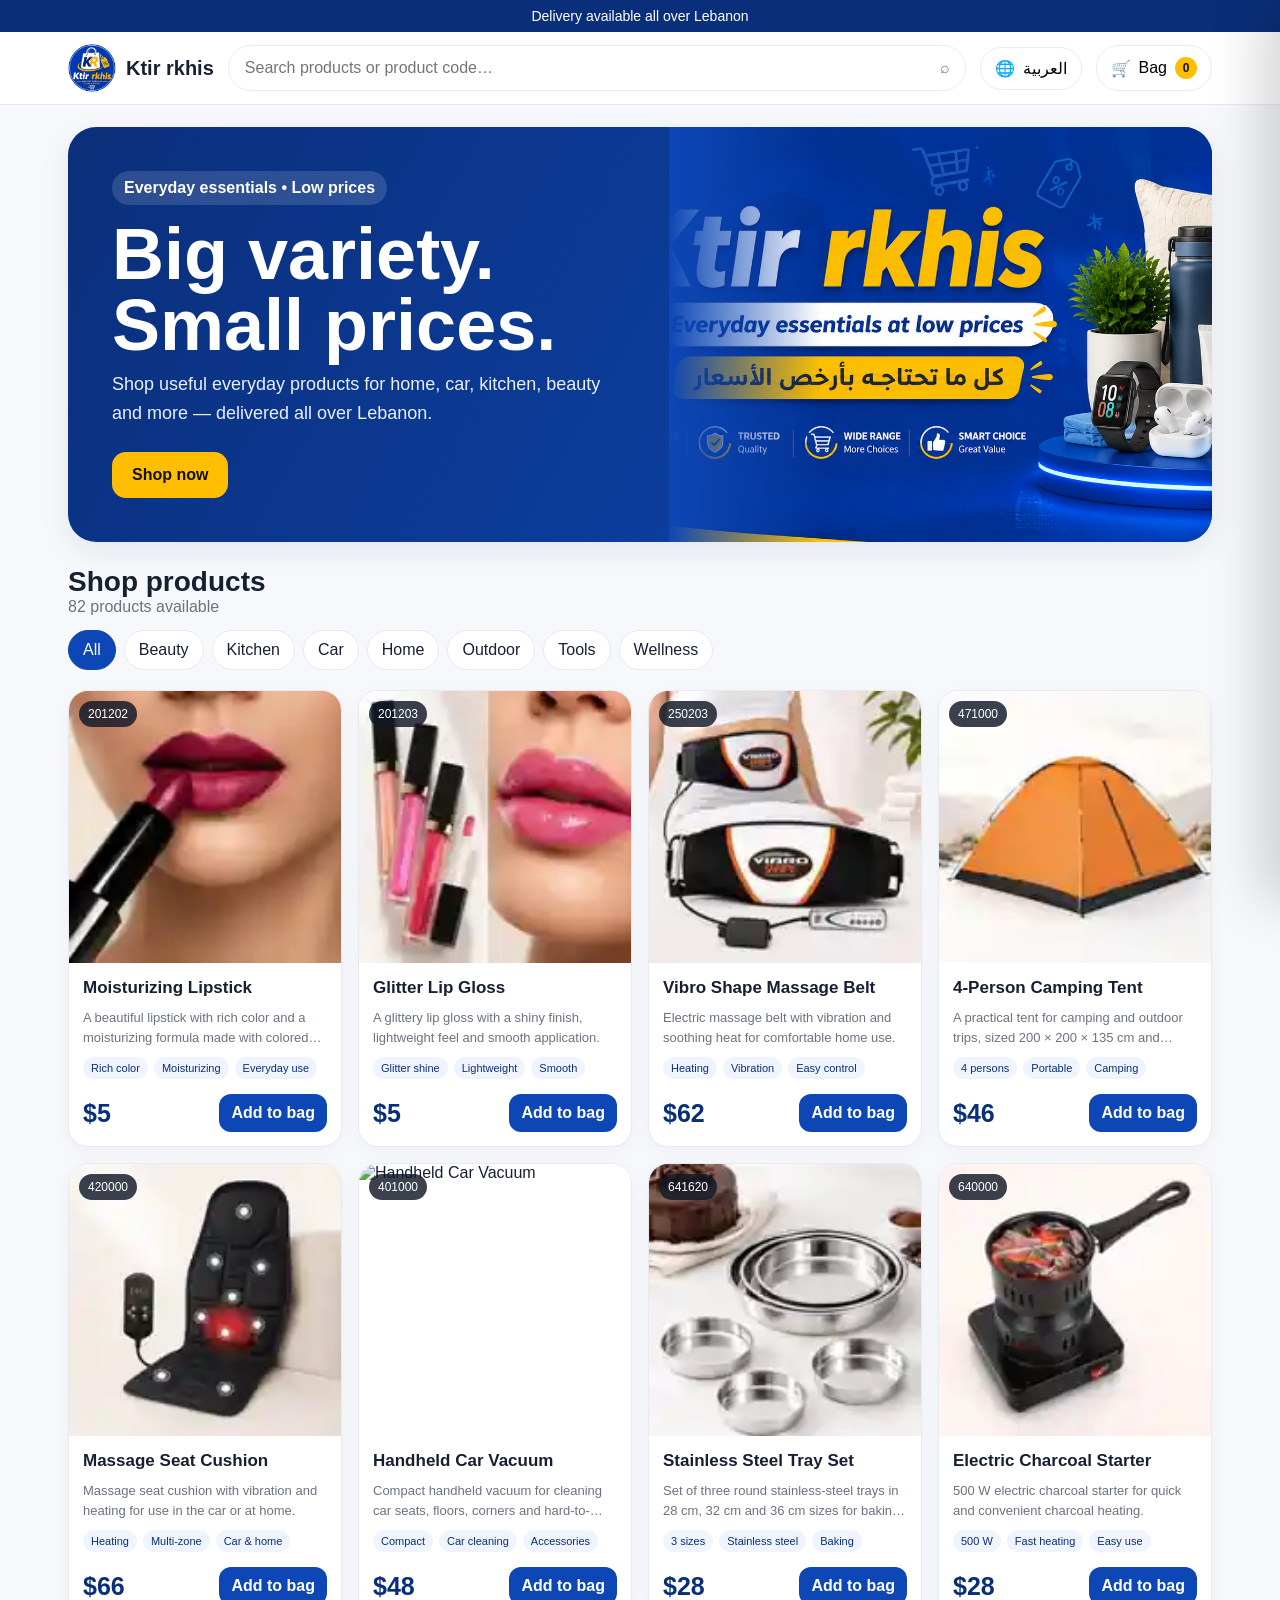
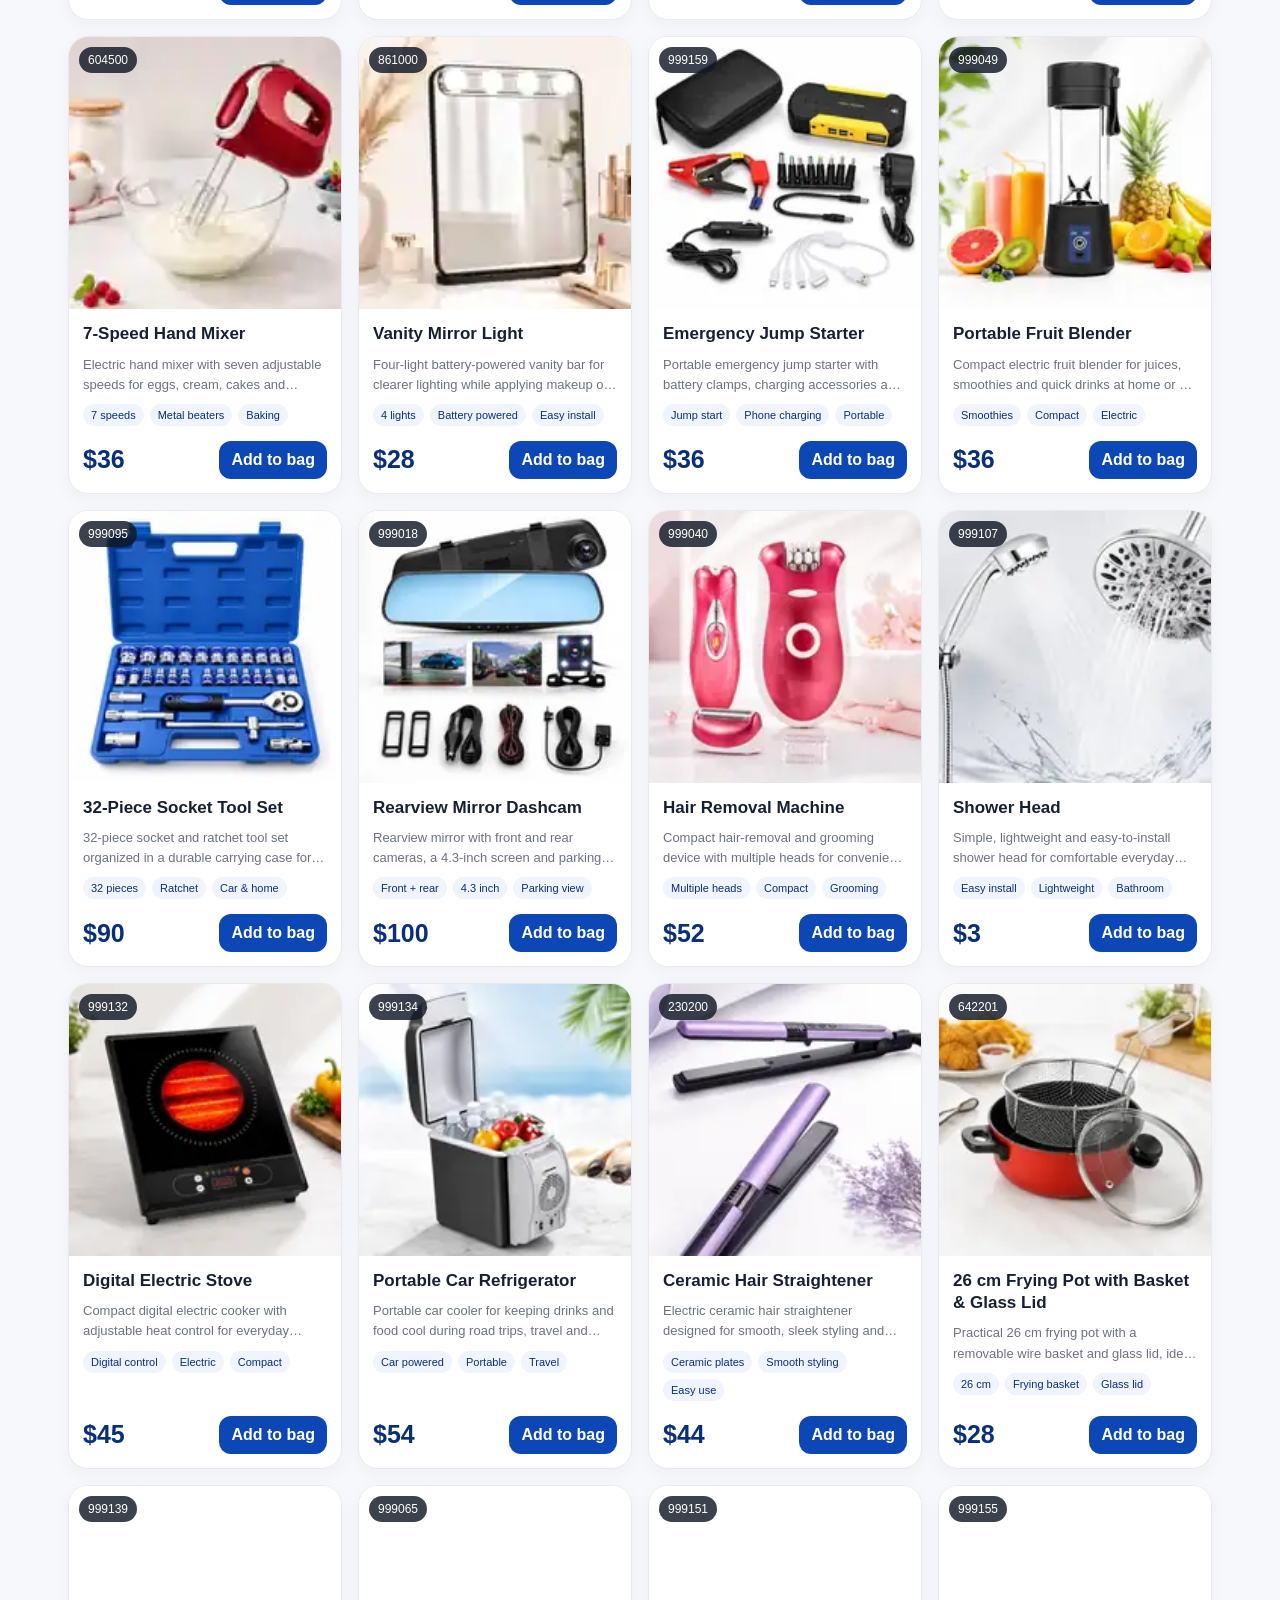
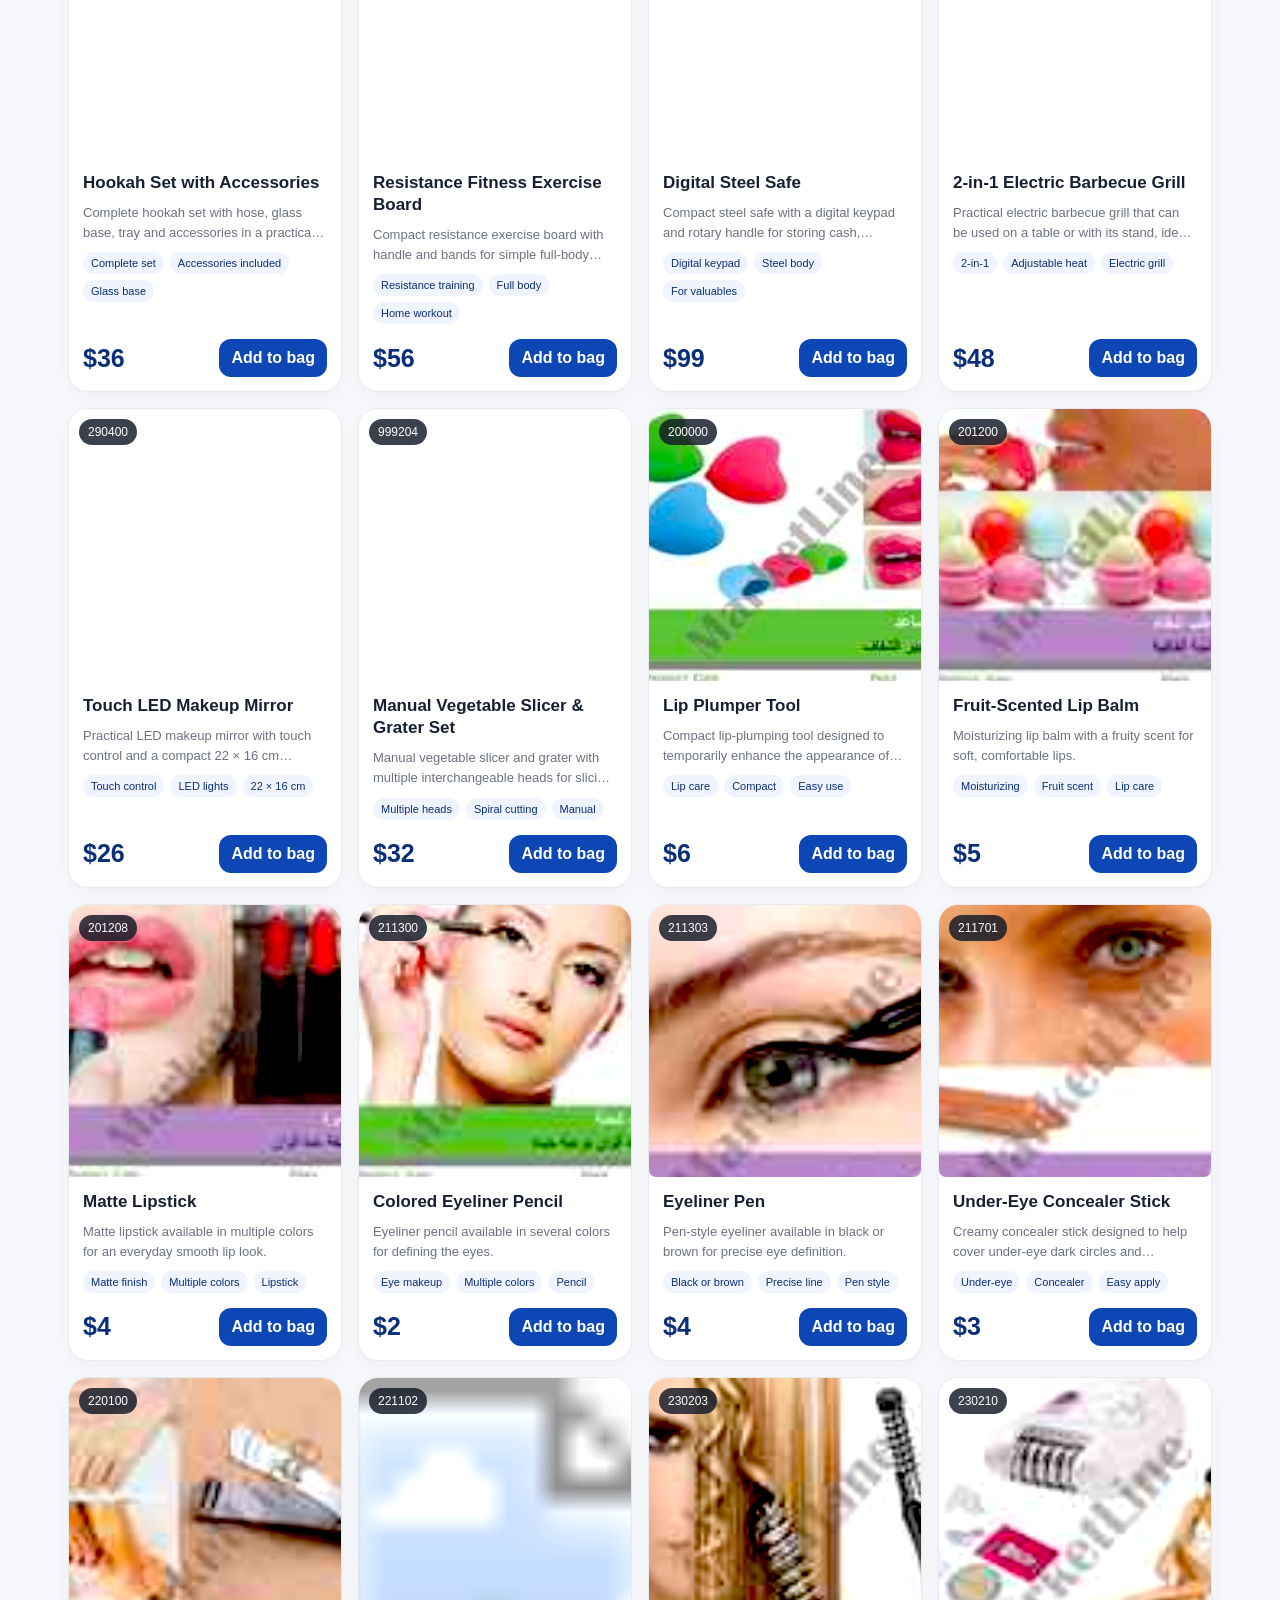
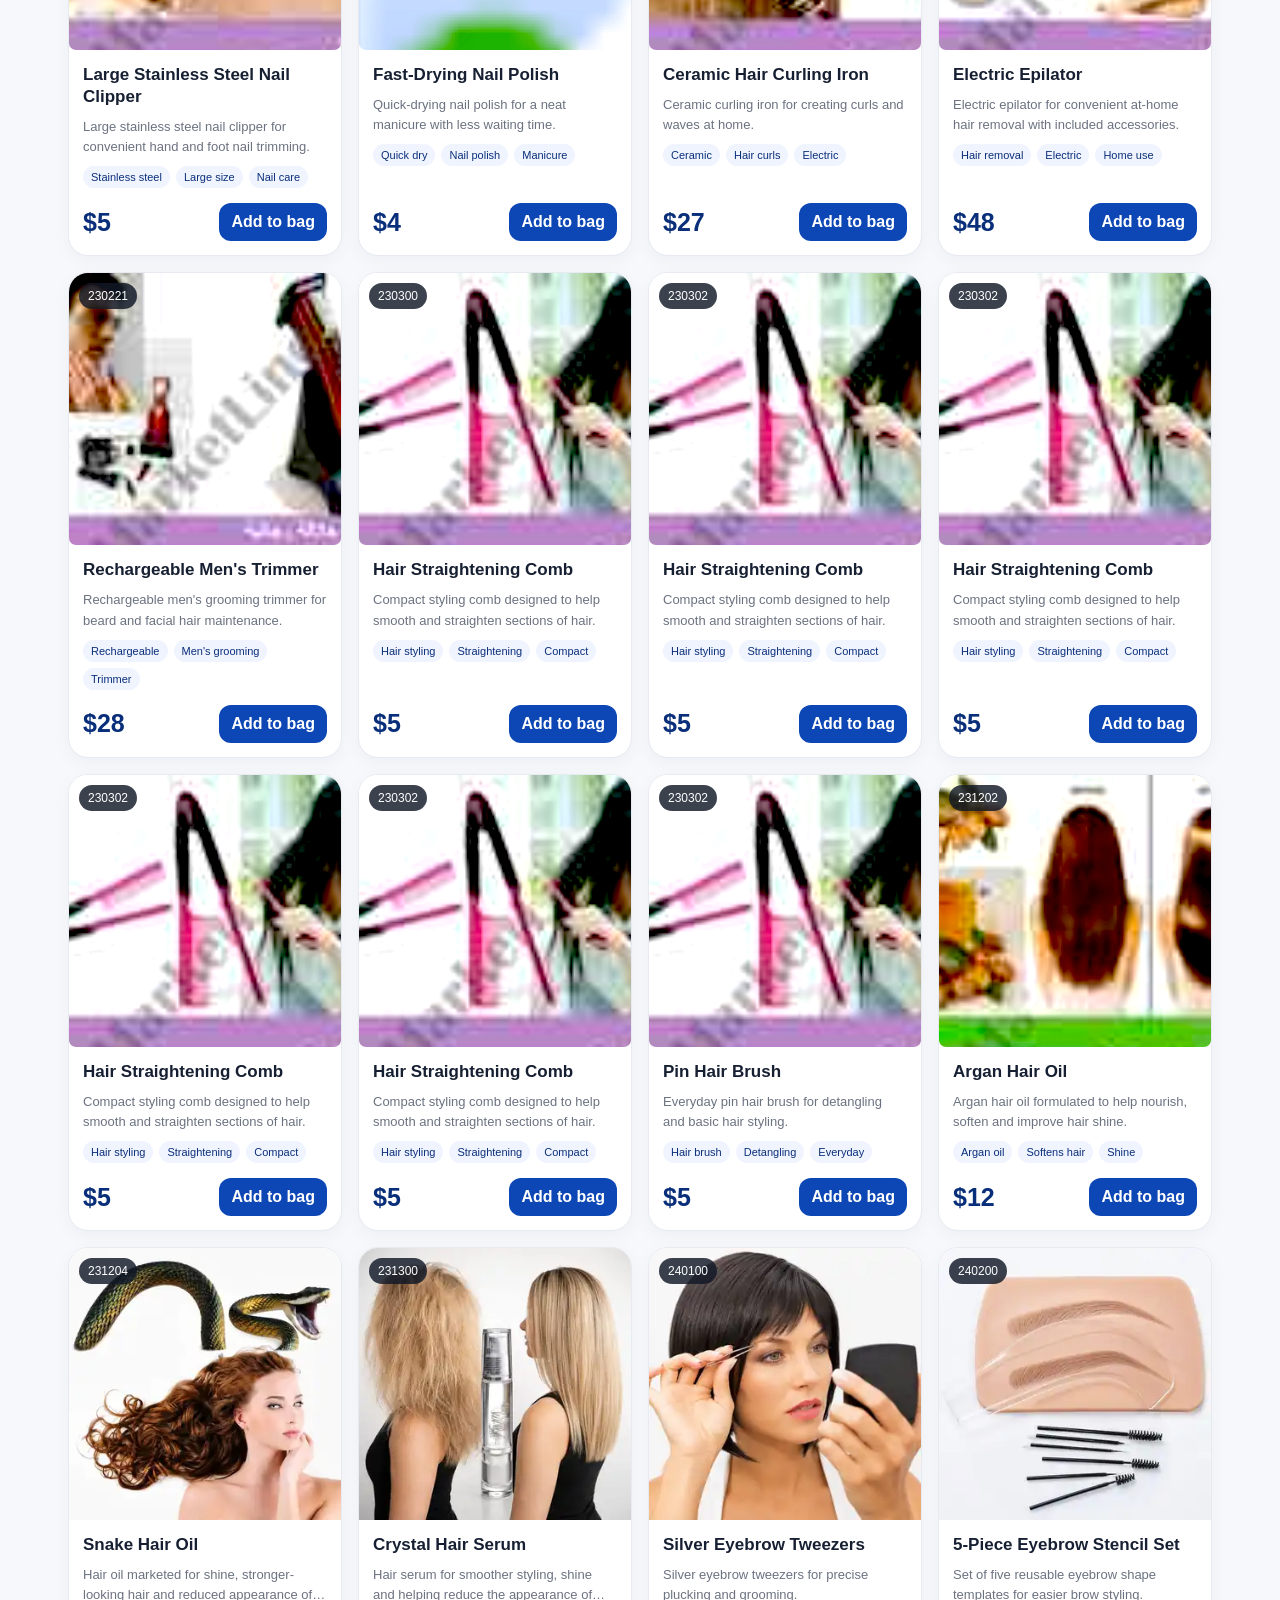
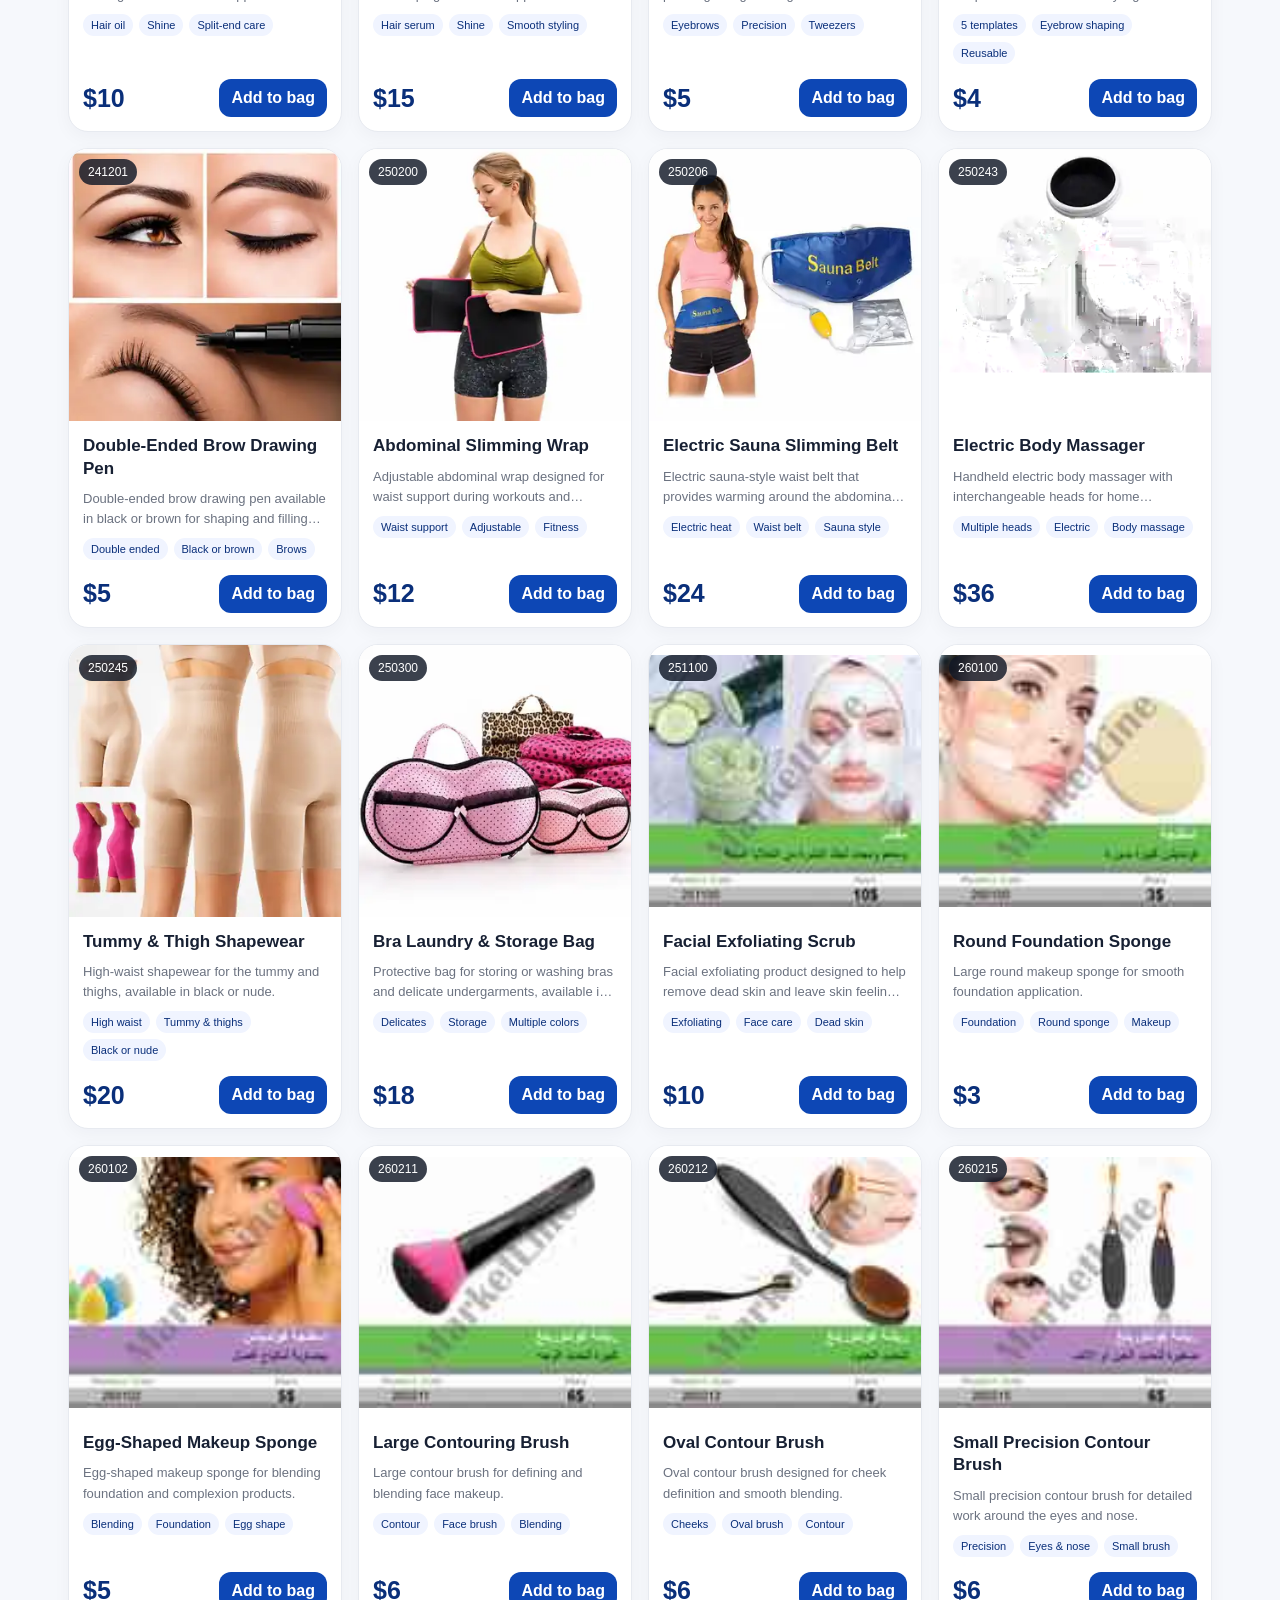
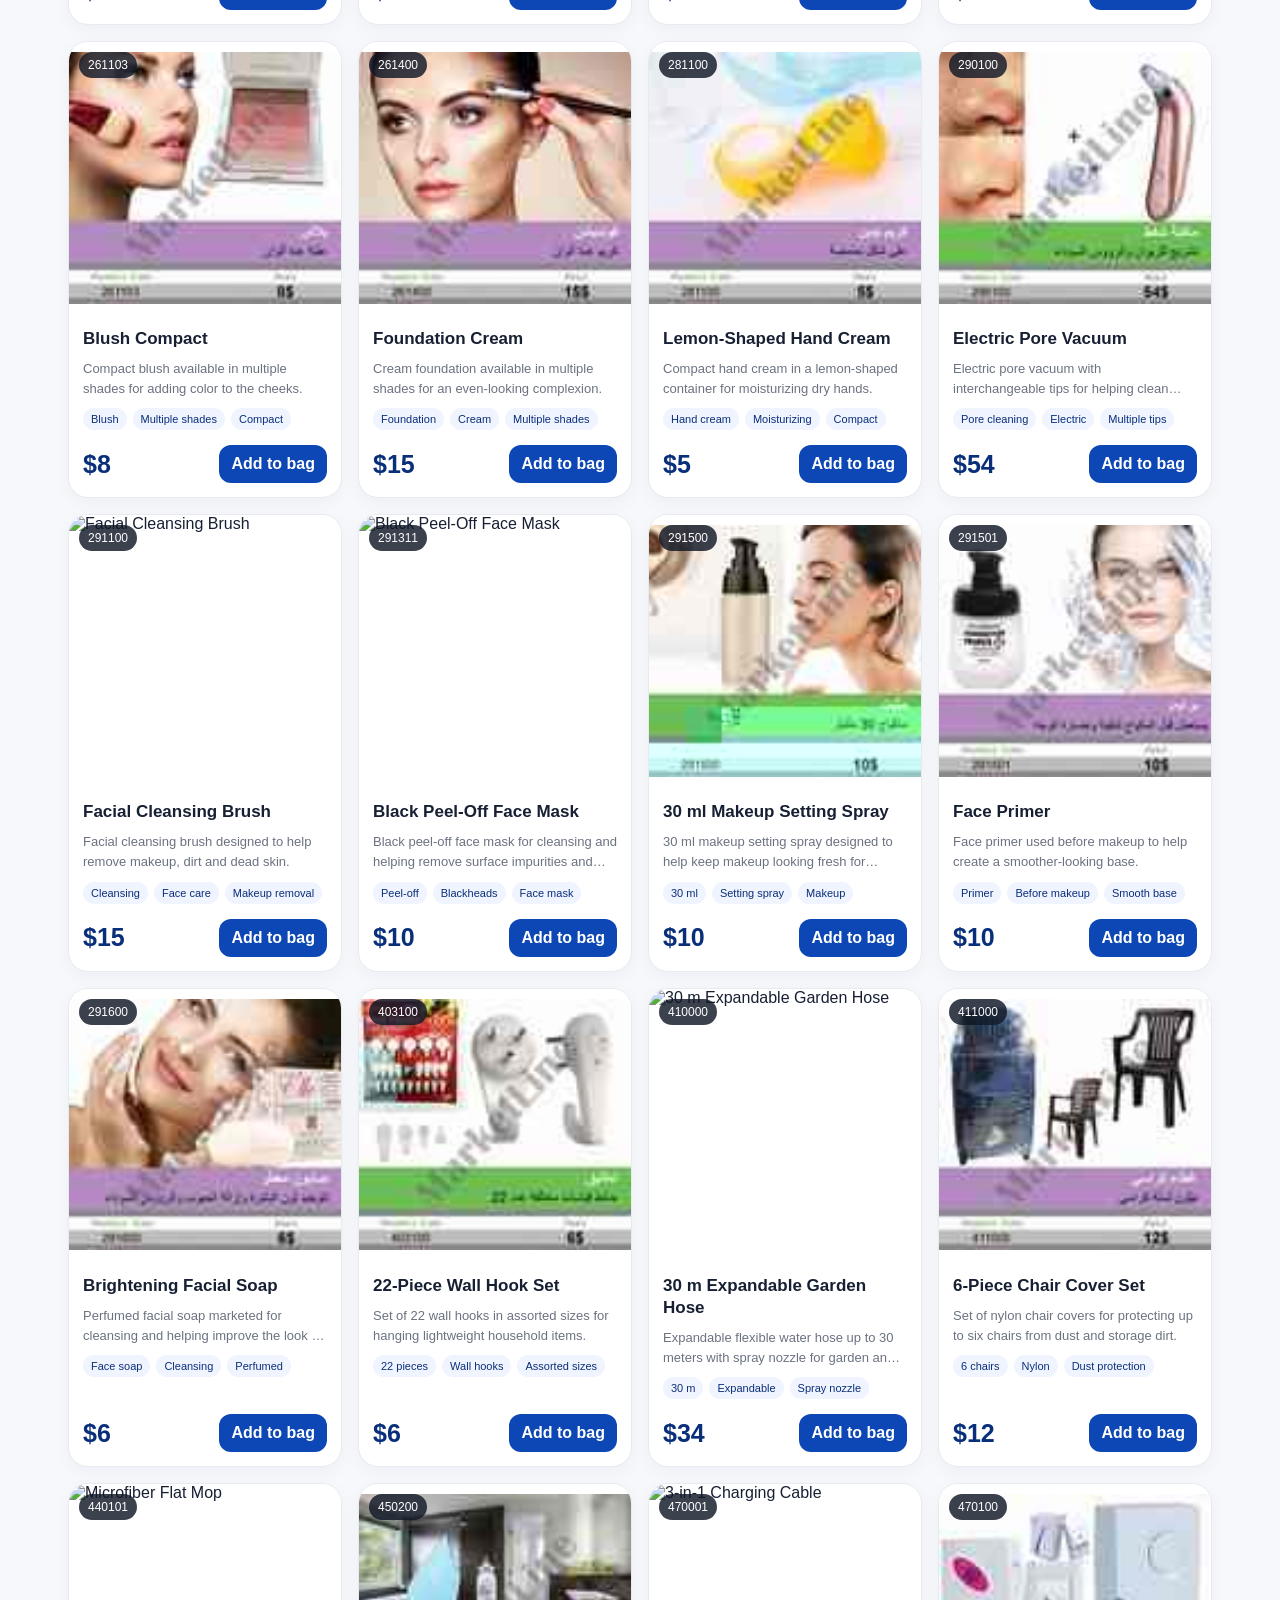
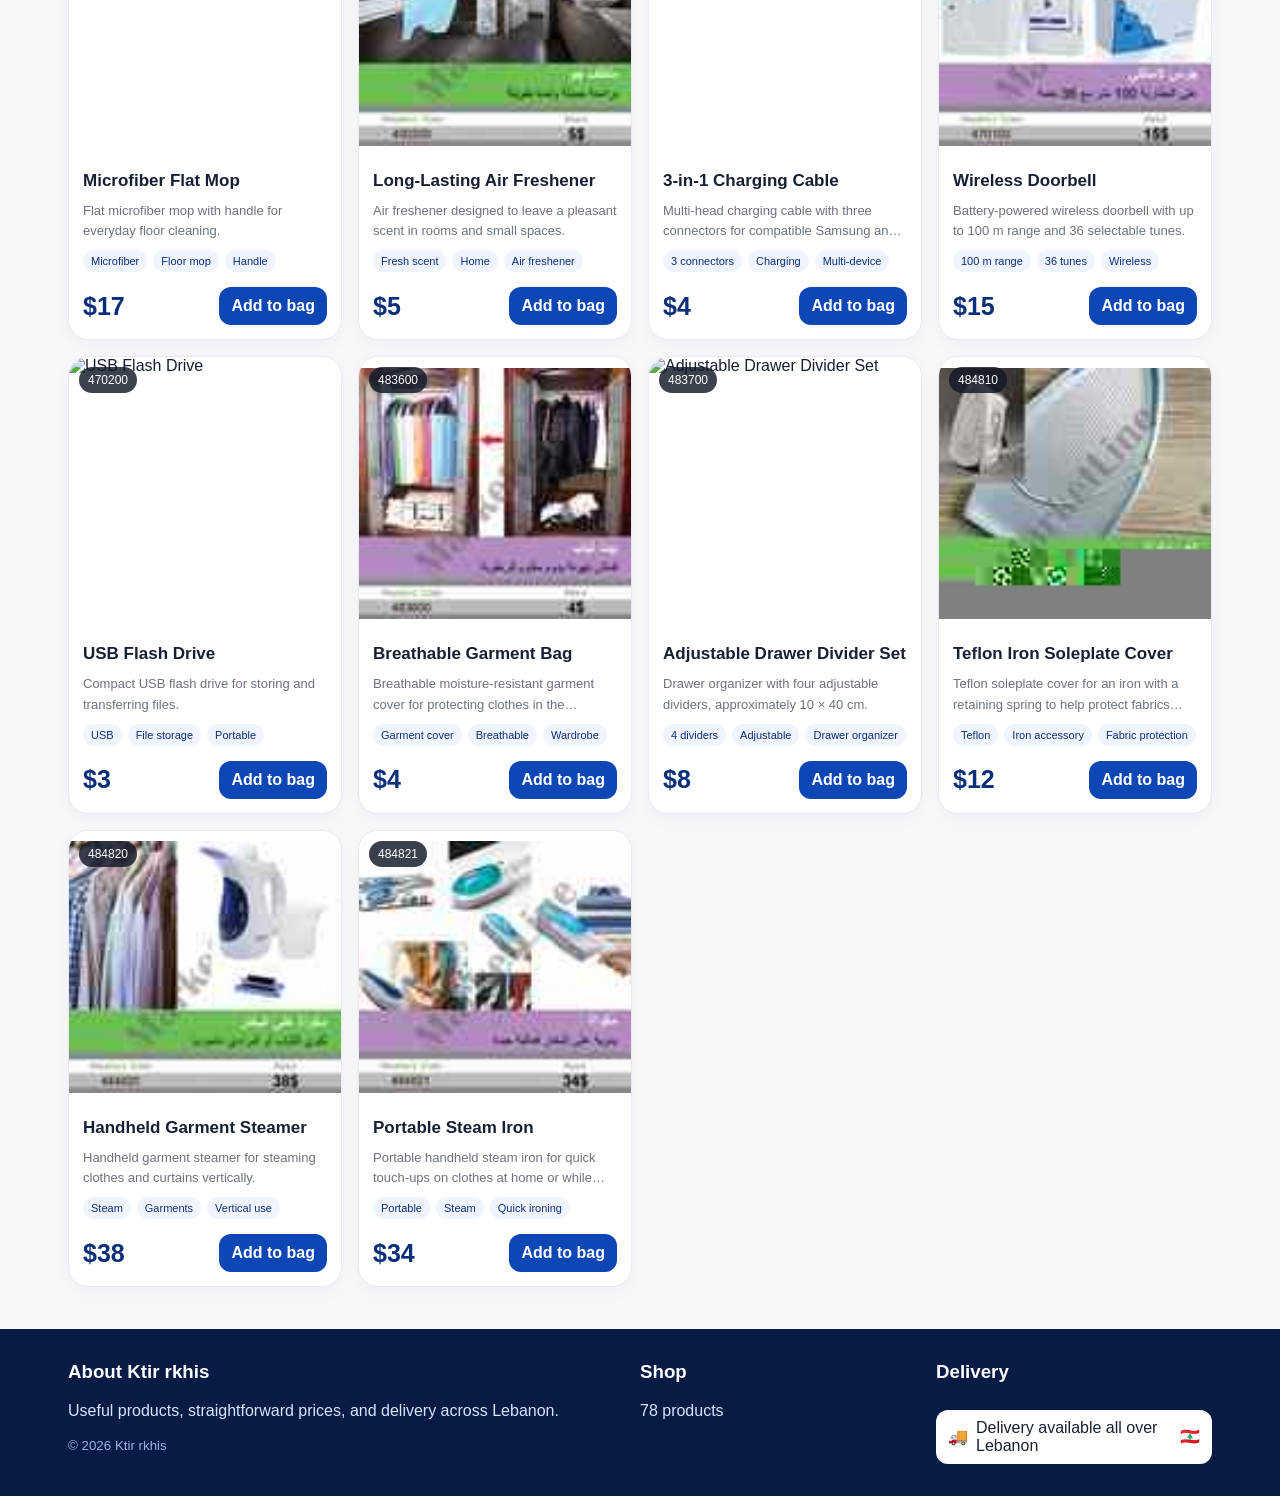
==== ktir-rkhis-store/index.html @ 2651cdf5 "Restore all enhanced product image packs" ====
<!doctype html>
<html lang="en" dir="ltr">
<head>
  <meta charset="utf-8">
  <meta name="viewport" content="width=device-width,initial-scale=1">
  <meta name="theme-color" content="#0d47b5">
  <meta name="description" content="Ktir rkhis — everyday essentials at low prices, delivered across Lebanon.">
  <meta property="og:title" content="Ktir rkhis">
  <meta property="og:description" content="Everyday essentials at low prices — delivery all over Lebanon.">
  <meta property="og:image" content="assets/cover.png">
  <title>Ktir rkhis | Online Store</title>
  <link rel="icon" href="assets/logo.png">
  <link rel="stylesheet" href="styles.css">
</head>
<body>
  <div class="topbar" id="deliveryTop">Delivery available all over Lebanon</div>
  <header class="header">
    <nav class="nav">
      <a class="brand" href="#"><img src="assets/logo.png" alt="Ktir rkhis logo"><strong>Ktir rkhis</strong></a>
      <div class="search-wrap"><input id="searchInput" type="search" placeholder="Search products or product code…"><span class="search-icon">⌕</span></div>
      <button class="lang-btn" id="langBtn"><span>🌐</span><span id="langBtnText">العربية</span></button>
      <button class="icon-btn" id="cartBtn"><span>🛒</span><span id="cartLabel">Bag</span><span class="cart-count" id="cartCount">0</span></button>
    </nav>
  </header>
  <main>
    <section class="hero"><div class="hero-card"><div class="hero-copy"><span class="pill" id="heroEyebrow">Everyday essentials • Low prices</span><h1 id="heroTitle">Big variety. Small prices.</h1><p id="heroText">Shop useful everyday products for home, car, kitchen, beauty and more — delivered all over Lebanon.</p><button class="cta" id="shopBtn">Shop now</button></div><div class="hero-art"><img src="assets/cover.png" alt="Ktir rkhis store banner"></div></div></section>
    <section class="section" id="shop"><div class="section-title"><div><h2 id="productsTitle">Shop products</h2><p id="productsSub"></p></div></div><div class="categories" id="categories"></div><div class="grid" id="productsGrid"></div></section>
  </main>
  <footer class="footer"><div class="footer-inner"><div><h3 id="footerAboutTitle">About Ktir rkhis</h3><p id="footerAbout">Useful products, straightforward prices, and delivery across Lebanon.</p><small>© <span id="year"></span> Ktir rkhis</small></div><div><h3 id="footerShopTitle">Shop</h3><p>78 products</p></div><div><h3 id="footerDeliveryTitle">Delivery</h3><div class="delivery-badge">🚚 <span id="footerDelivery">Delivery available all over Lebanon</span> 🇱🇧</div></div></div></footer>
  <div class="overlay" id="overlay"></div>
  <aside class="cart-drawer" id="cartDrawer"><div class="cart-head"><h2 id="cartTitle">Your bag</h2><button class="close-btn" id="closeCart">✕</button></div><div class="cart-items" id="cartItems"></div><div class="cart-foot"><div class="total-row"><span id="totalLabel">Total</span><span id="cartTotal">$0</span></div><button class="checkout-btn" id="checkoutBtn">Checkout</button></div></aside>
  <section class="modal" id="checkoutModal"><div class="modal-head"><h2 id="checkoutTitle">Checkout</h2><button class="close-btn" id="closeCheckout">✕</button></div><div class="modal-body"><div class="form-grid"><div class="field"><label id="nameLabel" for="name">Name</label><input id="name" autocomplete="name"></div><div class="field"><label id="phoneLabel" for="phone">Phone number</label><input id="phone" inputmode="tel" autocomplete="tel"></div></div><div class="field"><label id="areaLabel" for="area">Area / City</label><input id="area"></div><div class="field"><label id="addressLabel" for="address">Address / Delivery details</label><input id="address"></div><div class="field"><label id="notesLabel" for="notes">Notes (optional)</label><textarea id="notes"></textarea></div><div class="order-preview" id="orderPreview"></div><p class="notice warn" id="waWarning">Store WhatsApp number is not configured yet. The site will copy the order instead until the owner number is added in config.js.</p><div class="modal-actions"><button class="secondary" id="copyOrderBtn">Copy order</button><button class="primary" id="sendOrderBtn">Send order on WhatsApp</button></div></div></section>
  <div class="toast" id="toast"></div>
  <script src="config.js"></script>
  <script src="products.js"></script>
  <script src="new-products.js?v=20260819-1059"></script>
  <script src="catalog-batch1/200000.js"></script>
  <script src="catalog-batch1/201200-211303.js"></script>
  <script src="catalog-batch1/211701-230203.js"></script>
  <script src="catalog-batch1/230210-230302.js"></script>
  <script src="catalog-batch1/231202-240100.js"></script>
  <script src="catalog-batch1/240200-250206.js"></script>
  <script src="catalog-batch1/250243-251100.js"></script>
  <script src="catalog-batch1/260100-260212.js"></script>
  <script src="catalog-batch1/260215-281100.js"></script>
  <script src="catalog-batch1/290100-291500.js"></script>
  <script src="catalog-batch1/291501-410000.js"></script>
  <script src="catalog-batch1/411000-470001.js"></script>
  <script src="catalog-batch1/470100-483700.js"></script>
  <script src="catalog-batch1/484810-484821.js"></script>
  <script src="enhanced-images-1.js?v=20260824-restore"></script>
  <script src="enhanced-images-2.js?v=20260824-restore"></script>
  <script src="enhanced-images-3.js?v=20260824-restore"></script>
  <script src="enhanced-images-4.js?v=20260824-restore"></script>
  <script src="enhanced-images-5.js?v=20260824-restore"></script>
  <script src="enhanced-images-6.js?v=20260824-restore"></script>
  <script src="enhanced-images-7.js?v=20260824-restore"></script>
  <script src="enhanced-images-8.js?v=20260824-restore"></script>
  <script src="enhanced-images-9.js?v=20260824-restore"></script>
  <script src="apply-enhanced.js?v=20260824-restore"></script>
  <script src="exact-enhanced-3.js?v=20260824-restore"></script>
  <script src="fix-images-batch4.js?v=20260824-restore"></script>
  <script src="generated-images-batch5.js?v=20260824-restore"></script>
  <script src="app.js?v=20260824-restore"></script>
  <script src="force-images-batch5.js?v=20260824-restore"></script>
</body>
</html>
---- ktir-rkhis-store/styles.css ----
:root{
  --blue:#0d47b5;
  --blue-2:#0a2f7a;
  --yellow:#ffbf00;
  --ink:#172033;
  --muted:#6b7280;
  --bg:#f6f8fc;
  --card:#ffffff;
  --line:#e7eaf0;
  --danger:#b42318;
  --success:#0f7a49;
  --shadow:0 10px 30px rgba(15, 23, 42, .08);
}
*{box-sizing:border-box}
html{scroll-behavior:smooth}
body{
  margin:0;background:var(--bg);color:var(--ink);
  font-family:Inter,Arial,"Noto Sans Arabic","Segoe UI",sans-serif;
}
body.rtl{direction:rtl}
button,input,textarea{font:inherit}
button{cursor:pointer}
a{text-decoration:none;color:inherit}
.topbar{
  background:var(--blue-2);color:#fff;padding:8px 20px;text-align:center;font-size:14px
}
.header{
  position:sticky;top:0;z-index:20;background:rgba(255,255,255,.95);
  backdrop-filter:blur(14px);border-bottom:1px solid var(--line)
}
.nav{
  max-width:1180px;margin:auto;padding:12px 18px;display:flex;align-items:center;gap:14px
}
.brand{display:flex;align-items:center;gap:10px;min-width:max-content}
.brand img{width:48px;height:48px;object-fit:cover;border-radius:50%}
.brand strong{font-size:20px}
.search-wrap{flex:1;position:relative}
.search-wrap input{
  width:100%;border:1px solid var(--line);border-radius:999px;padding:13px 45px 13px 16px;background:#fff;outline:none
}
.rtl .search-wrap input{padding:13px 16px 13px 45px}
.search-icon{position:absolute;right:16px;top:50%;transform:translateY(-50%);color:var(--muted)}
.rtl .search-icon{right:auto;left:16px}
.icon-btn,.lang-btn{
  border:1px solid var(--line);background:#fff;border-radius:999px;padding:11px 14px;display:flex;align-items:center;gap:8px
}
.cart-count{
  background:var(--yellow);color:#111;border-radius:999px;min-width:22px;height:22px;padding:0 6px;display:inline-flex;align-items:center;justify-content:center;font-weight:800;font-size:12px
}
.hero{
  max-width:1180px;margin:22px auto 10px;padding:0 18px
}
.hero-card{
  min-height:330px;border-radius:28px;overflow:hidden;position:relative;box-shadow:var(--shadow);
  background:linear-gradient(120deg,var(--blue-2),var(--blue));
  display:grid;grid-template-columns:1.05fr .95fr
}
.hero-copy{padding:44px;color:white;display:flex;flex-direction:column;justify-content:center}
.hero-copy .pill{width:max-content;background:rgba(255,255,255,.14);padding:8px 12px;border-radius:999px;font-weight:700}
.hero-copy h1{font-size:clamp(36px,6vw,72px);line-height:.98;margin:14px 0 10px}
.hero-copy p{font-size:18px;line-height:1.6;max-width:560px;color:#e8efff;margin:0}
.hero-copy .cta{
  margin-top:24px;width:max-content;border:0;background:var(--yellow);color:#111;padding:14px 20px;border-radius:14px;font-weight:900
}
.hero-art{position:relative;min-height:300px}
.hero-art img{width:100%;height:100%;object-fit:cover;display:block}
.hero-art:after{content:"";position:absolute;inset:0;background:linear-gradient(90deg,var(--blue) 0%,transparent 28%)}
.rtl .hero-art:after{background:linear-gradient(-90deg,var(--blue) 0%,transparent 28%)}
.section{
  max-width:1180px;margin:24px auto;padding:0 18px
}
.section-title{display:flex;align-items:end;justify-content:space-between;gap:16px;margin-bottom:14px}
.section-title h2{margin:0;font-size:28px}
.section-title p{margin:0;color:var(--muted)}
.categories{display:flex;gap:8px;flex-wrap:wrap;margin:14px 0 20px}
.chip{
  border:1px solid var(--line);background:#fff;padding:10px 14px;border-radius:999px;color:var(--ink)
}
.chip.active{background:var(--blue);border-color:var(--blue);color:white}
.grid{
  display:grid;grid-template-columns:repeat(4,1fr);gap:16px
}
.product-card{
  background:var(--card);border:1px solid var(--line);border-radius:20px;overflow:hidden;box-shadow:0 5px 18px rgba(15,23,42,.04);
  display:flex;flex-direction:column;transition:.2s transform,.2s box-shadow
}
.product-card:hover{transform:translateY(-3px);box-shadow:var(--shadow)}
.image-wrap{aspect-ratio:1/1;background:#fff;overflow:hidden;position:relative}
.image-wrap img{width:100%;height:100%;object-fit:contain;display:block}
.code-badge{
  position:absolute;left:10px;top:10px;background:rgba(17,24,39,.82);color:#fff;border-radius:999px;padding:6px 9px;font-size:12px
}
.rtl .code-badge{left:auto;right:10px}
.product-body{padding:14px;display:flex;flex-direction:column;gap:9px;flex:1}
.product-body h3{margin:0;font-size:17px;line-height:1.3}
.product-body p{margin:0;color:var(--muted);font-size:13px;line-height:1.55;display:-webkit-box;-webkit-line-clamp:2;-webkit-box-orient:vertical;overflow:hidden}
.tags{display:flex;gap:6px;flex-wrap:wrap}
.tag{background:#f0f4ff;color:var(--blue-2);padding:5px 8px;border-radius:999px;font-size:11px}
.price-row{margin-top:auto;display:flex;align-items:center;justify-content:space-between;gap:10px;padding-top:6px}
.price{font-size:25px;font-weight:900;color:var(--blue-2)}
.add-btn{border:0;background:var(--blue);color:#fff;border-radius:12px;padding:10px 12px;font-weight:800}
.empty{grid-column:1/-1;text-align:center;padding:50px 20px;color:var(--muted)}
.footer{margin-top:42px;background:#071b45;color:#d9e4ff}
.footer-inner{max-width:1180px;margin:auto;padding:32px 18px;display:grid;grid-template-columns:2fr 1fr 1fr;gap:20px}
.footer h3{color:#fff;margin-top:0}
.footer small{color:#9fb2df}
.delivery-badge{display:inline-flex;align-items:center;gap:8px;background:#fff;color:var(--ink);padding:9px 12px;border-radius:12px;margin-top:8px}
.overlay{position:fixed;inset:0;background:rgba(15,23,42,.44);z-index:49;opacity:0;pointer-events:none;transition:.2s}
.overlay.show{opacity:1;pointer-events:auto}
.cart-drawer{
  position:fixed;right:0;top:0;height:100%;width:min(430px,94vw);background:#fff;z-index:50;transform:translateX(100%);transition:.25s;display:flex;flex-direction:column;box-shadow:-20px 0 50px rgba(0,0,0,.16)
}
.rtl .cart-drawer{right:auto;left:0;transform:translateX(-100%);box-shadow:20px 0 50px rgba(0,0,0,.16)}
.cart-drawer.show{transform:translateX(0)}
.cart-head{padding:18px;border-bottom:1px solid var(--line);display:flex;justify-content:space-between;align-items:center}
.cart-head h2{margin:0}
.close-btn{border:0;background:#eef1f6;border-radius:10px;width:38px;height:38px}
.cart-items{padding:14px;overflow:auto;flex:1}
.cart-item{display:grid;grid-template-columns:72px 1fr auto;gap:10px;padding:10px 0;border-bottom:1px solid var(--line)}
.cart-item img{width:72px;height:72px;border-radius:12px;object-fit:contain;background:#fff;border:1px solid var(--line)}
.cart-item h4{margin:0 0 5px;font-size:14px}
.cart-item small{color:var(--muted)}
.qty{display:flex;align-items:center;gap:8px;margin-top:9px}
.qty button{border:1px solid var(--line);background:#fff;width:29px;height:29px;border-radius:9px}
.remove{border:0;background:transparent;color:var(--danger);font-size:12px;padding:0}
.cart-foot{border-top:1px solid var(--line);padding:16px;background:#fff}
.total-row{display:flex;justify-content:space-between;font-size:20px;font-weight:900;margin-bottom:12px}
.checkout-btn{width:100%;border:0;background:#19a959;color:#fff;border-radius:14px;padding:14px;font-weight:900;font-size:16px}
.cart-empty{text-align:center;padding:50px 20px;color:var(--muted)}
.modal{
  position:fixed;left:50%;top:50%;transform:translate(-50%,-48%) scale(.98);z-index:60;width:min(560px,94vw);
  background:#fff;border-radius:22px;box-shadow:0 30px 80px rgba(0,0,0,.28);opacity:0;pointer-events:none;transition:.2s
}
.modal.show{opacity:1;pointer-events:auto;transform:translate(-50%,-50%) scale(1)}
.modal-head{padding:18px 20px;border-bottom:1px solid var(--line);display:flex;justify-content:space-between;align-items:center}
.modal-head h2{margin:0}
.modal-body{padding:20px}
.field{margin-bottom:13px}
.field label{display:block;font-size:13px;font-weight:800;margin-bottom:6px}
.field input,.field textarea{
  width:100%;border:1px solid var(--line);border-radius:12px;padding:12px;outline:none;background:#fff
}
.field textarea{resize:vertical;min-height:85px}
.form-grid{display:grid;grid-template-columns:1fr 1fr;gap:12px}
.order-preview{background:#f8fafc;border:1px solid var(--line);border-radius:14px;padding:12px;max-height:160px;overflow:auto;font-size:13px;white-space:pre-wrap}
.notice{font-size:12px;color:var(--muted);margin:10px 0}
.warn{background:#fff4e5;color:#8a4b00;border:1px solid #ffd99b;padding:10px;border-radius:10px}
.modal-actions{display:flex;gap:9px;margin-top:14px}
.primary{flex:1;border:0;background:#19a959;color:#fff;border-radius:12px;padding:13px;font-weight:900}
.secondary{border:1px solid var(--line);background:#fff;border-radius:12px;padding:13px;font-weight:800}
.toast{
  position:fixed;bottom:24px;left:50%;transform:translate(-50%,30px);background:#111827;color:#fff;padding:11px 16px;border-radius:999px;z-index:80;opacity:0;pointer-events:none;transition:.2s
}
.toast.show{opacity:1;transform:translate(-50%,0)}
@media(max-width:980px){
  .grid{grid-template-columns:repeat(3,1fr)}
  .hero-card{grid-template-columns:1fr}
  .hero-art{min-height:220px}
  .hero-art:after{background:linear-gradient(180deg,var(--blue) 0%,transparent 30%)}
  .rtl .hero-art:after{background:linear-gradient(180deg,var(--blue) 0%,transparent 30%)}
}
@media(max-width:720px){
  .nav{flex-wrap:wrap}
  .brand{flex:1}
  .search-wrap{order:3;flex-basis:100%}
  .grid{grid-template-columns:repeat(2,1fr);gap:11px}
  .hero-copy{padding:30px 24px}
  .hero-card{border-radius:20px}
  .section-title{align-items:flex-start;flex-direction:column}
  .footer-inner{grid-template-columns:1fr}
  .form-grid{grid-template-columns:1fr}
}
@media(max-width:430px){
  .grid{grid-template-columns:1fr 1fr}
  .product-body{padding:11px}
  .product-body h3{font-size:15px}
  .product-body p{display:none}
  .tags{display:none}
  .price{font-size:21px}
  .add-btn{padding:9px 10px;font-size:12px}
  .hero-copy h1{font-size:42px}
}
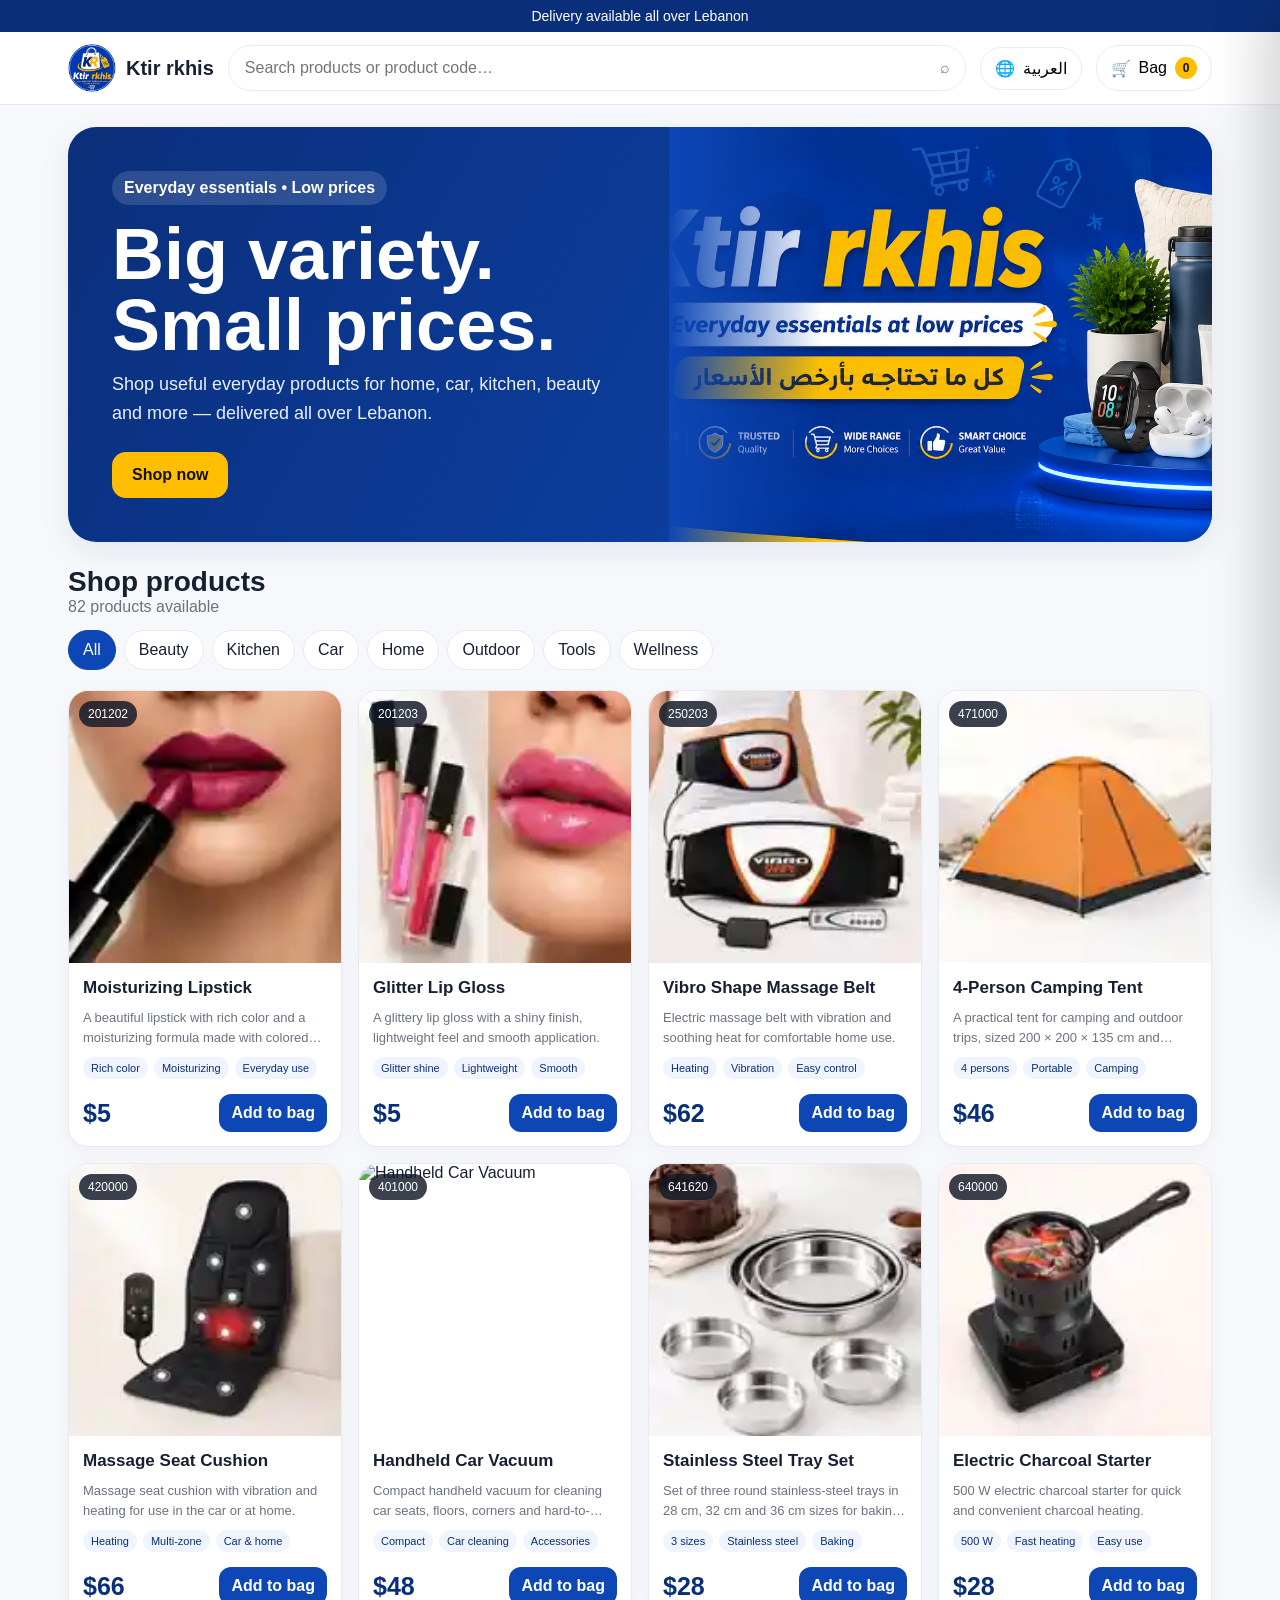
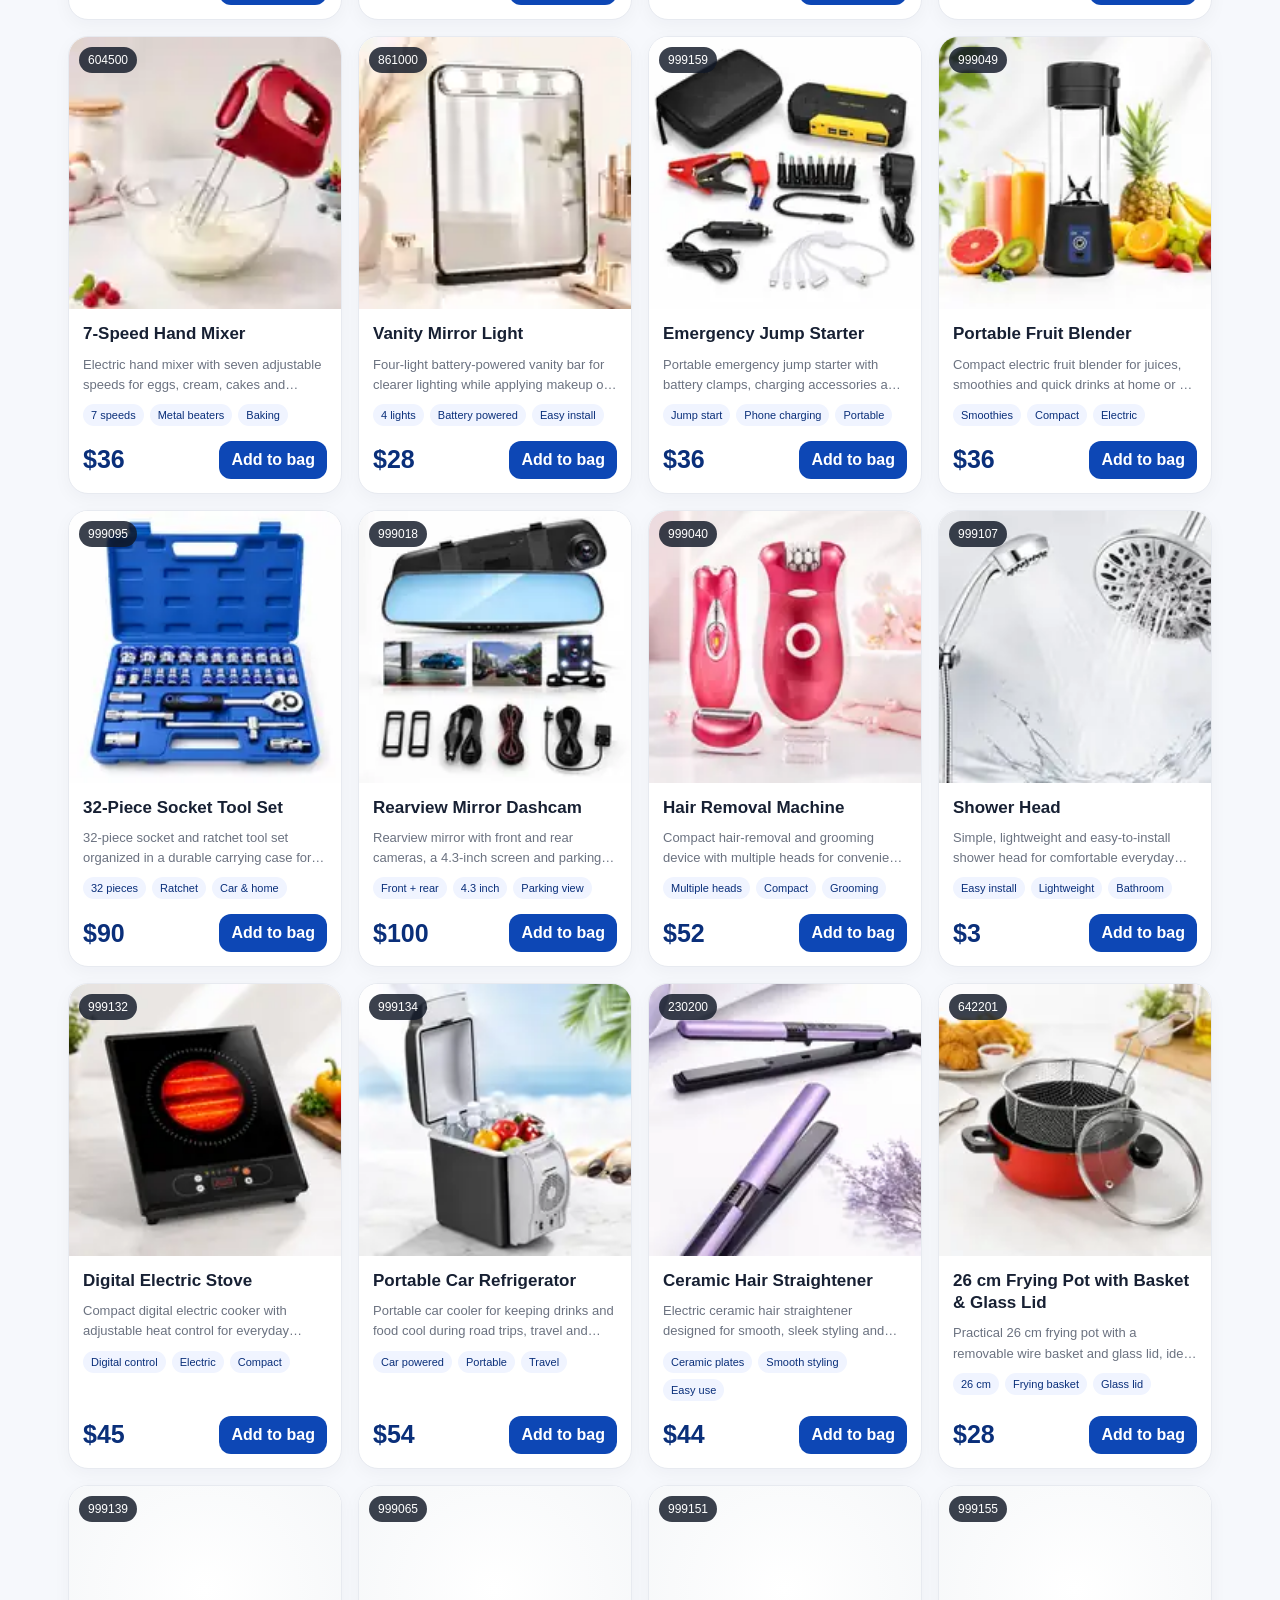
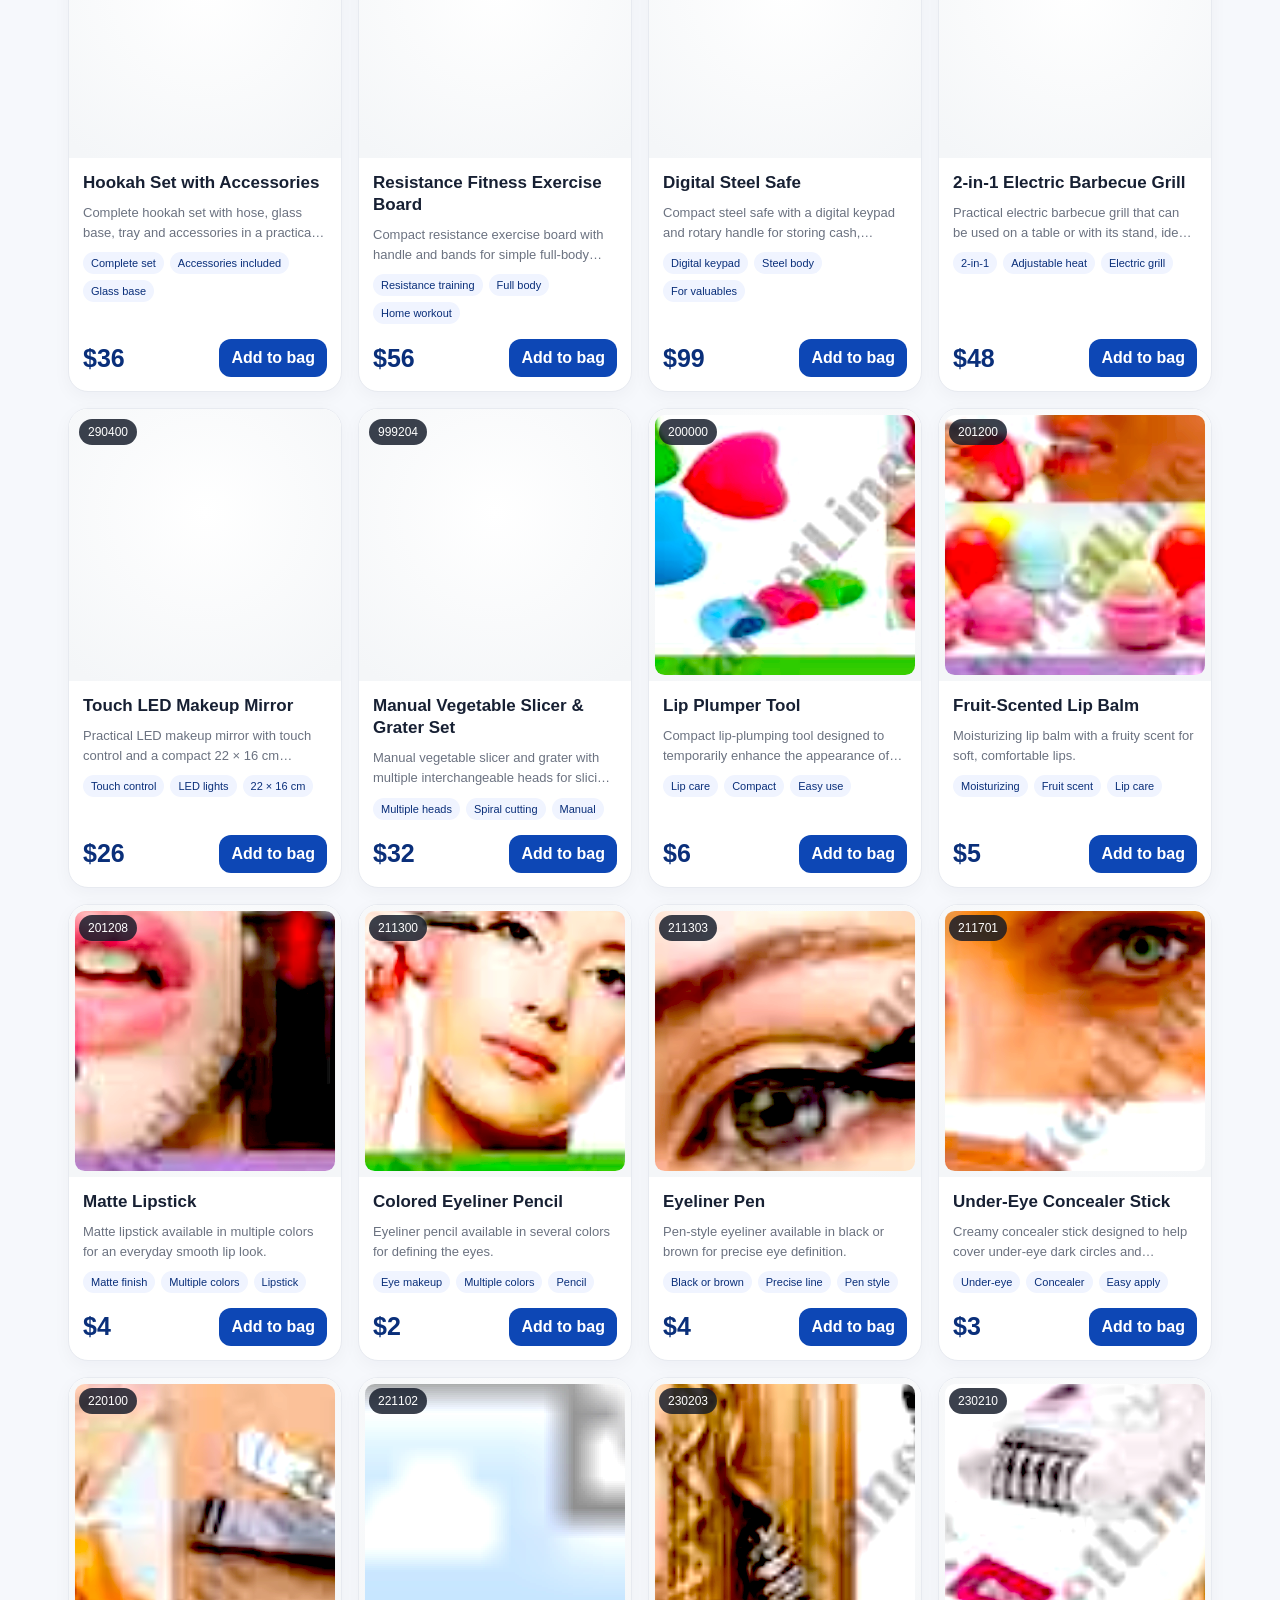
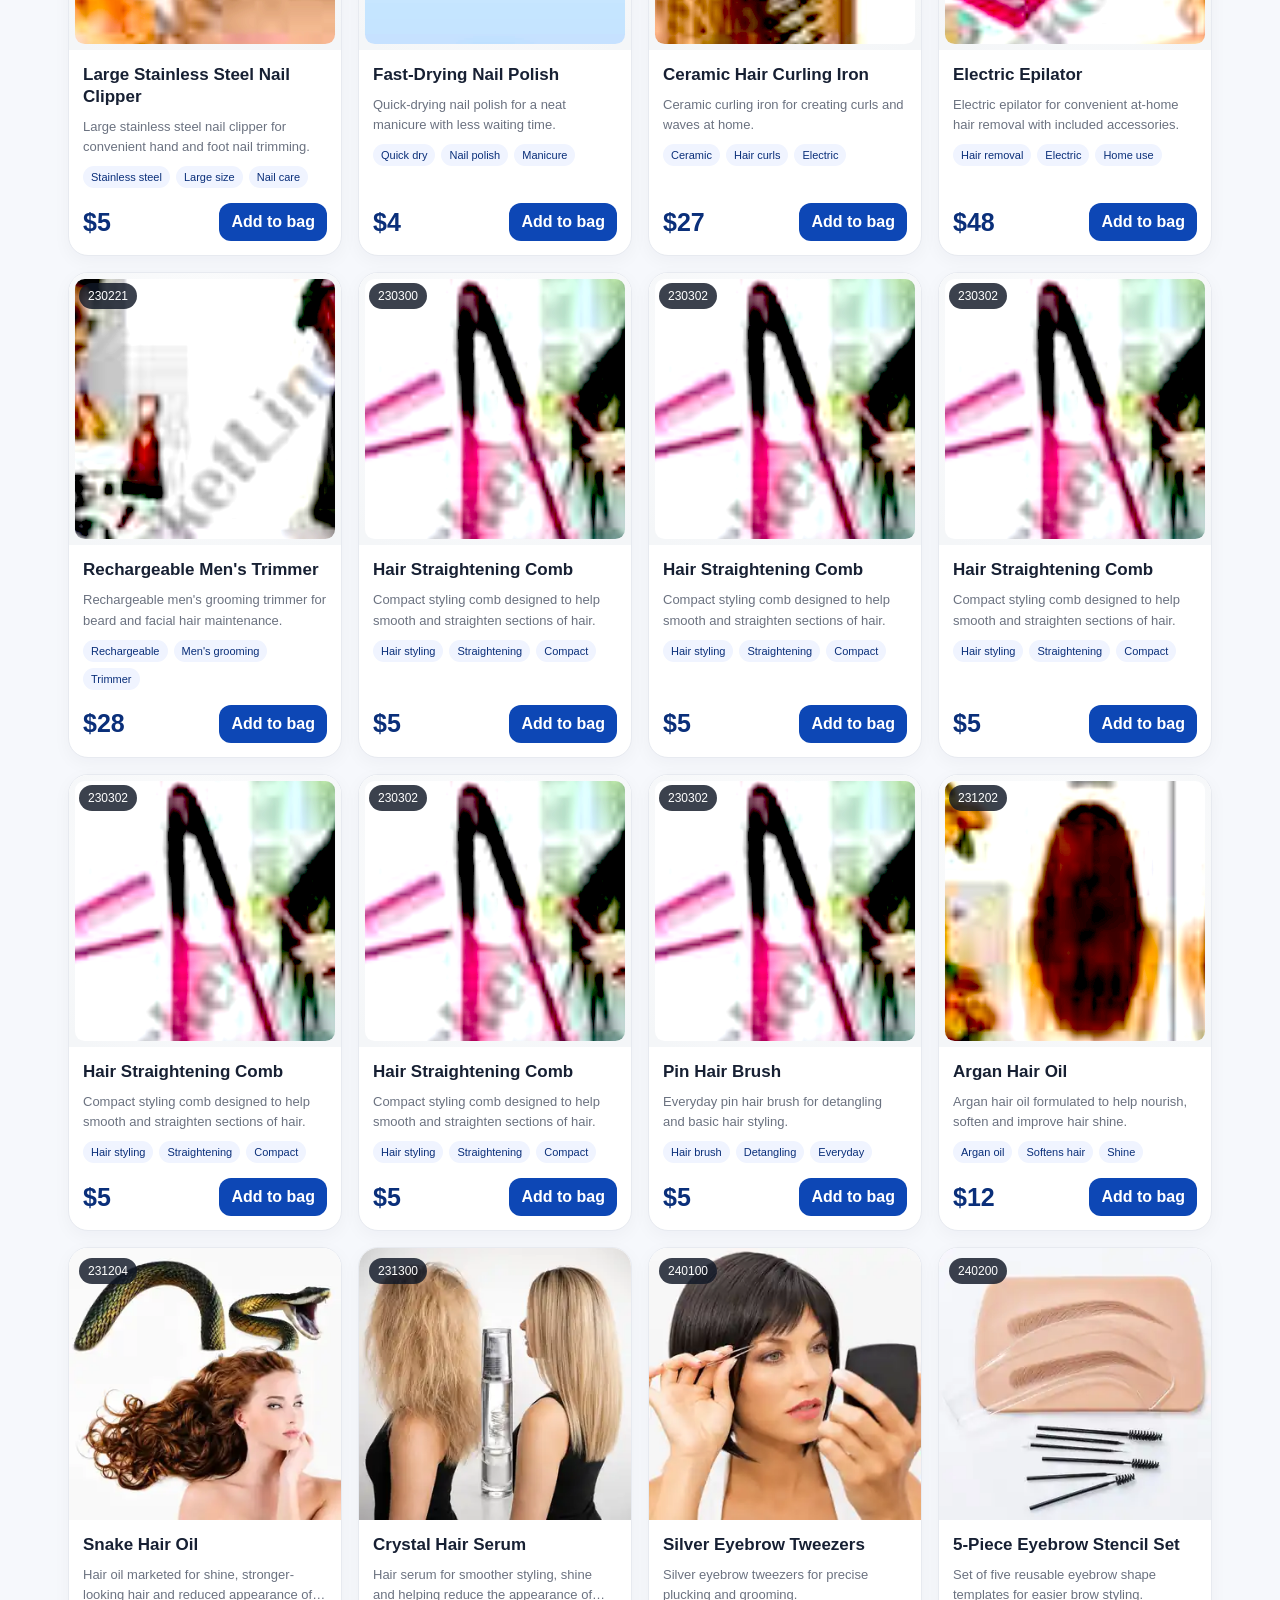
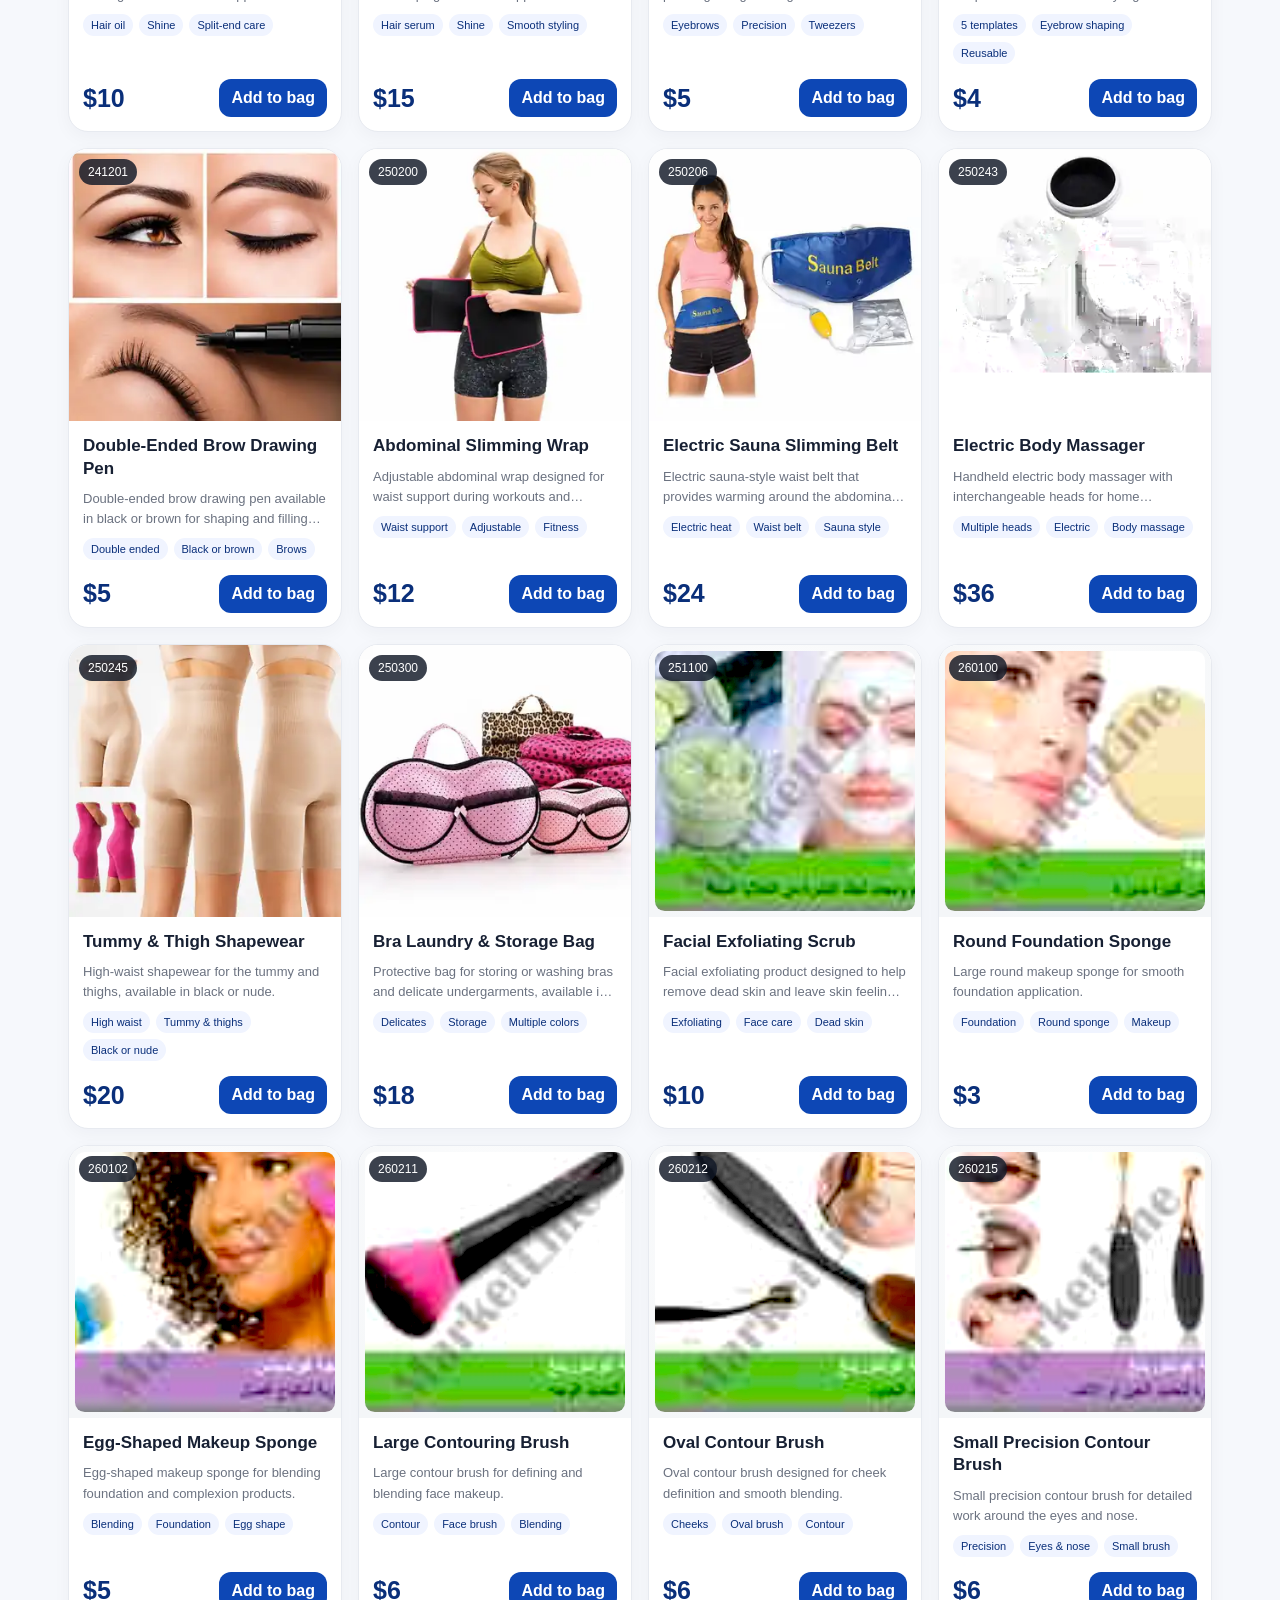
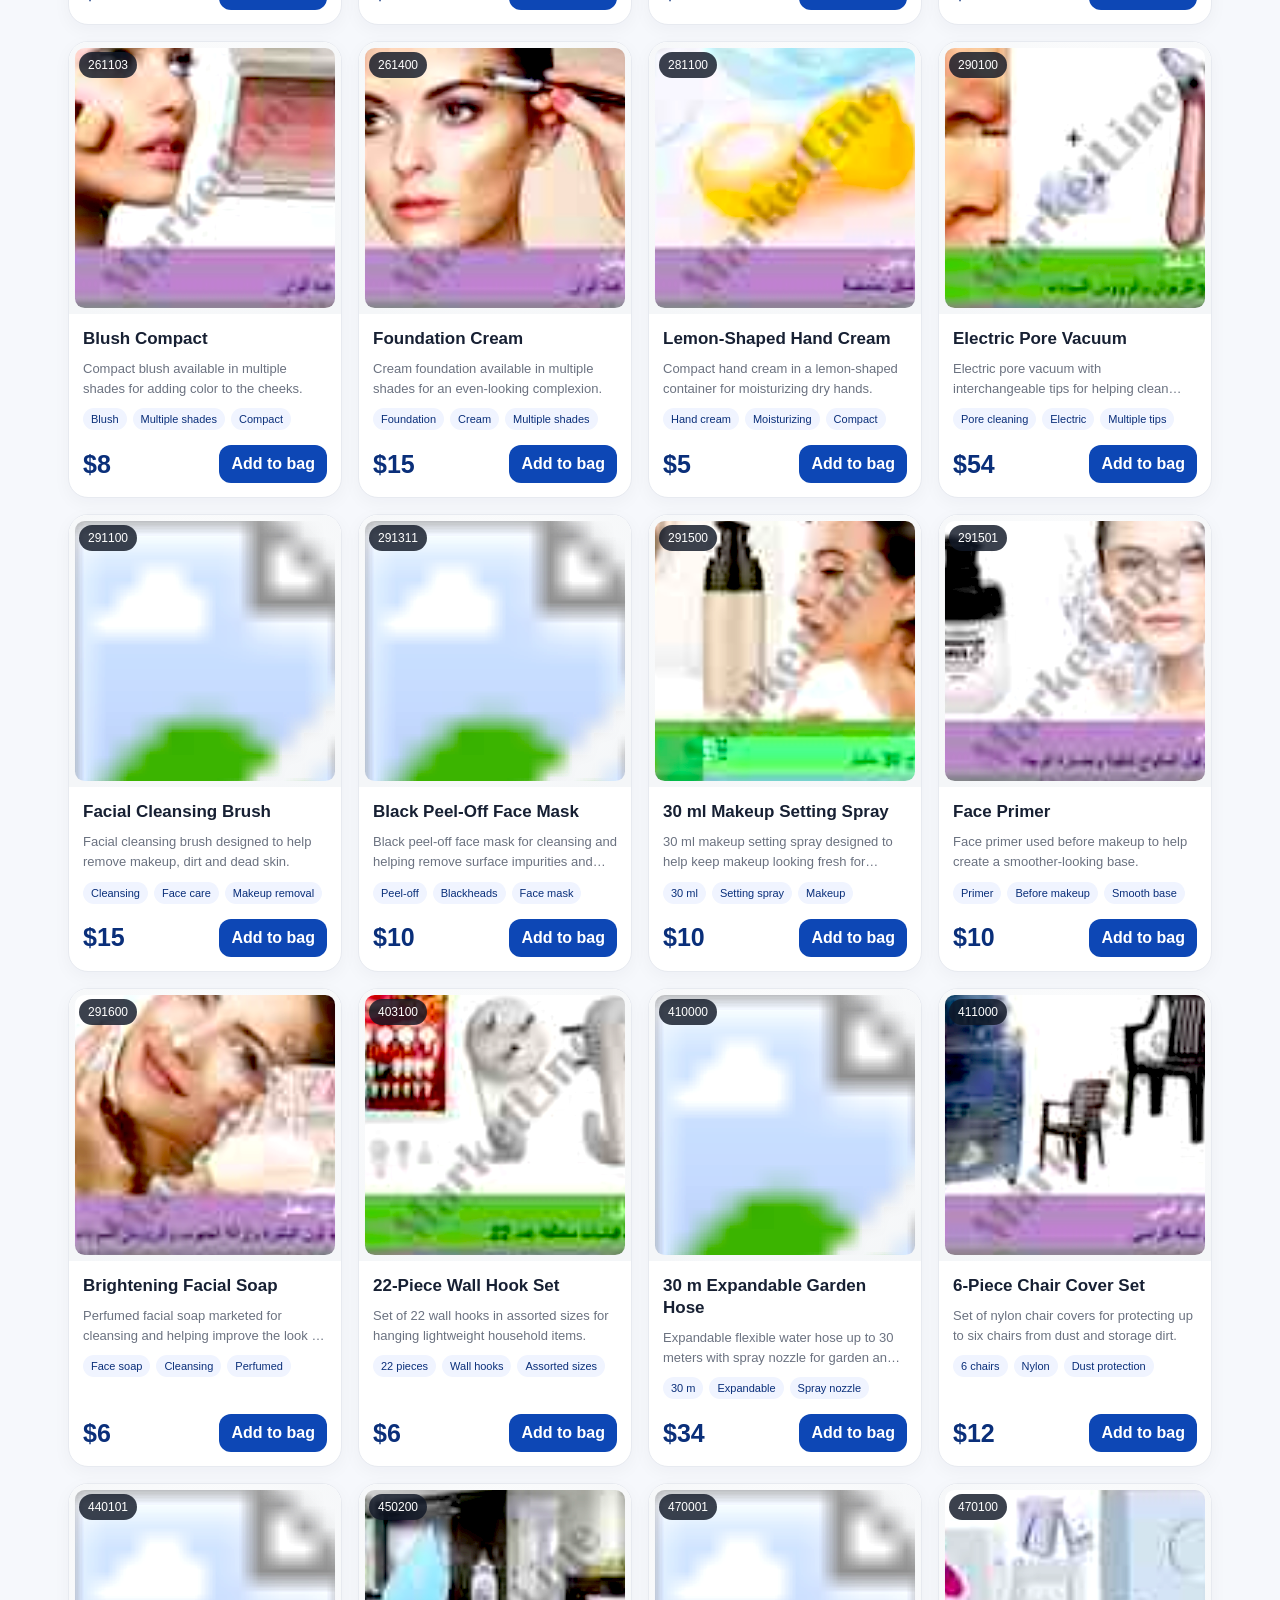
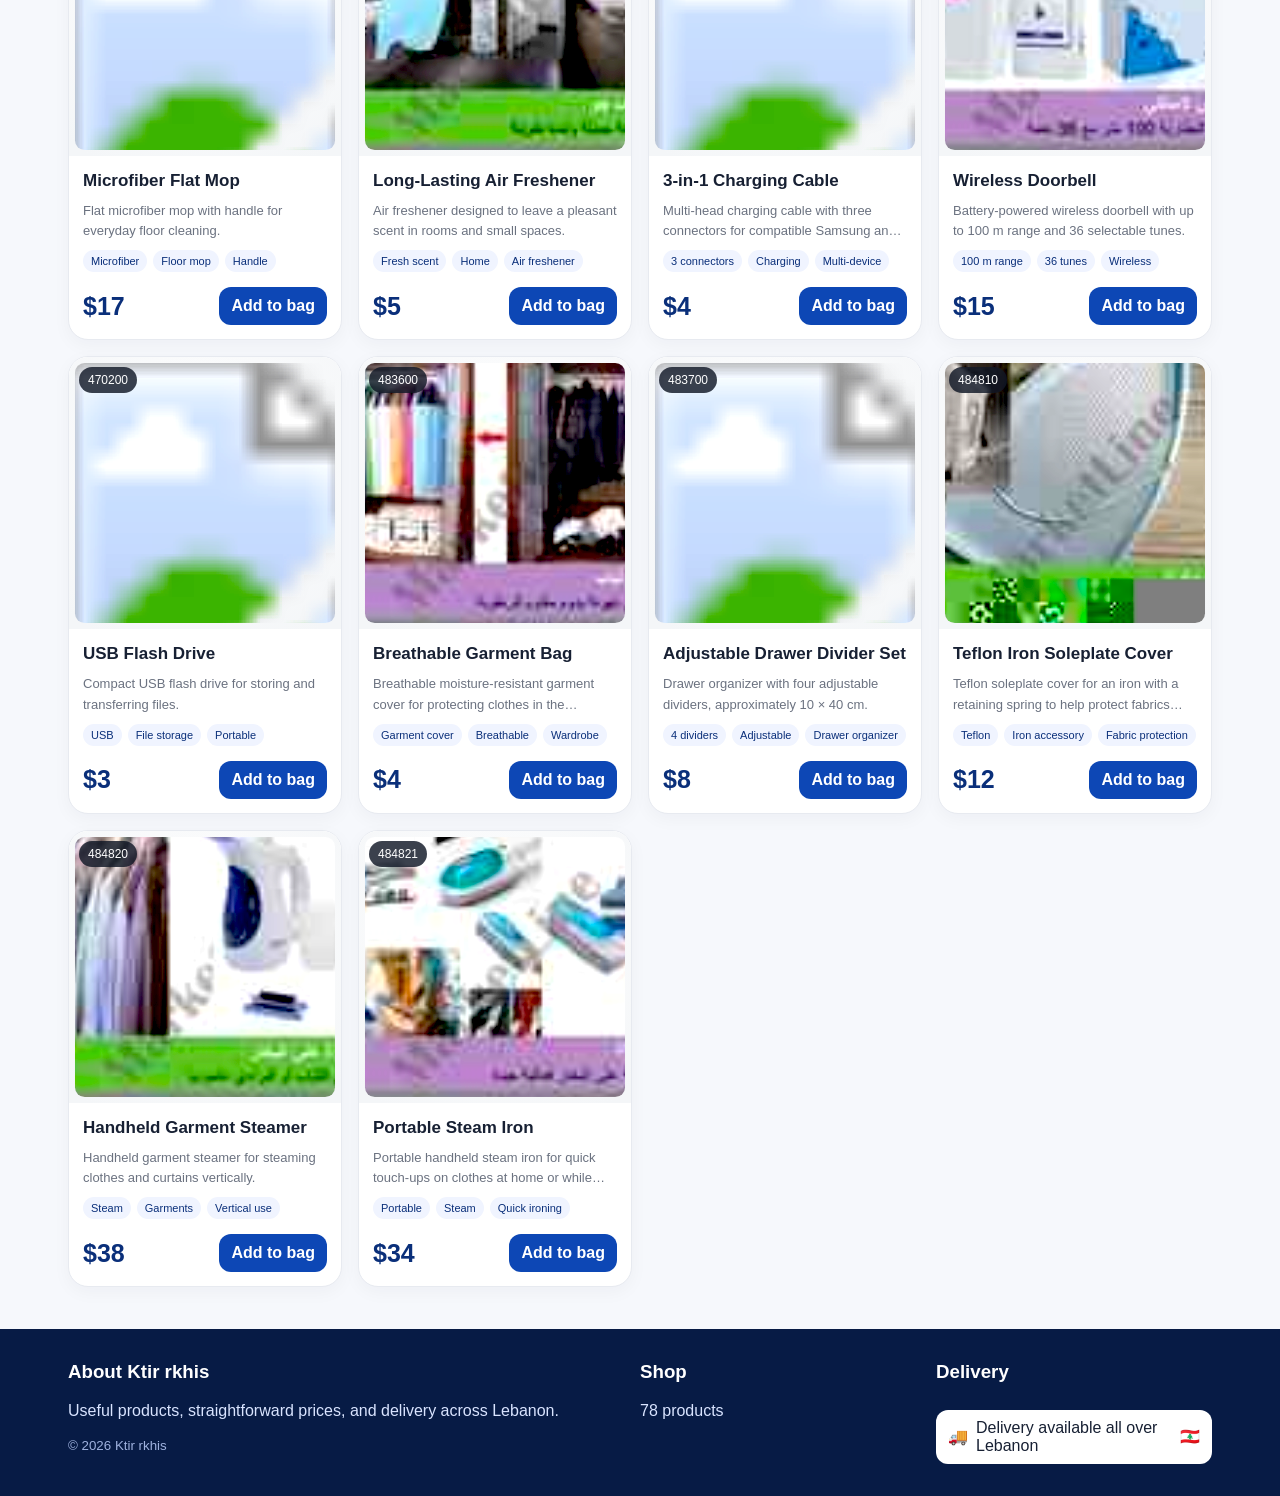
==== commit 9519c17a: "Load enhanced images for every remaining product" ====
--- a/ktir-rkhis-store/index.html
+++ b/ktir-rkhis-store/index.html
@@ -60,8 +60,9 @@
   <script src="apply-enhanced.js?v=20260824-restore"></script>
   <script src="exact-enhanced-3.js?v=20260824-restore"></script>
   <script src="fix-images-batch4.js?v=20260824-restore"></script>
+  <script src="enhanced-remaining-runtime.js?v=20260824-all"></script>
   <script src="generated-images-batch5.js?v=20260824-restore"></script>
-  <script src="app.js?v=20260824-restore"></script>
+  <script src="app.js?v=20260824-all"></script>
   <script src="force-images-batch5.js?v=20260824-restore"></script>
 </body>
 </html>
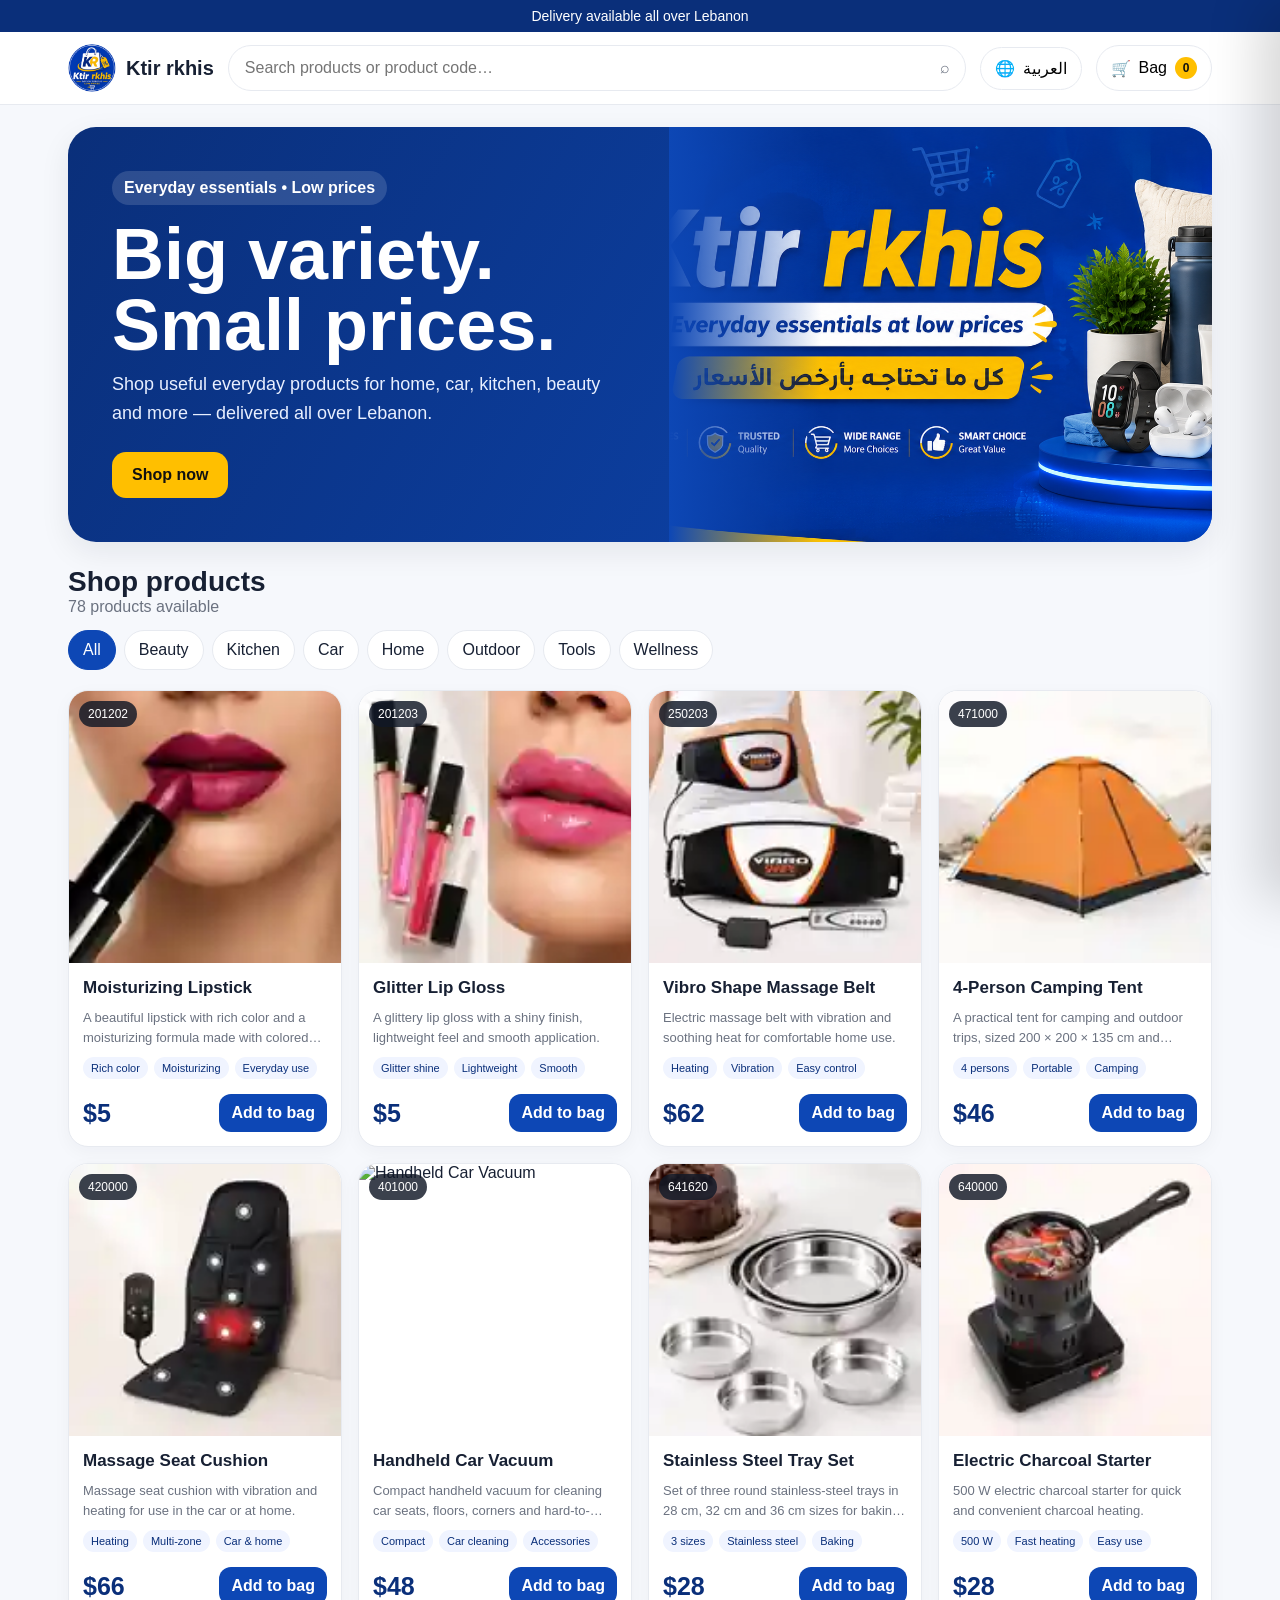
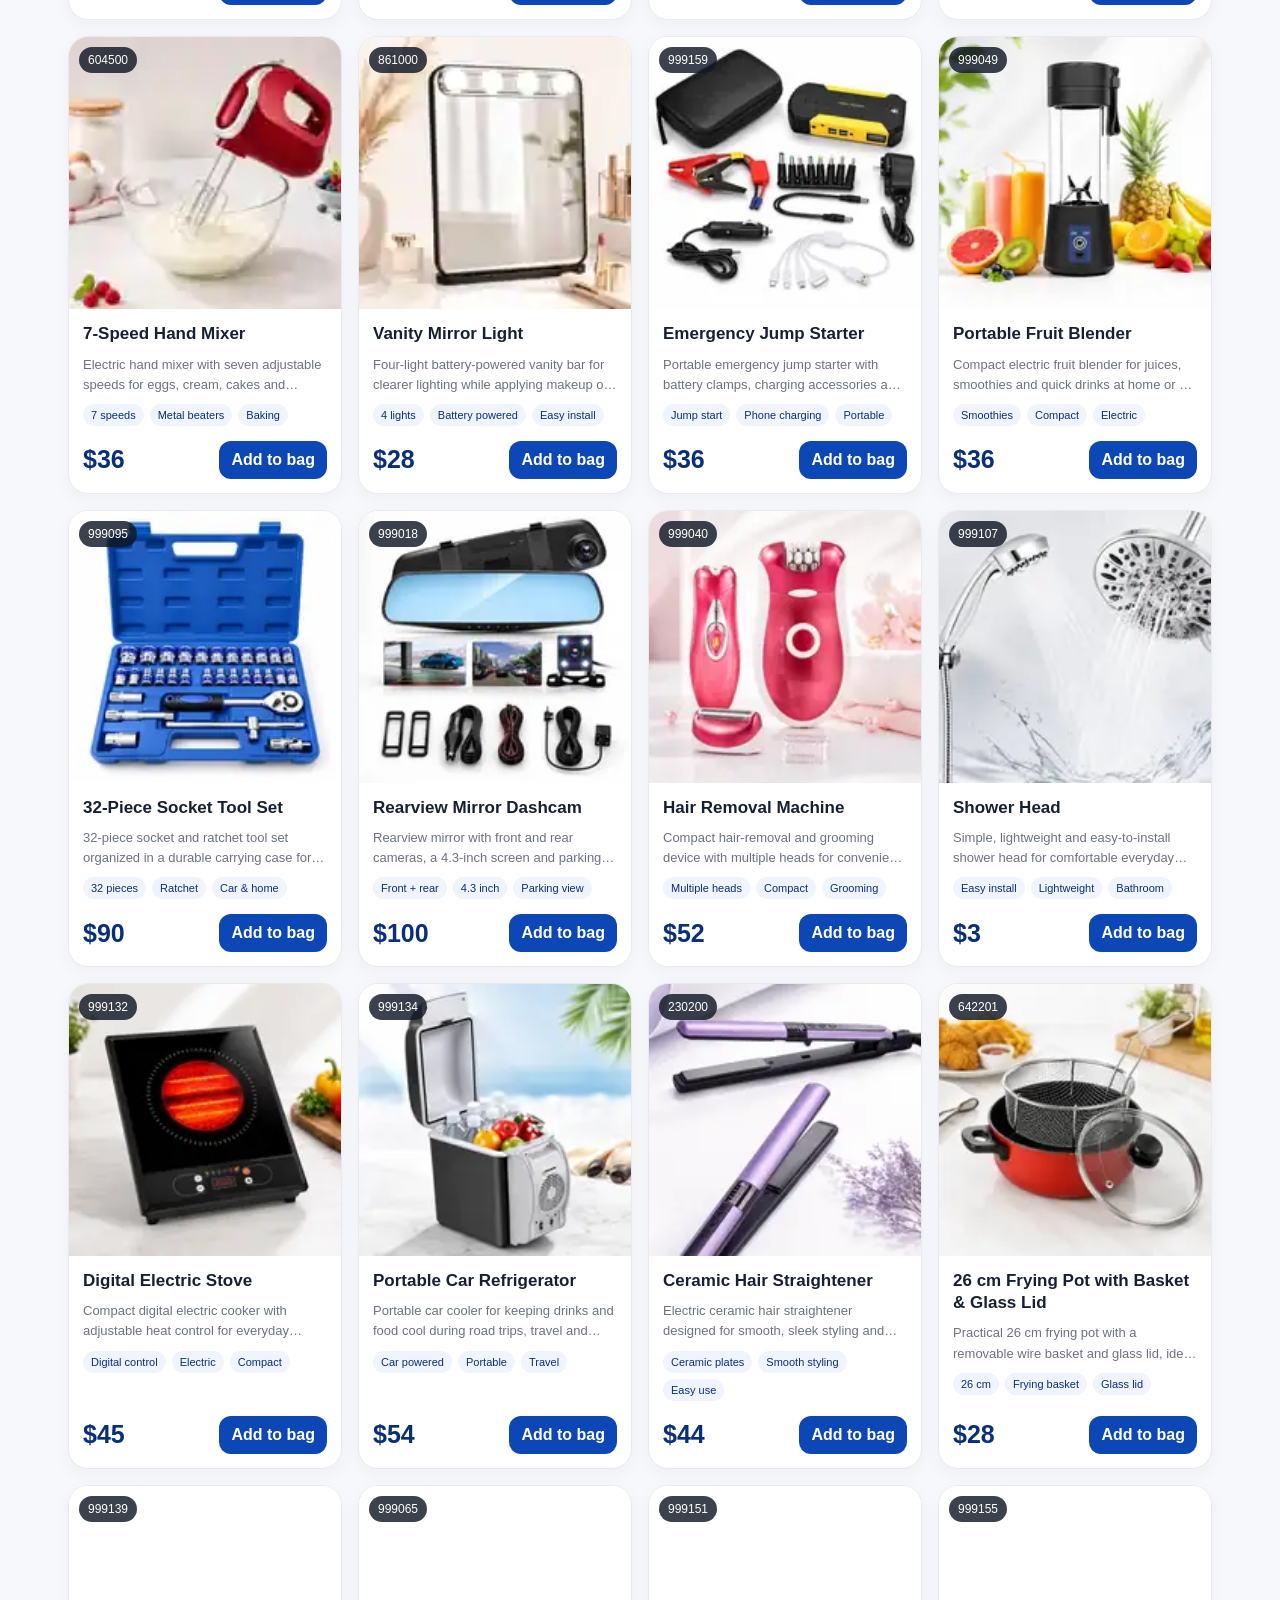
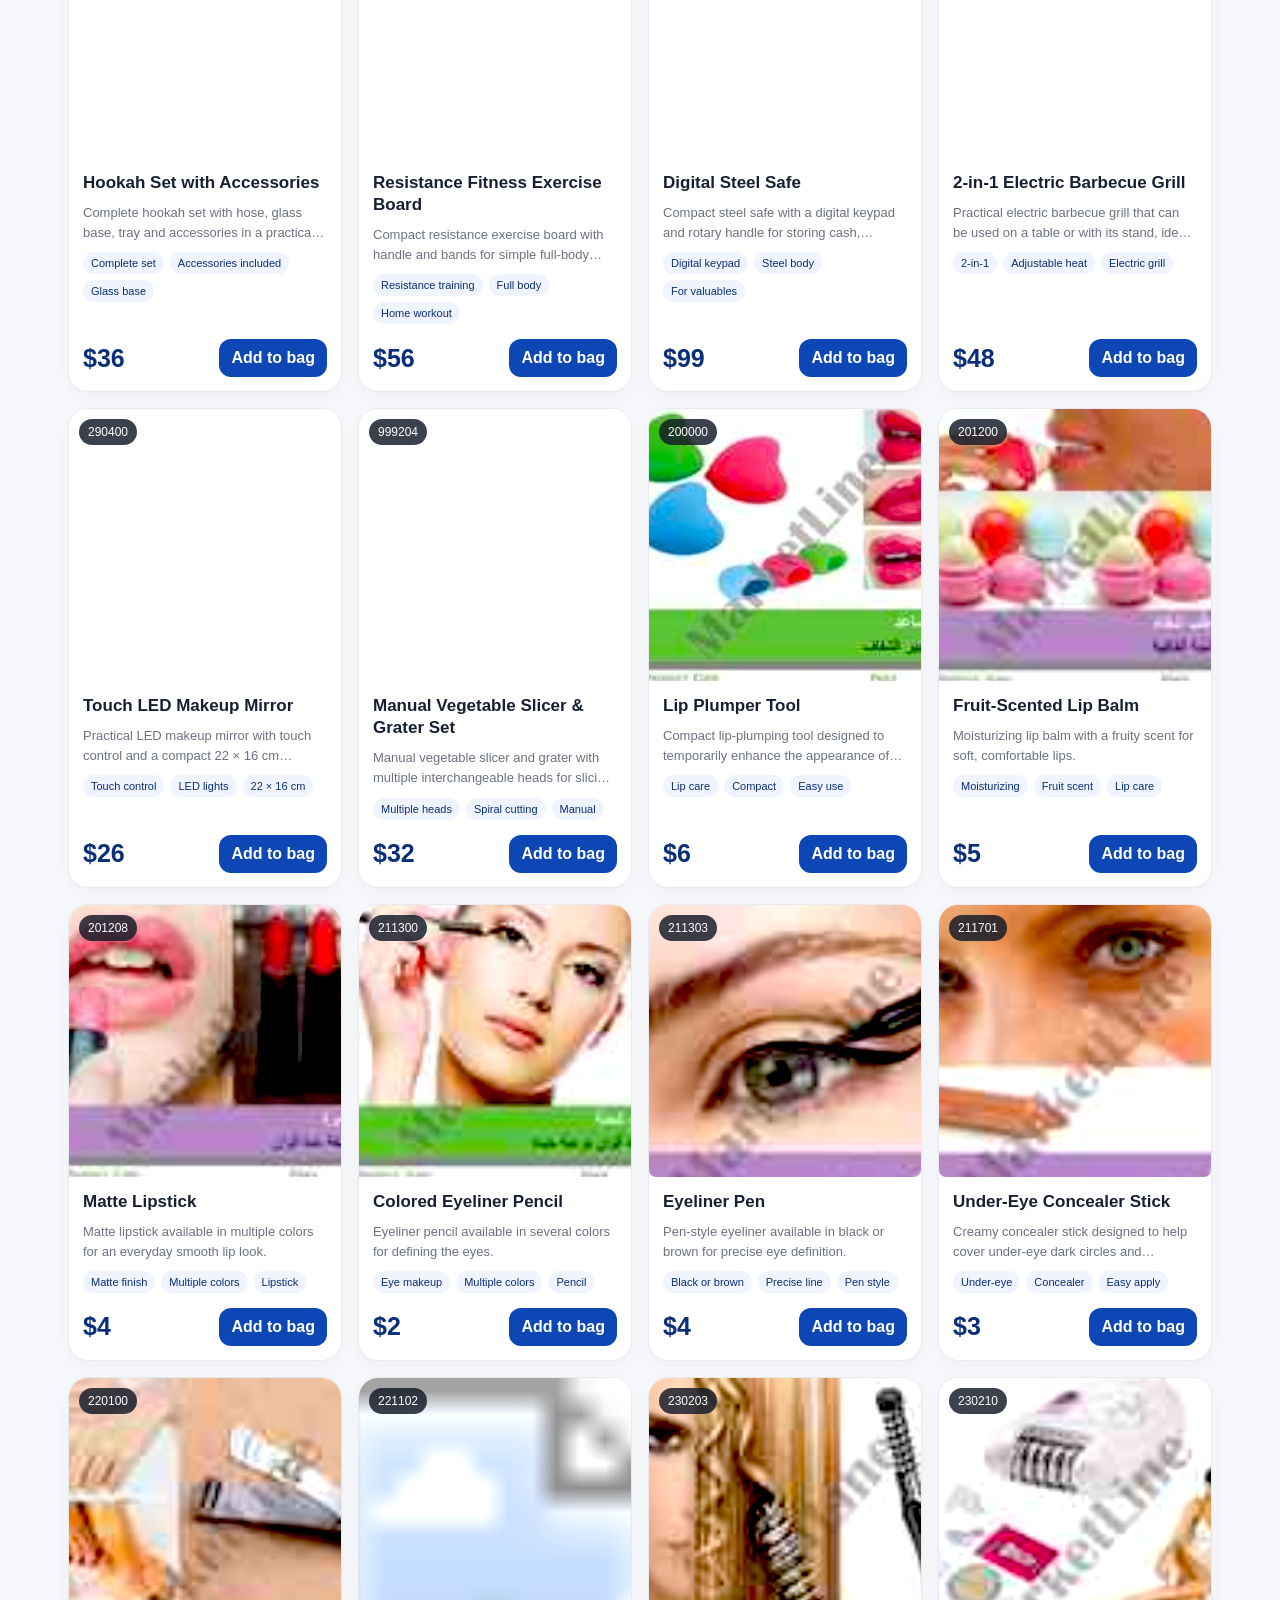
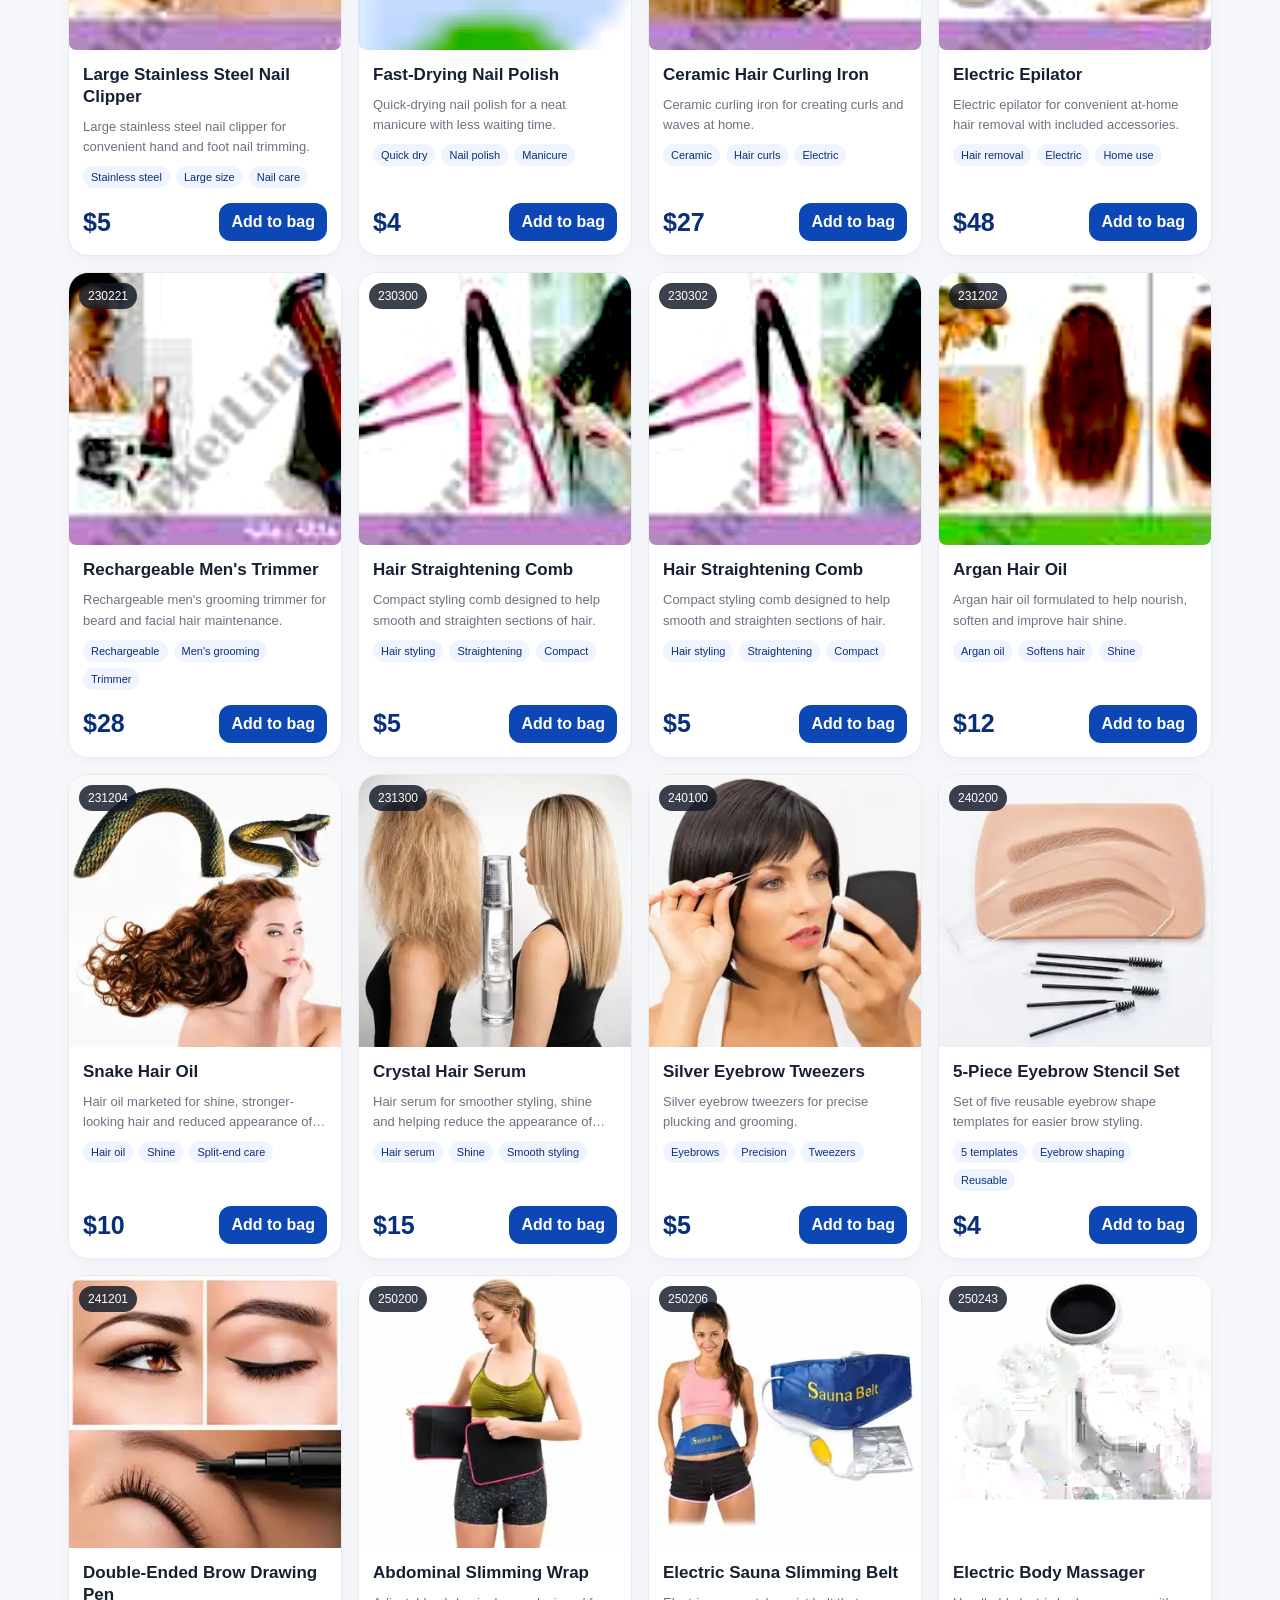
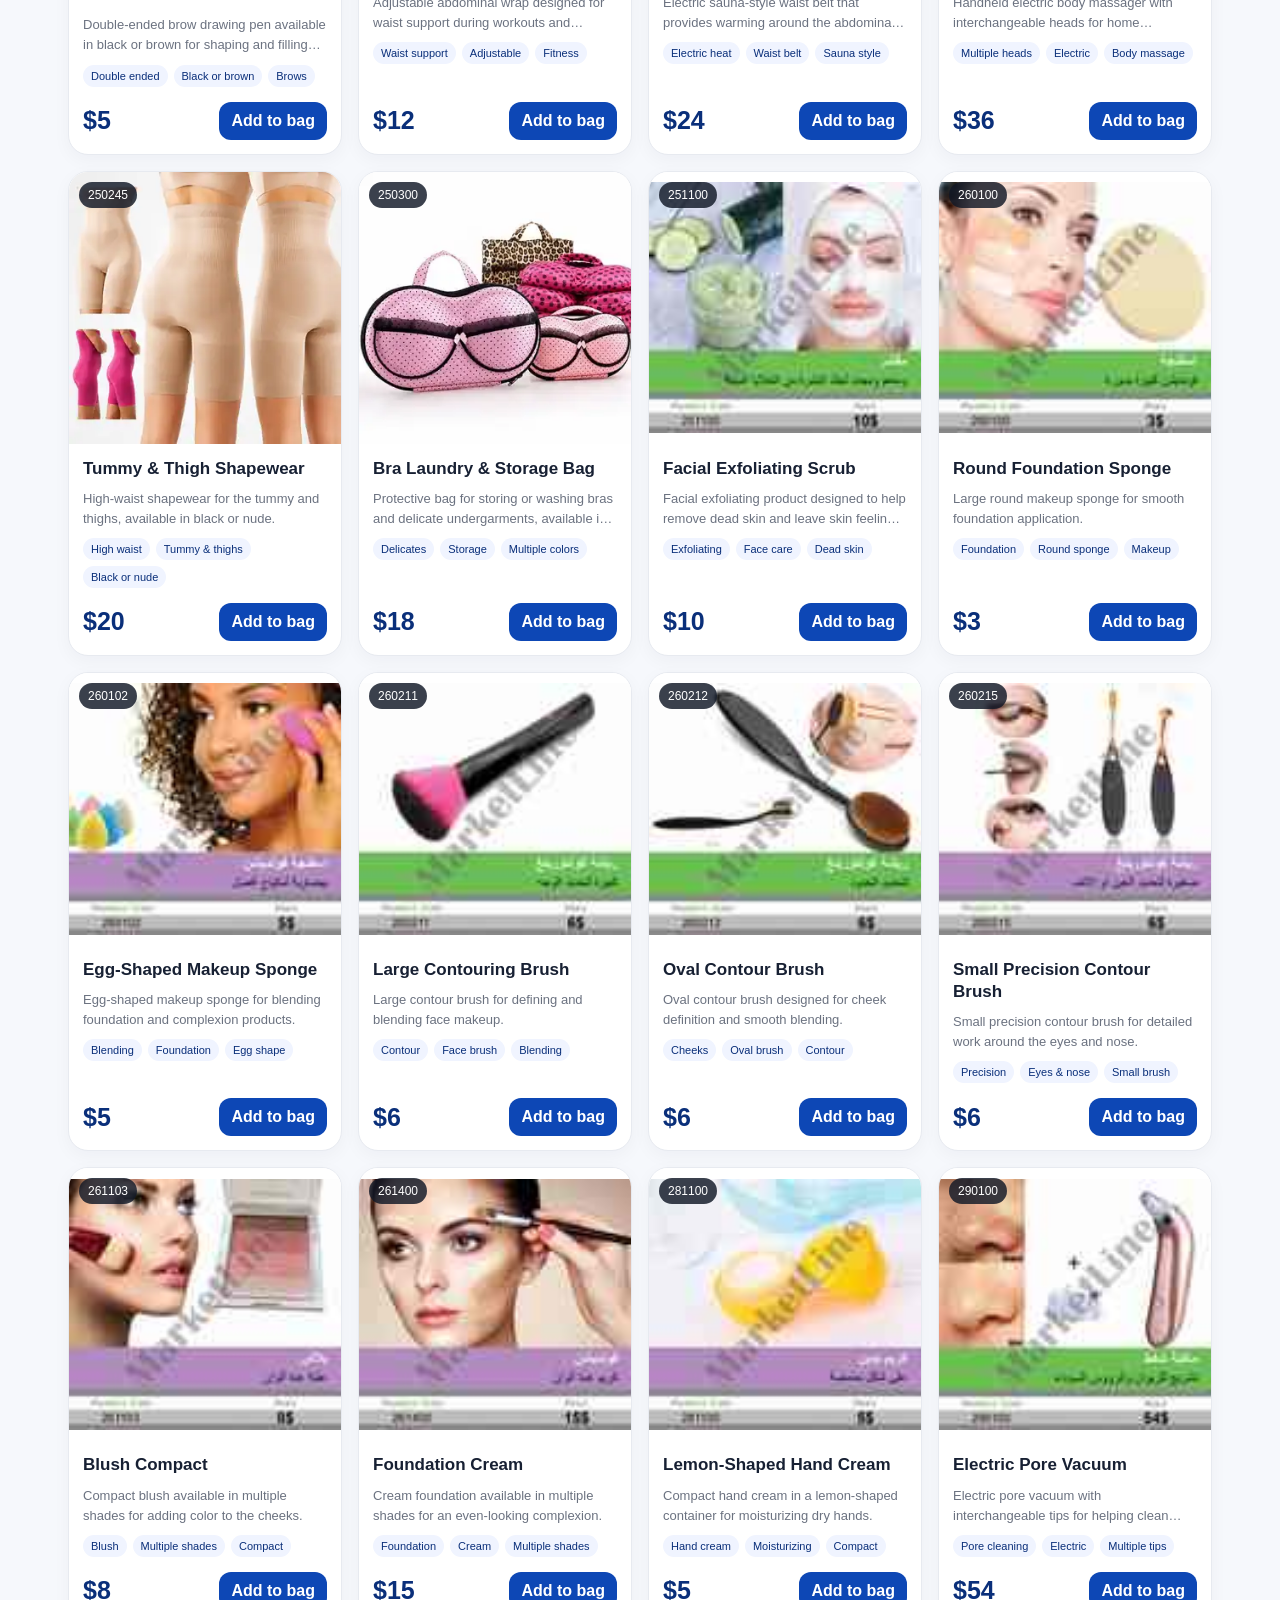
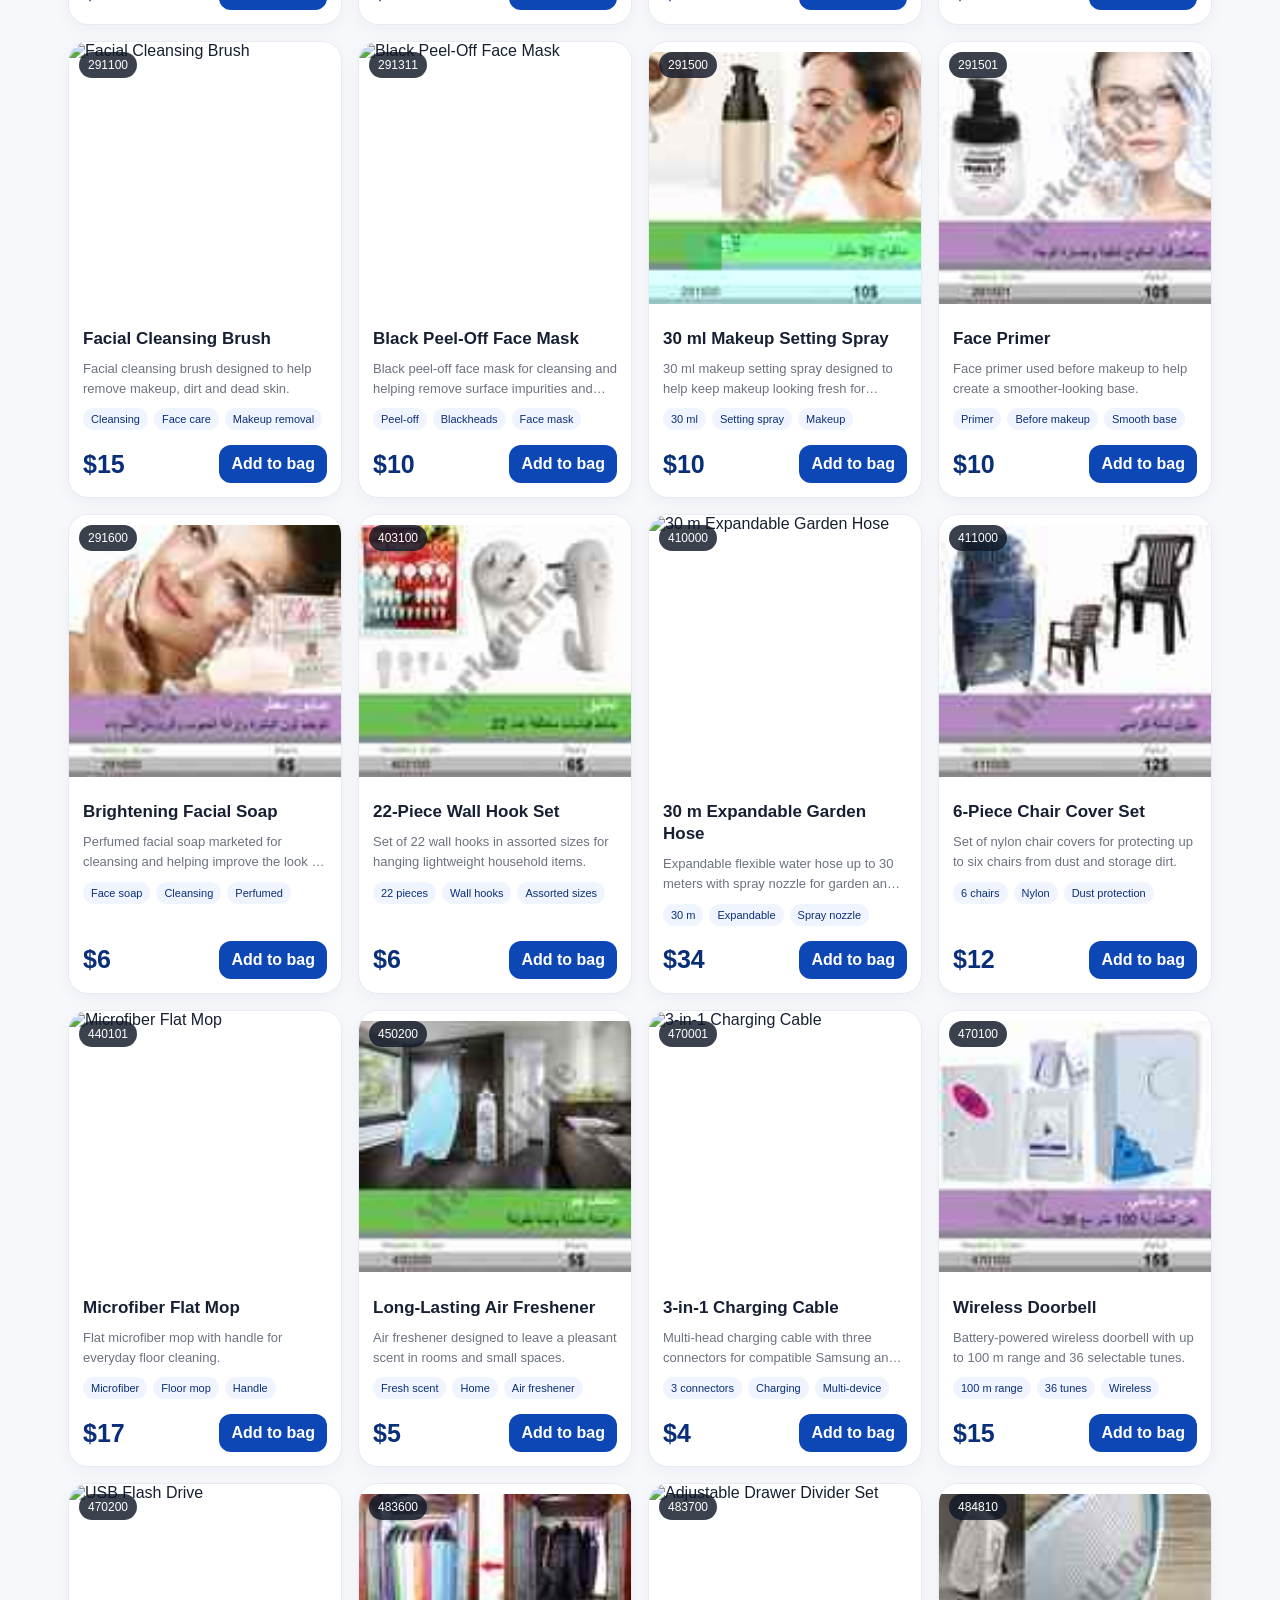
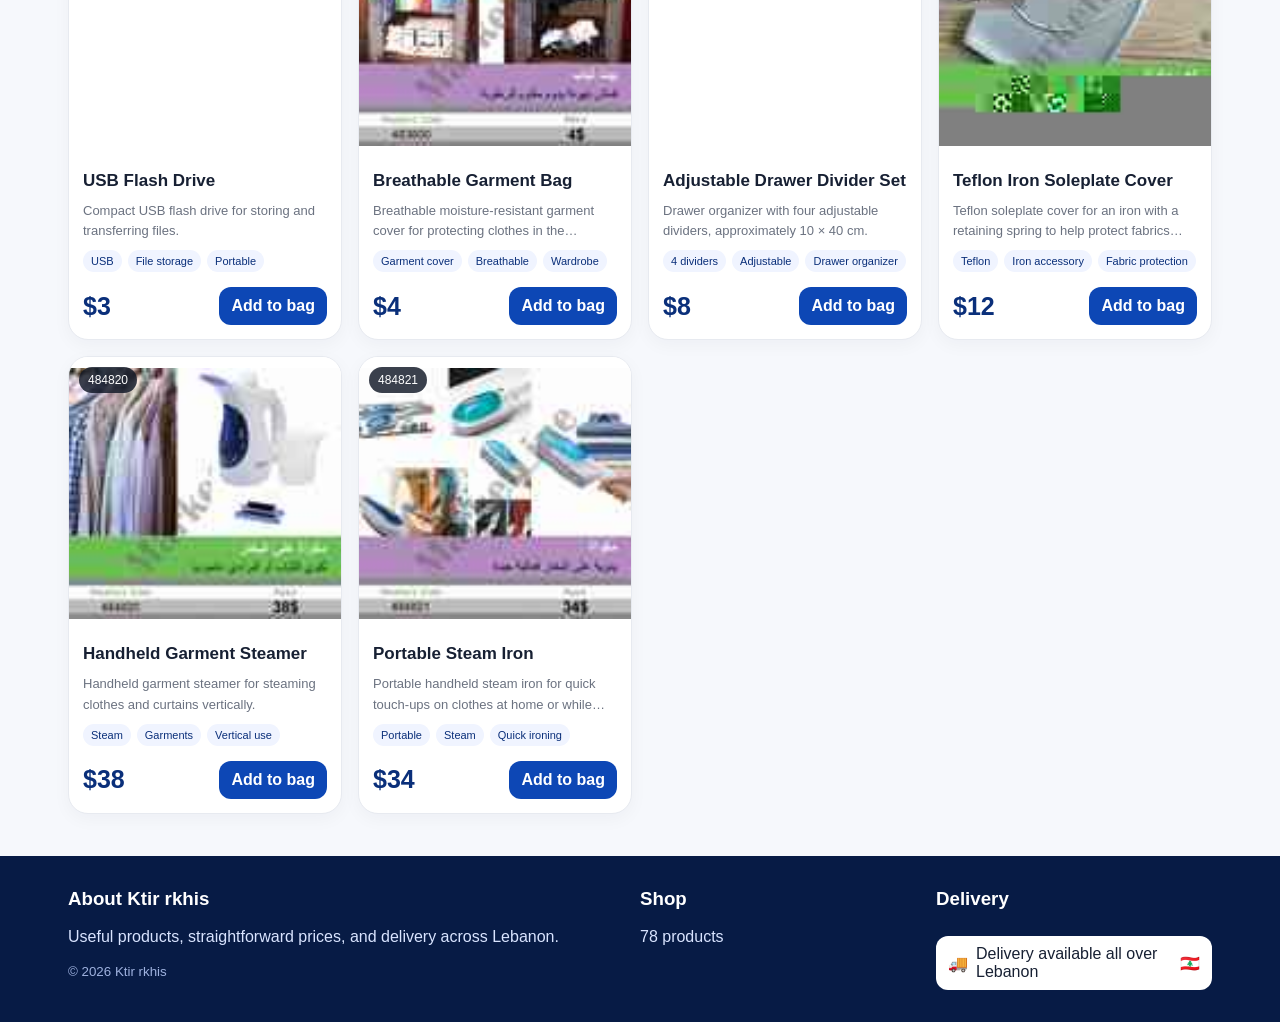
==== commit 69ac6676: "Add files via upload" ====
--- a/ktir-rkhis-store/index.html
+++ b/ktir-rkhis-store/index.html
@@ -33,36 +33,6 @@
   <div class="toast" id="toast"></div>
   <script src="config.js"></script>
   <script src="products.js"></script>
-  <script src="new-products.js?v=20260819-1059"></script>
-  <script src="catalog-batch1/200000.js"></script>
-  <script src="catalog-batch1/201200-211303.js"></script>
-  <script src="catalog-batch1/211701-230203.js"></script>
-  <script src="catalog-batch1/230210-230302.js"></script>
-  <script src="catalog-batch1/231202-240100.js"></script>
-  <script src="catalog-batch1/240200-250206.js"></script>
-  <script src="catalog-batch1/250243-251100.js"></script>
-  <script src="catalog-batch1/260100-260212.js"></script>
-  <script src="catalog-batch1/260215-281100.js"></script>
-  <script src="catalog-batch1/290100-291500.js"></script>
-  <script src="catalog-batch1/291501-410000.js"></script>
-  <script src="catalog-batch1/411000-470001.js"></script>
-  <script src="catalog-batch1/470100-483700.js"></script>
-  <script src="catalog-batch1/484810-484821.js"></script>
-  <script src="enhanced-images-1.js?v=20260824-restore"></script>
-  <script src="enhanced-images-2.js?v=20260824-restore"></script>
-  <script src="enhanced-images-3.js?v=20260824-restore"></script>
-  <script src="enhanced-images-4.js?v=20260824-restore"></script>
-  <script src="enhanced-images-5.js?v=20260824-restore"></script>
-  <script src="enhanced-images-6.js?v=20260824-restore"></script>
-  <script src="enhanced-images-7.js?v=20260824-restore"></script>
-  <script src="enhanced-images-8.js?v=20260824-restore"></script>
-  <script src="enhanced-images-9.js?v=20260824-restore"></script>
-  <script src="apply-enhanced.js?v=20260824-restore"></script>
-  <script src="exact-enhanced-3.js?v=20260824-restore"></script>
-  <script src="fix-images-batch4.js?v=20260824-restore"></script>
-  <script src="enhanced-remaining-runtime.js?v=20260824-all"></script>
-  <script src="generated-images-batch5.js?v=20260824-restore"></script>
-  <script src="app.js?v=20260824-all"></script>
-  <script src="force-images-batch5.js?v=20260824-restore"></script>
+  <script src="app.js"></script>
 </body>
 </html>
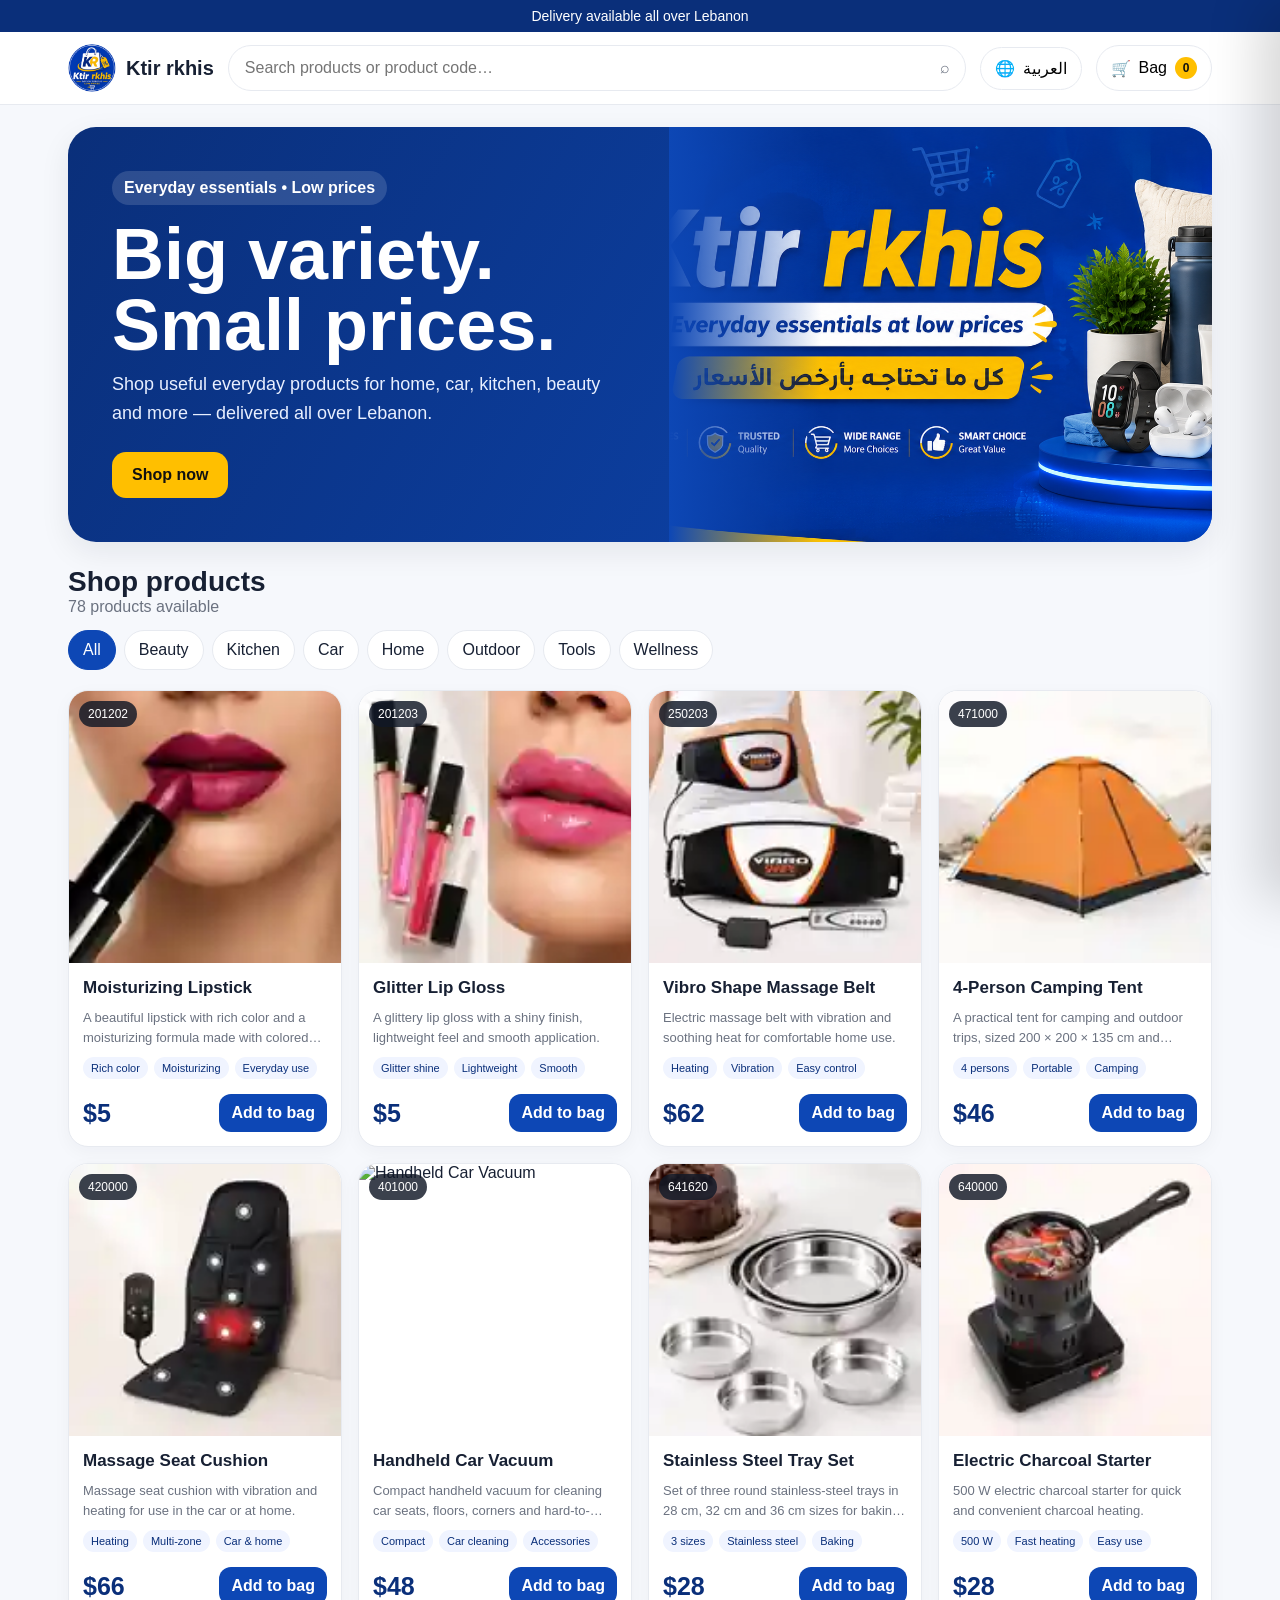
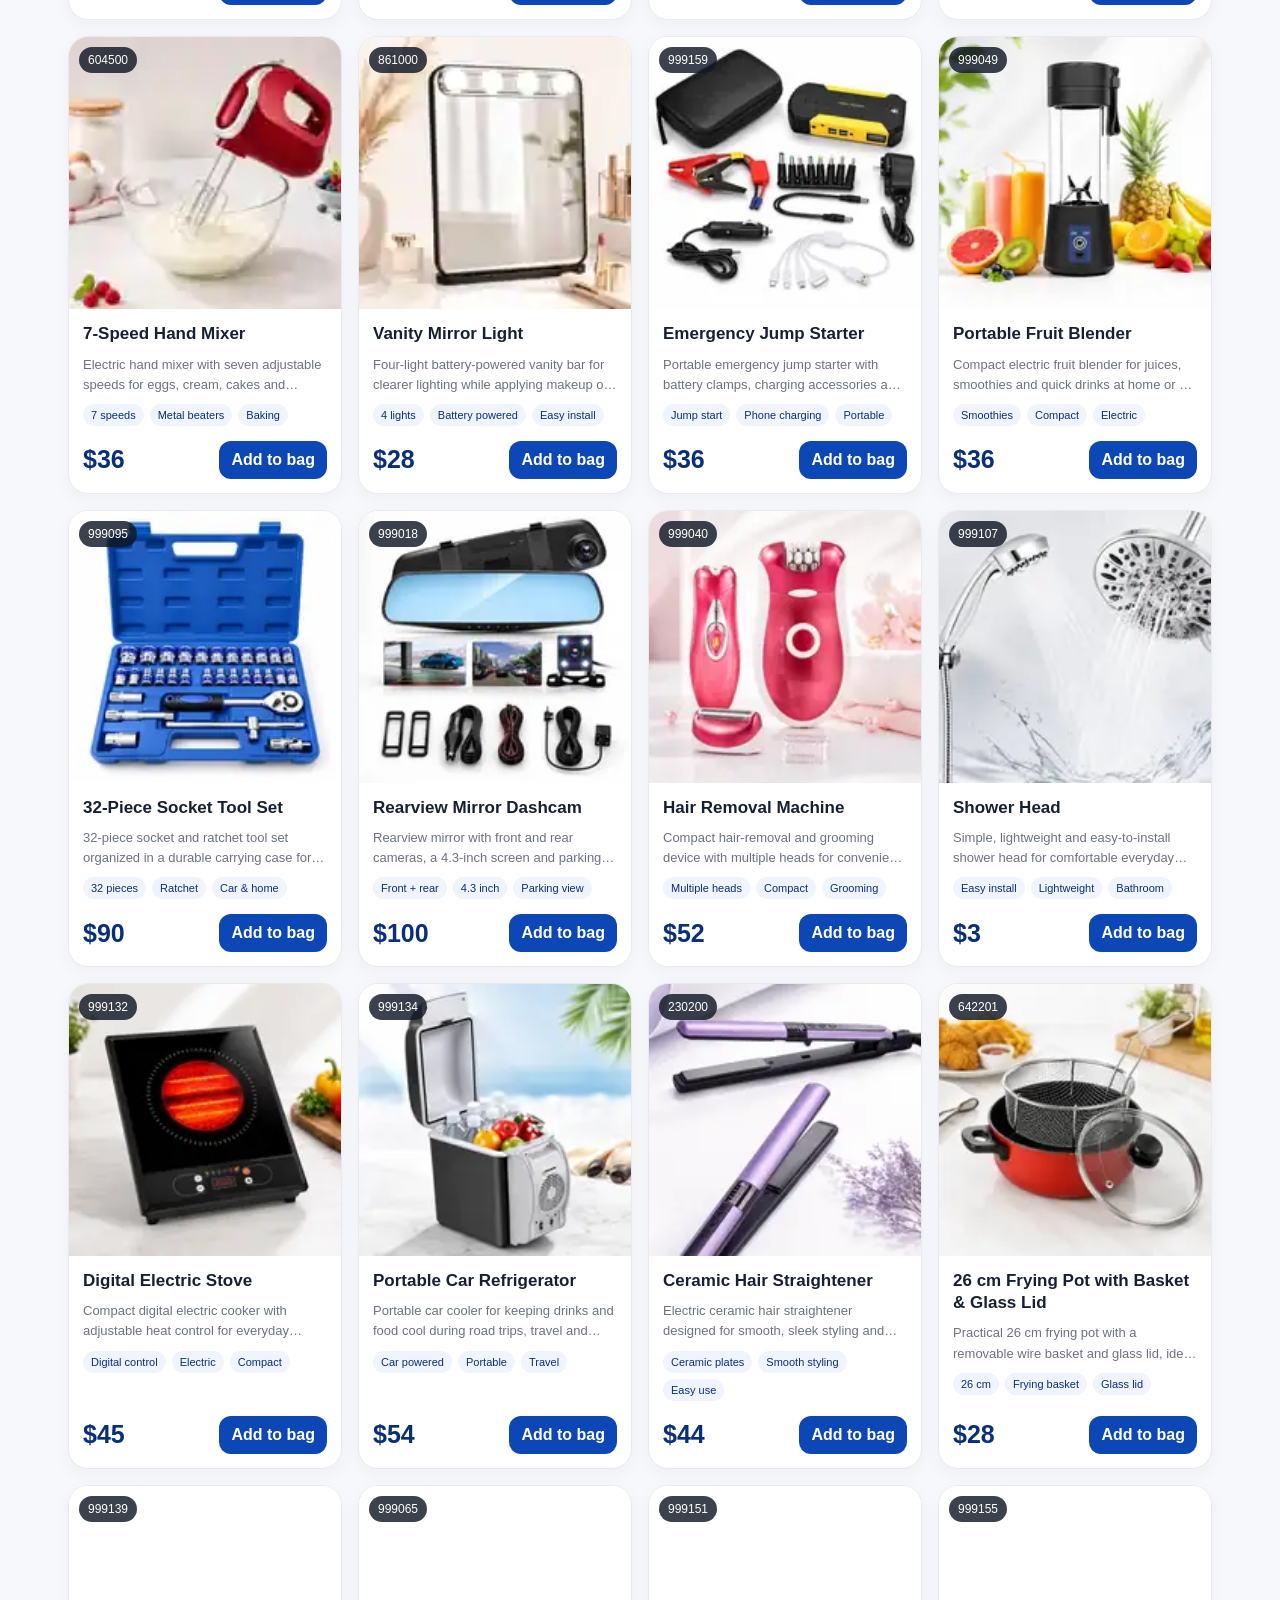
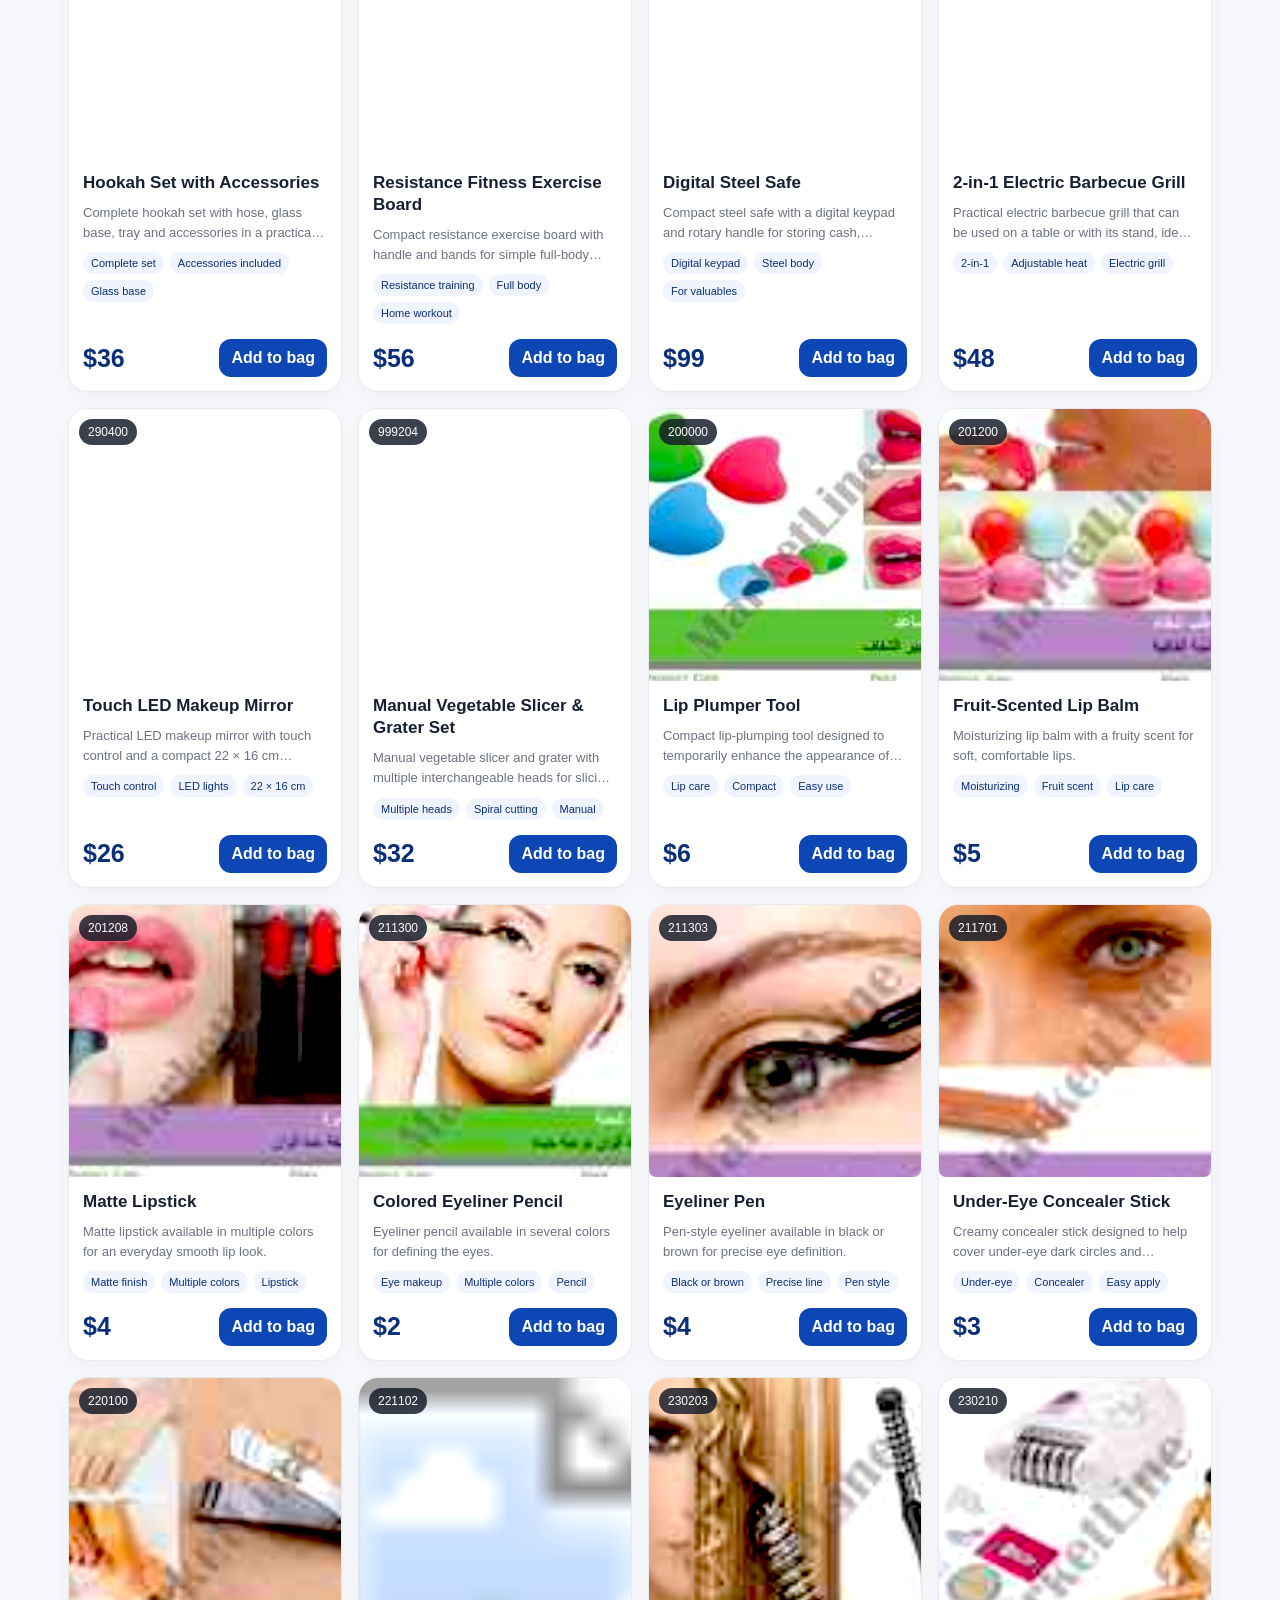
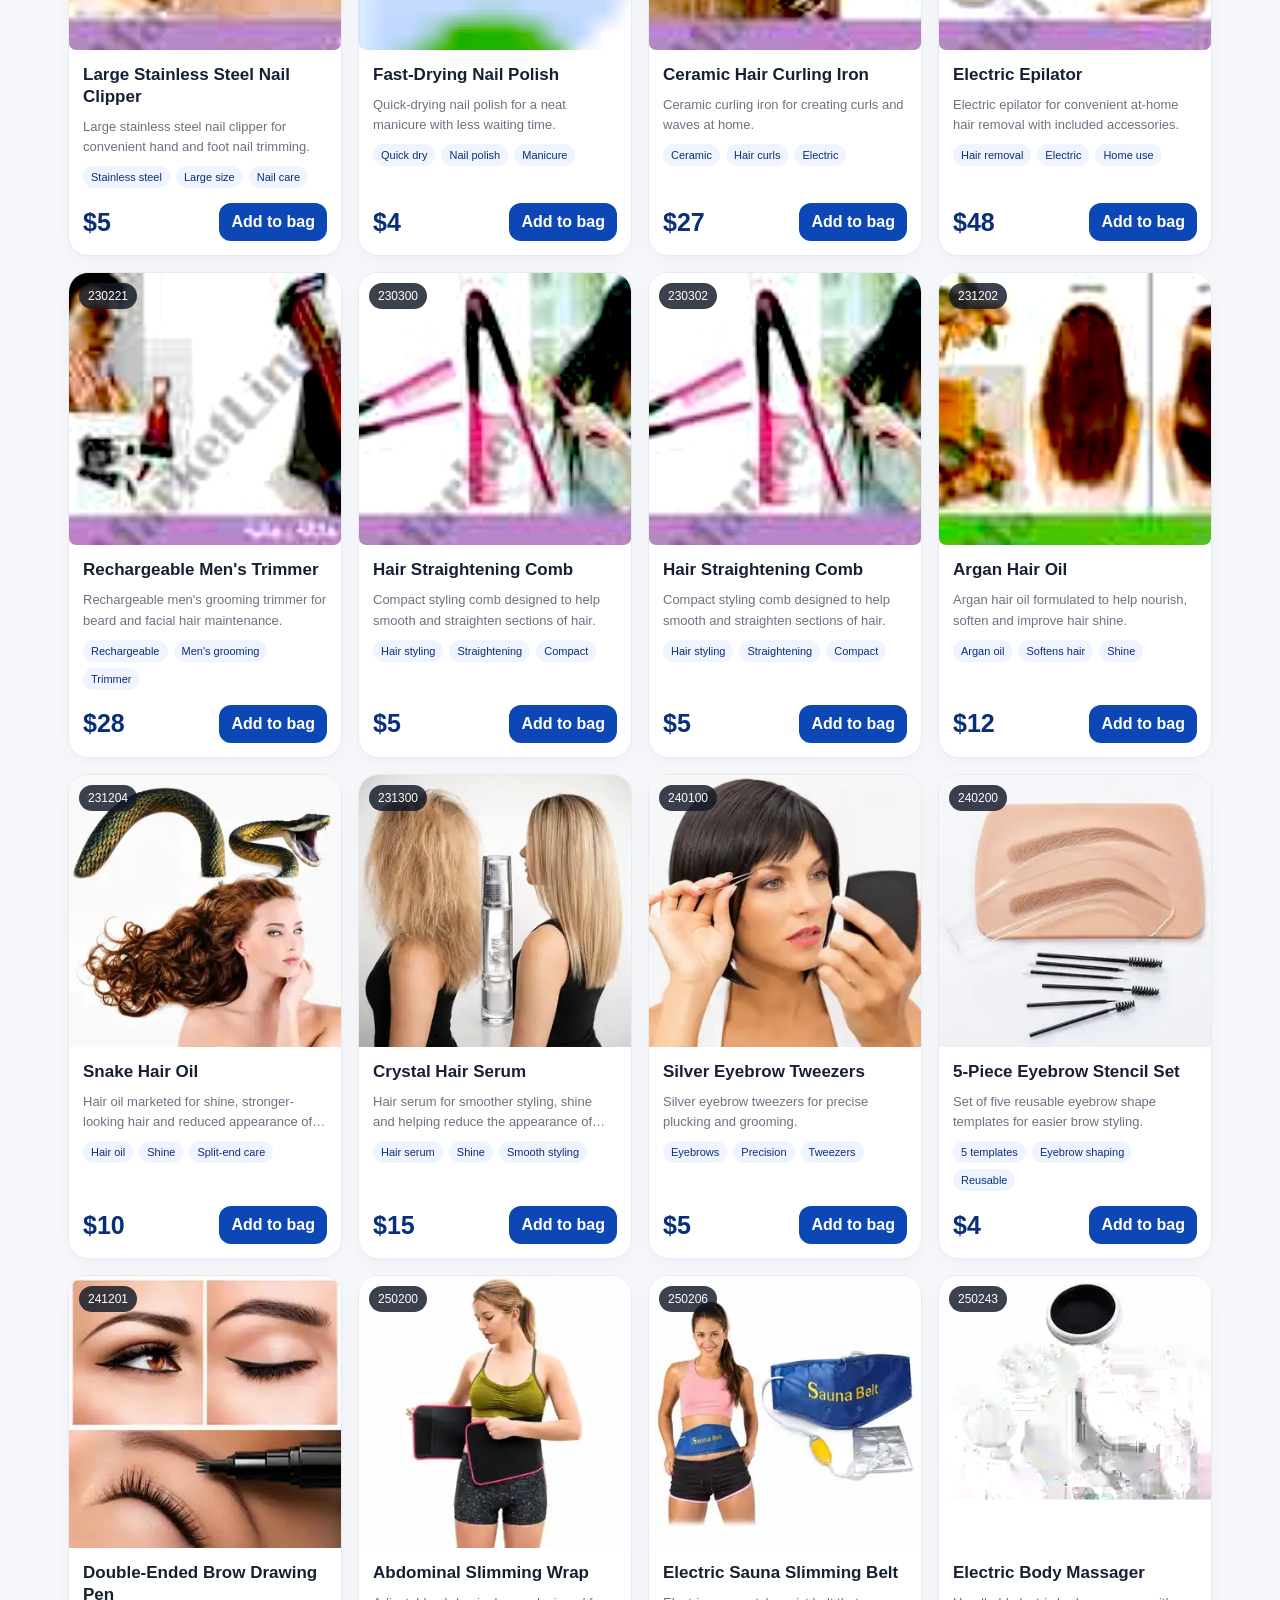
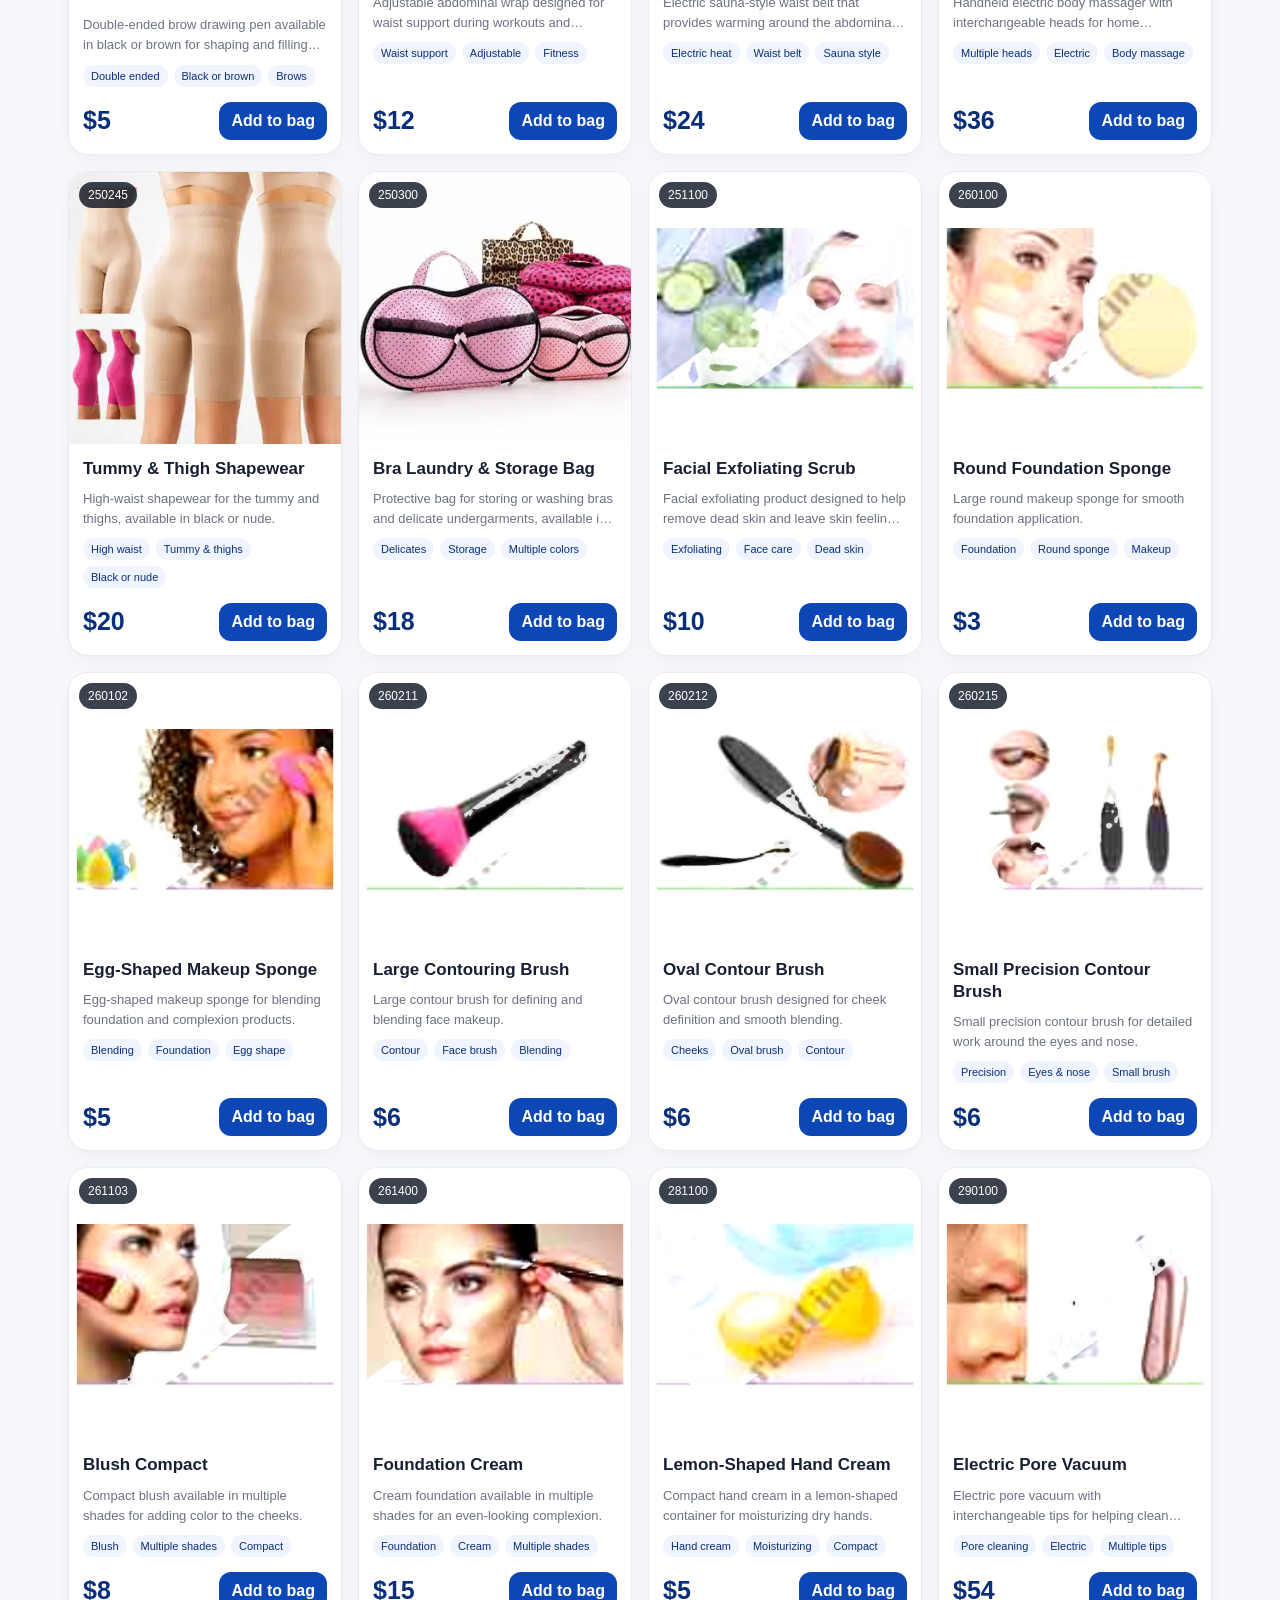
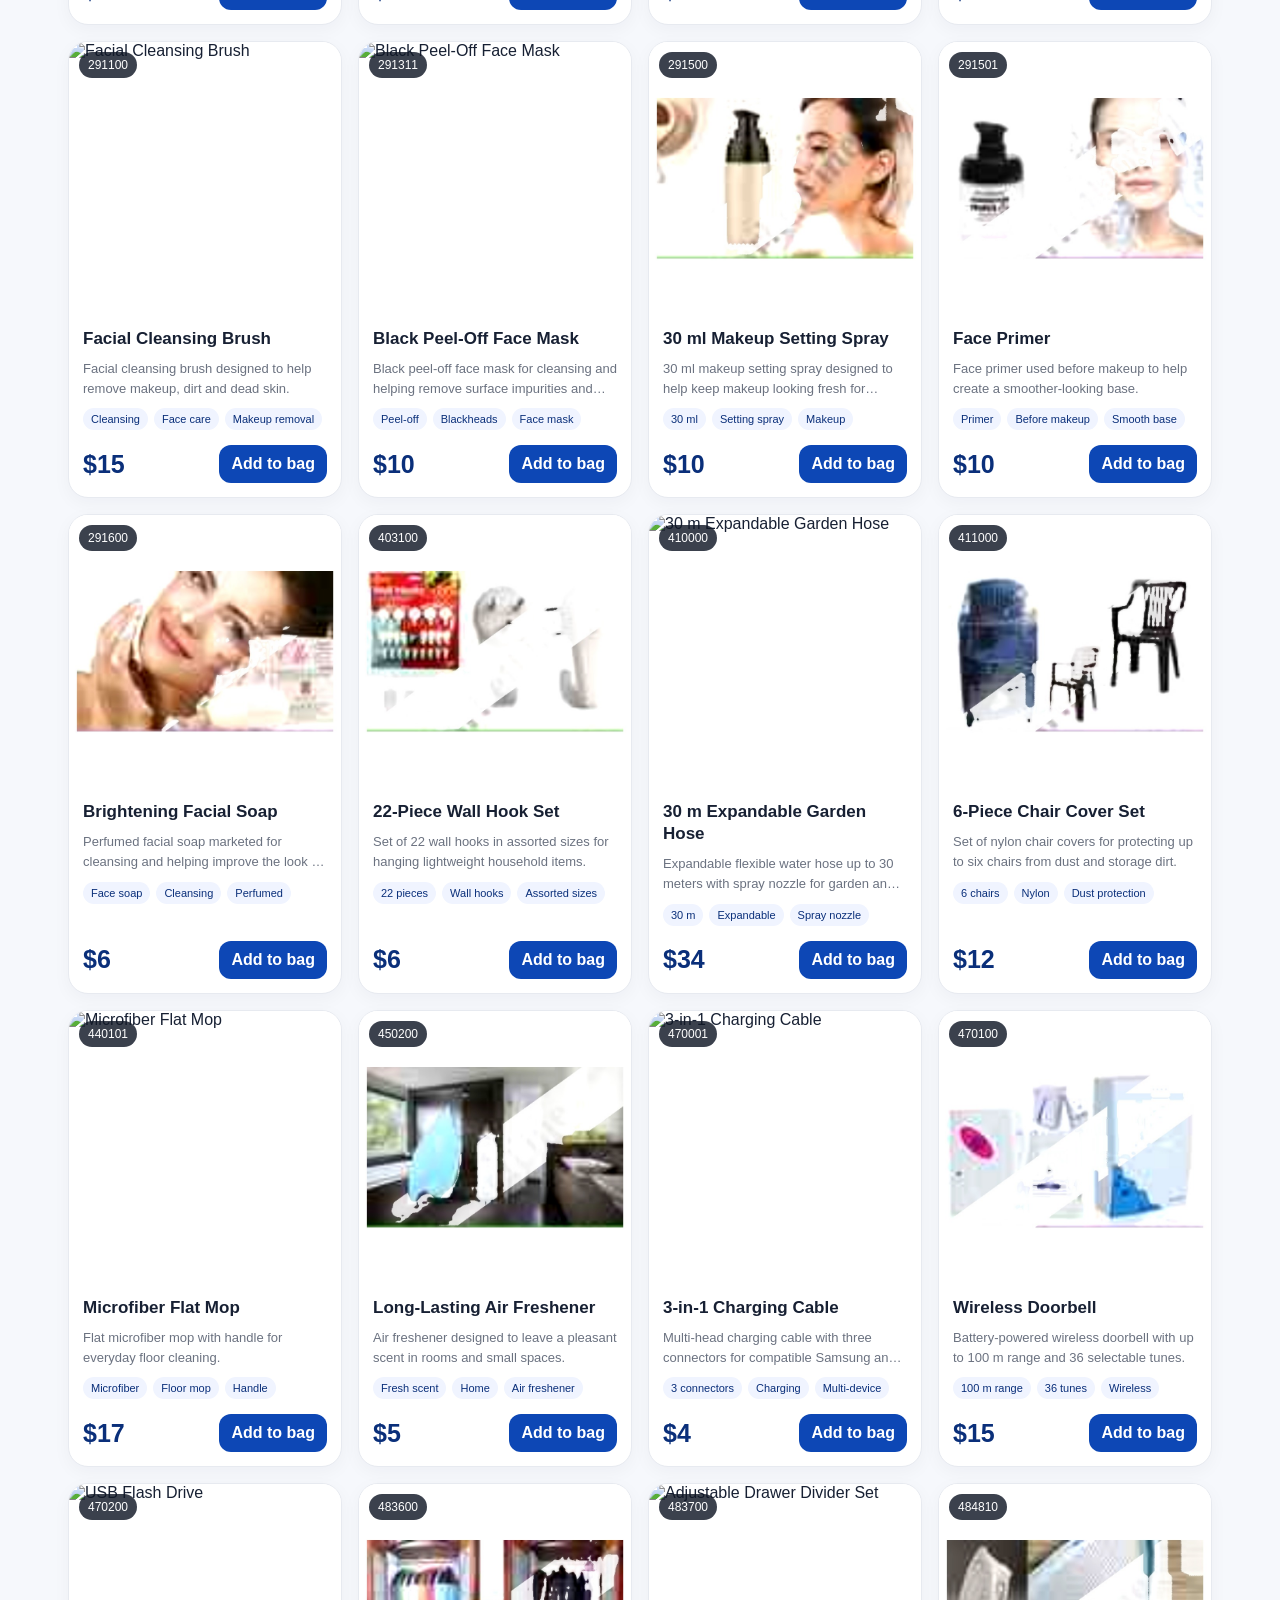
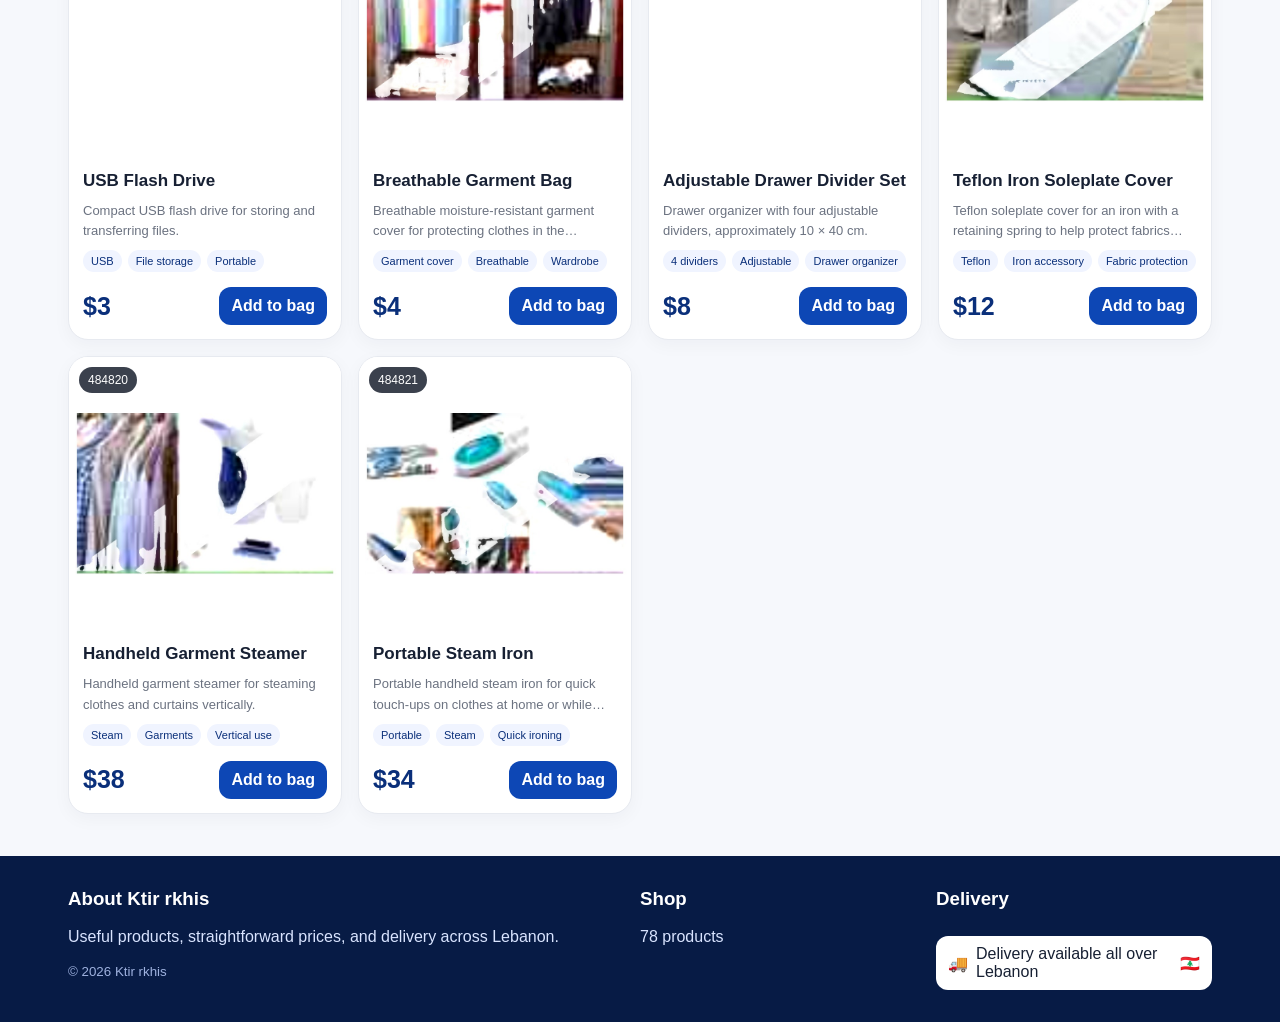
==== commit e1cda55f: "Load remaining product image enhancement pass" ====
--- a/ktir-rkhis-store/index.html
+++ b/ktir-rkhis-store/index.html
@@ -33,6 +33,7 @@
   <div class="toast" id="toast"></div>
   <script src="config.js"></script>
   <script src="products.js"></script>
-  <script src="app.js"></script>
+  <script src="app.js?v=20260826"></script>
+  <script src="enhance-rest-live.js?v=20260826"></script>
 </body>
 </html>
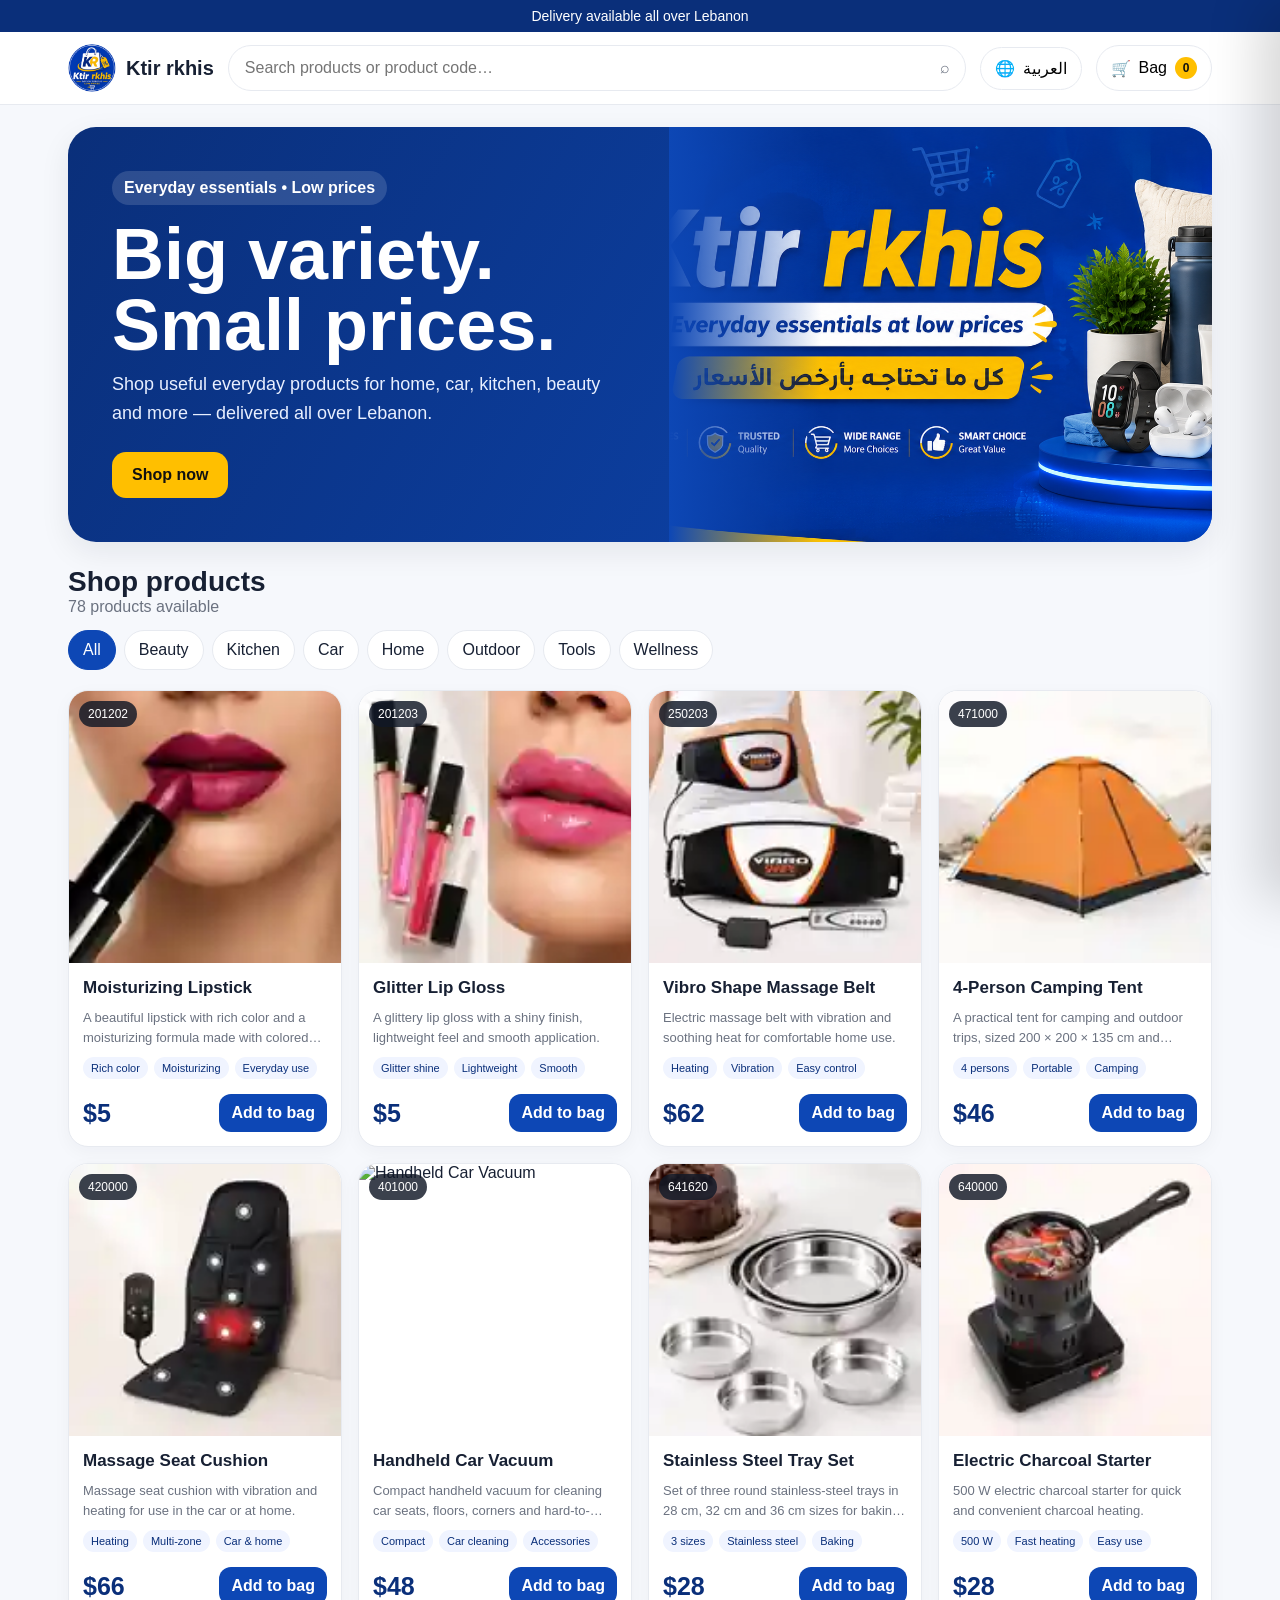
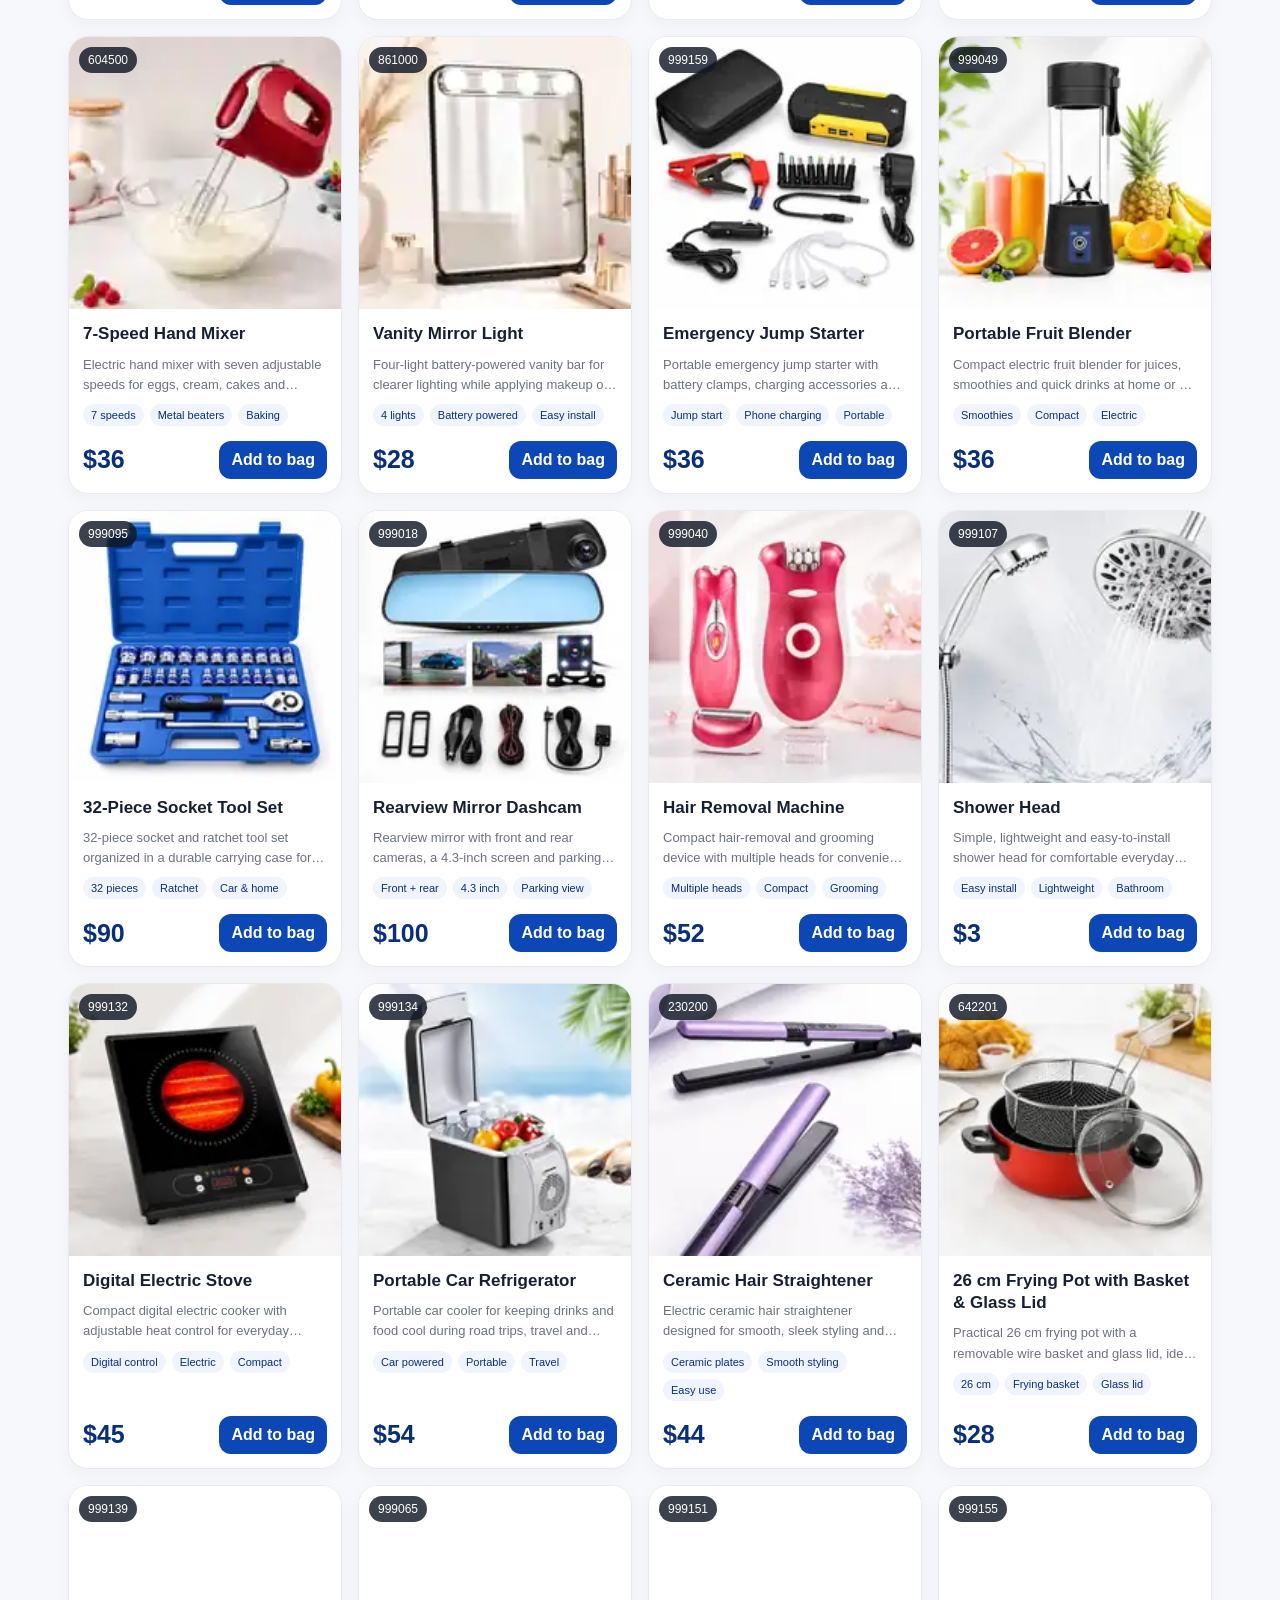
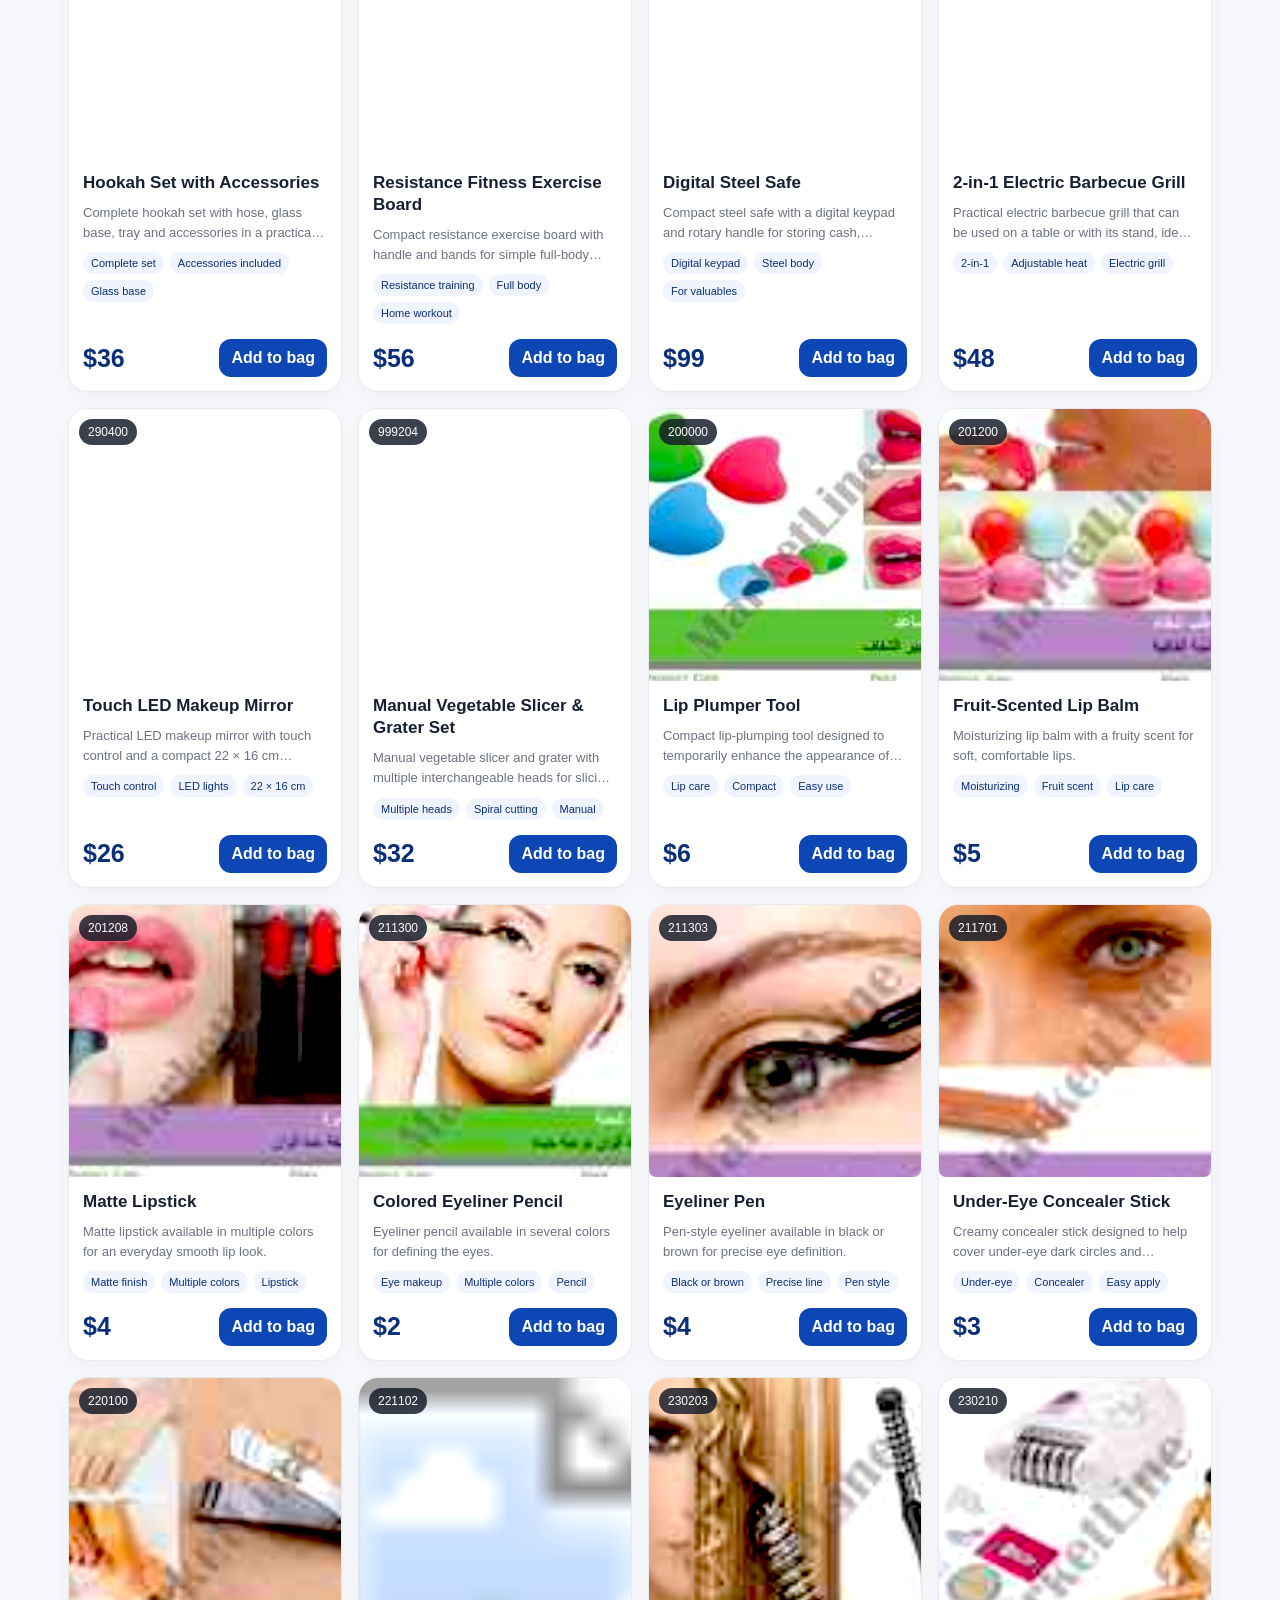
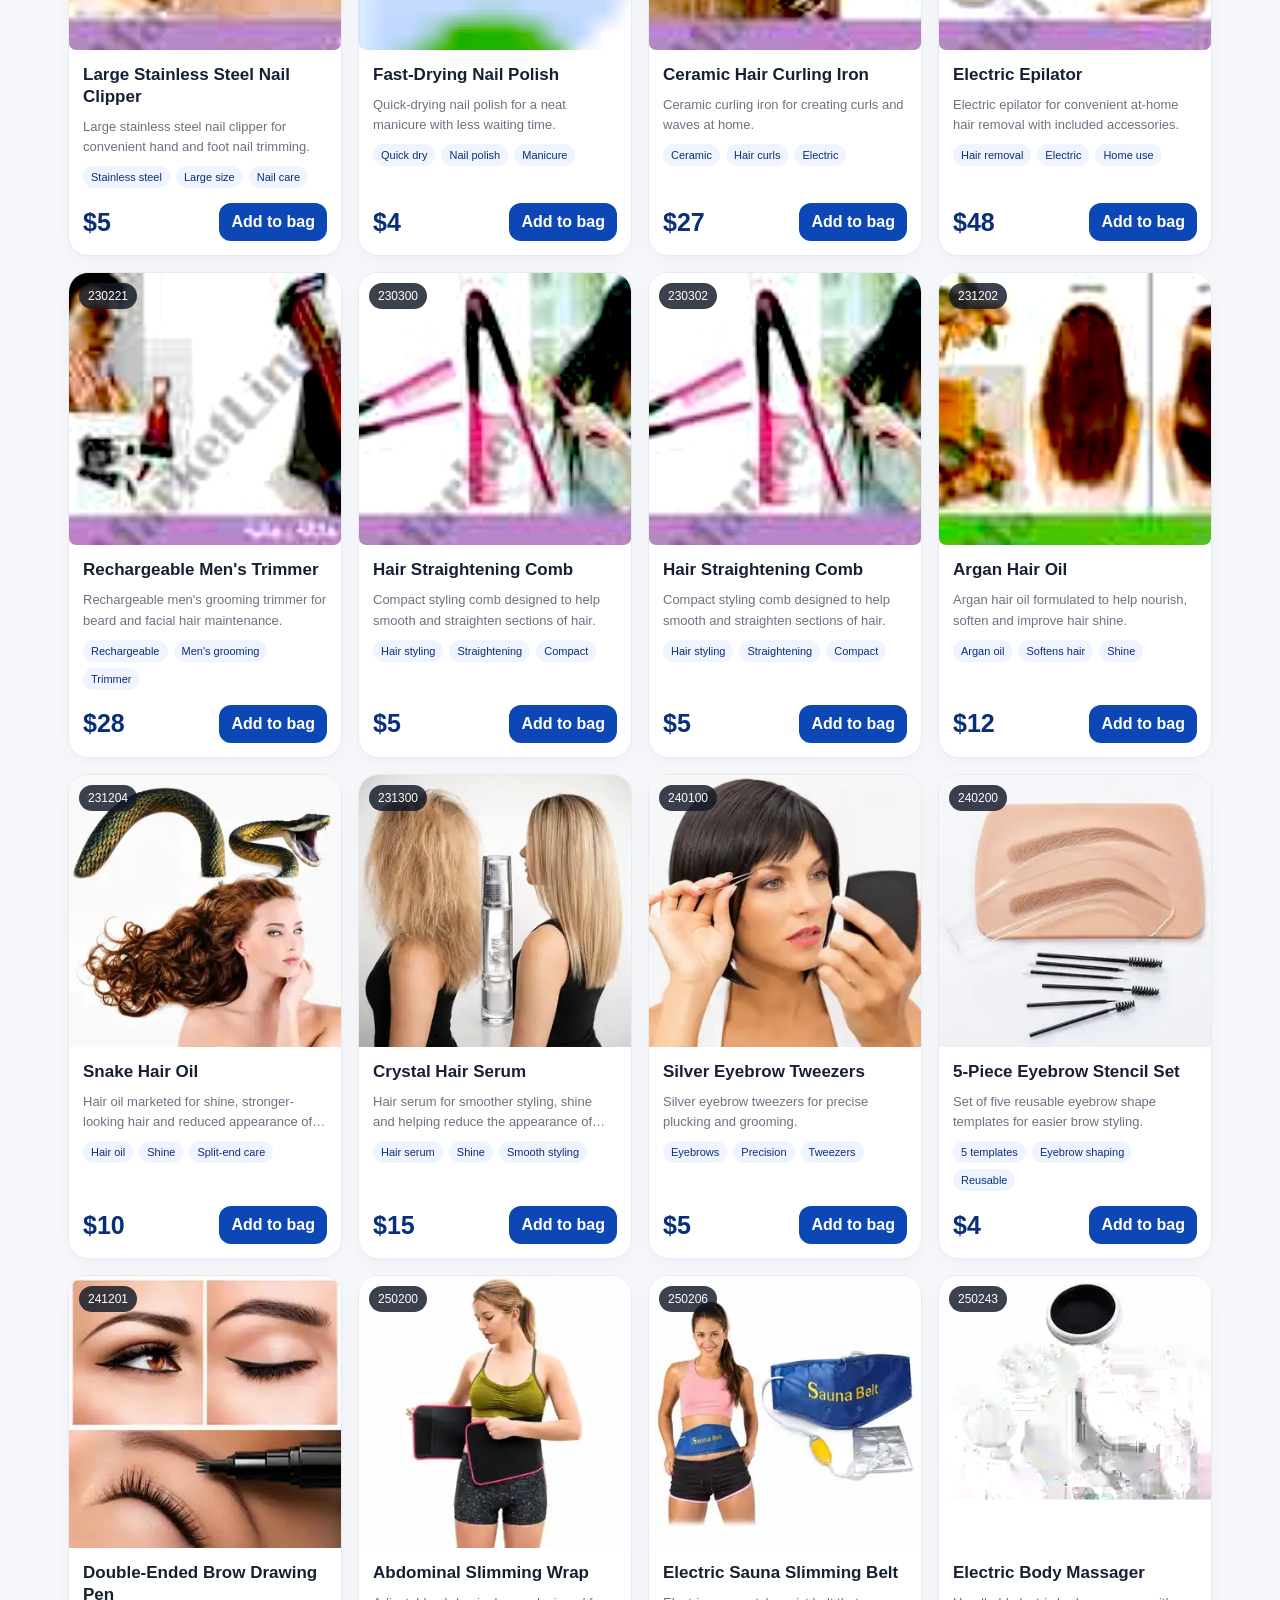
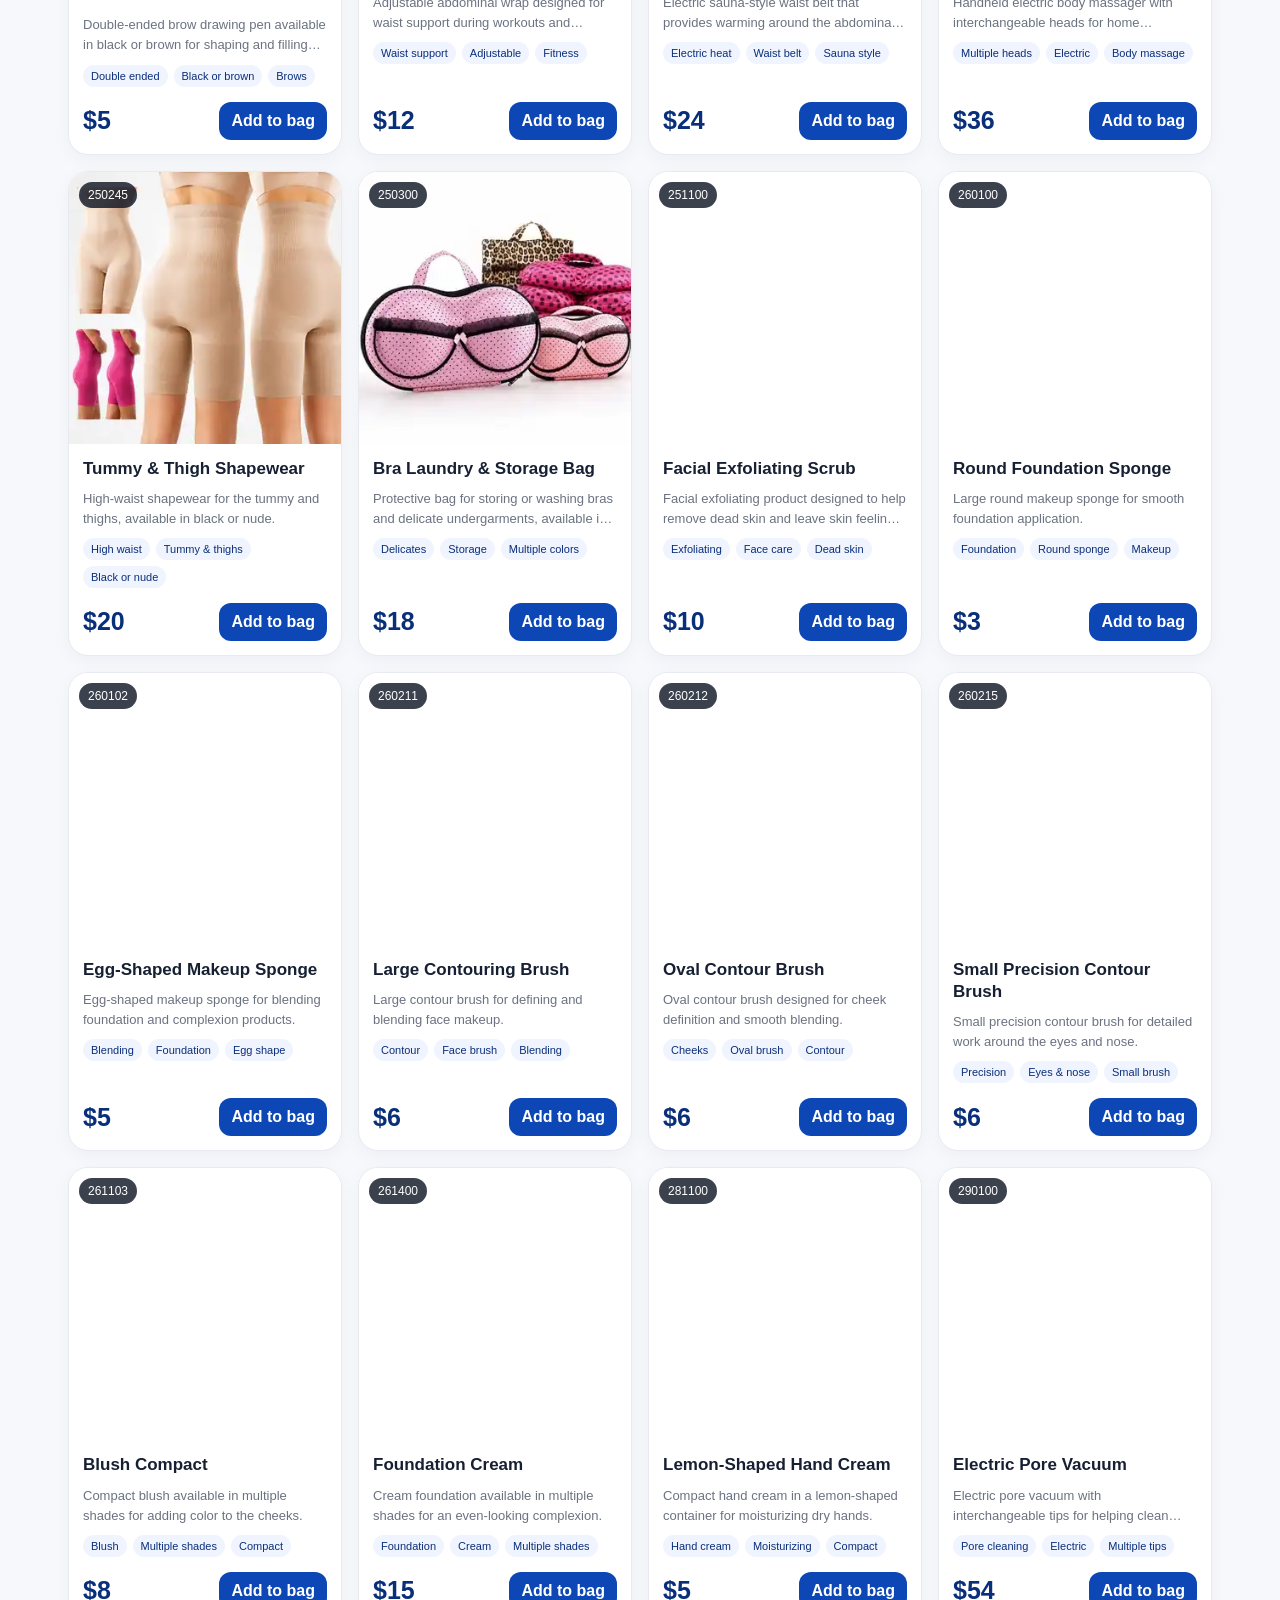
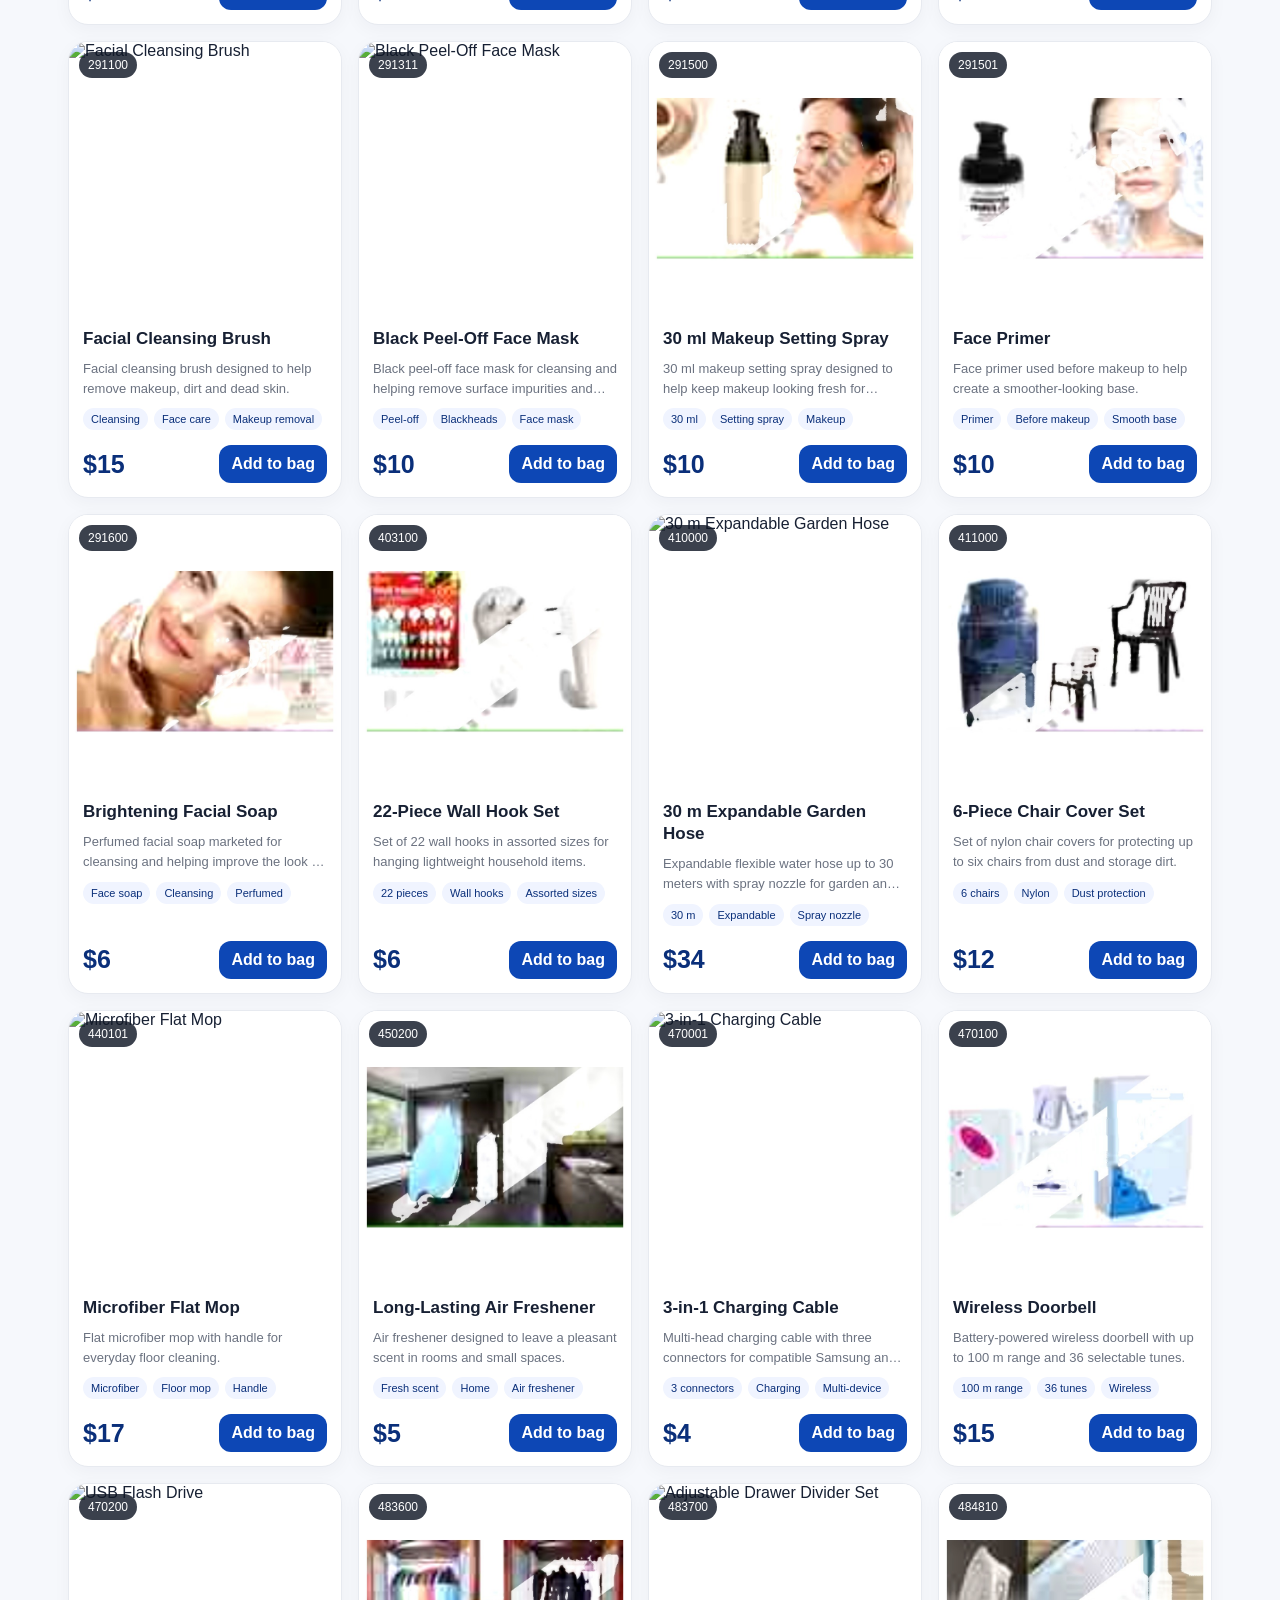
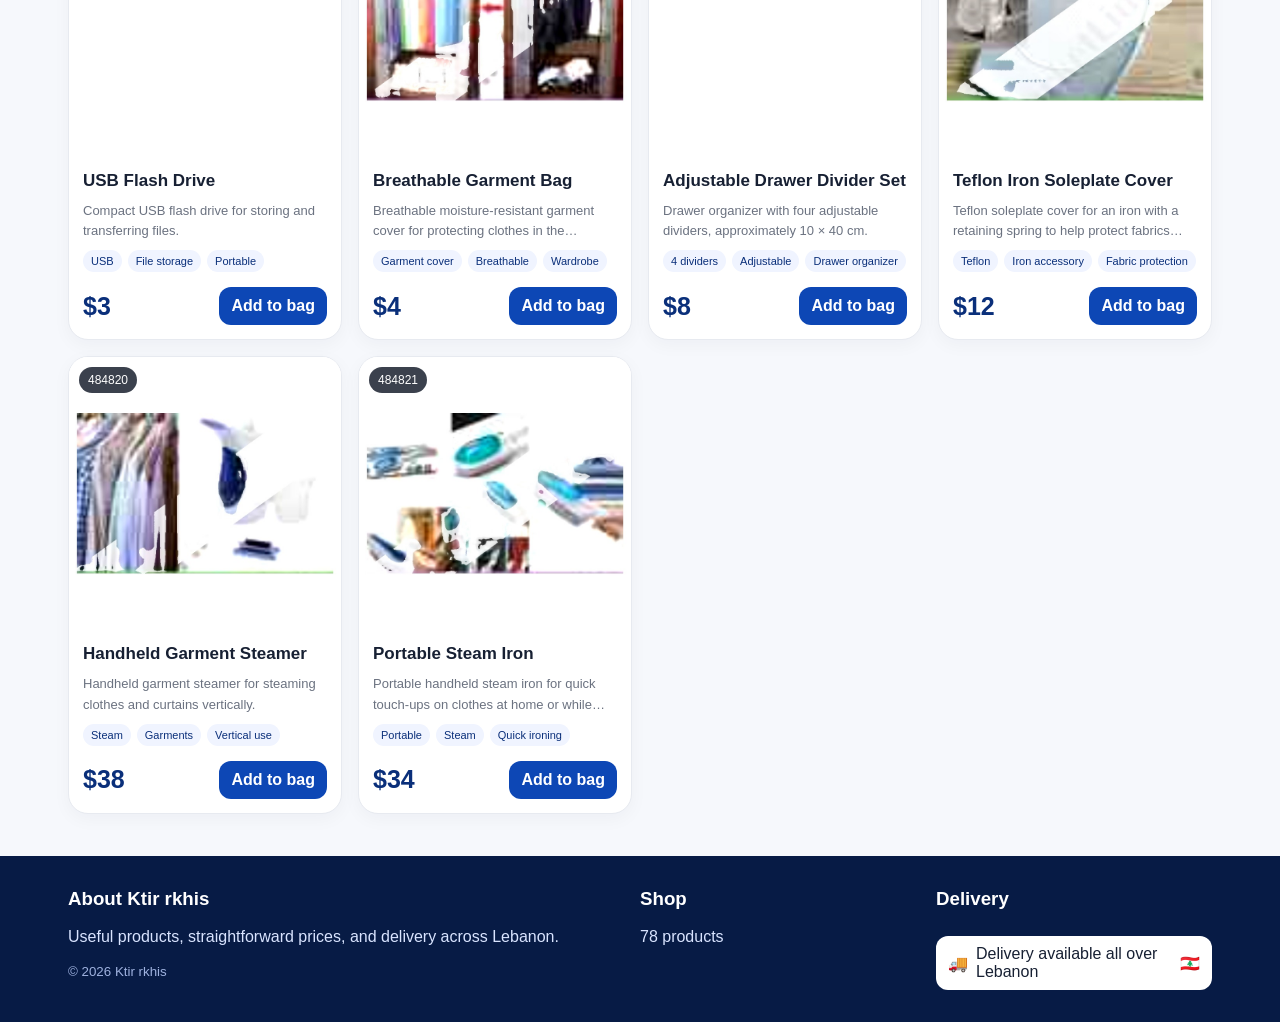
==== commit 0feb20f2: "Add generated enhanced images for products 51-60" ====
--- a/ktir-rkhis-store/index.html
+++ b/ktir-rkhis-store/index.html
@@ -33,7 +33,8 @@
   <div class="toast" id="toast"></div>
   <script src="config.js"></script>
   <script src="products.js"></script>
-  <script src="app.js?v=20260826"></script>
-  <script src="enhance-rest-live.js?v=20260826"></script>
+  <script src="next10-generated.js?v=20260826b"></script>
+  <script src="app.js?v=20260826b"></script>
+  <script src="enhance-rest-live.js?v=20260826b"></script>
 </body>
 </html>
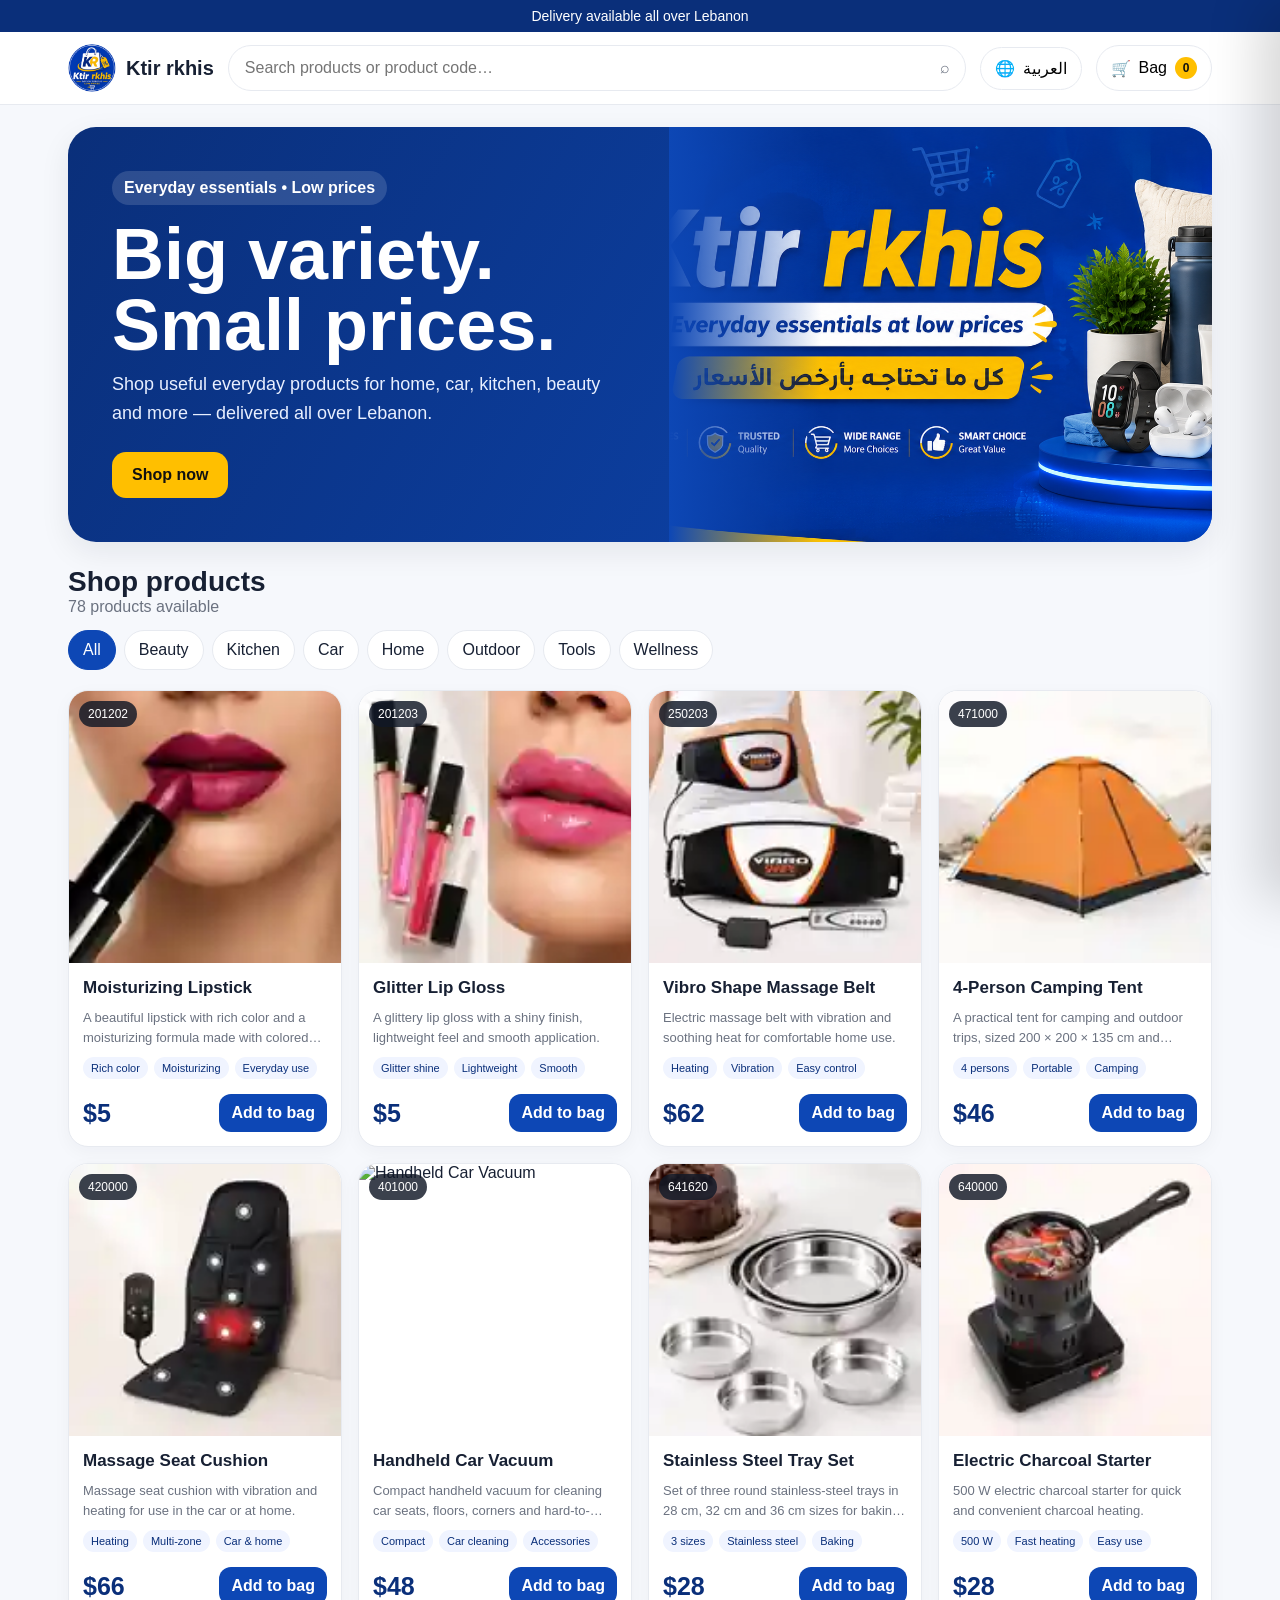
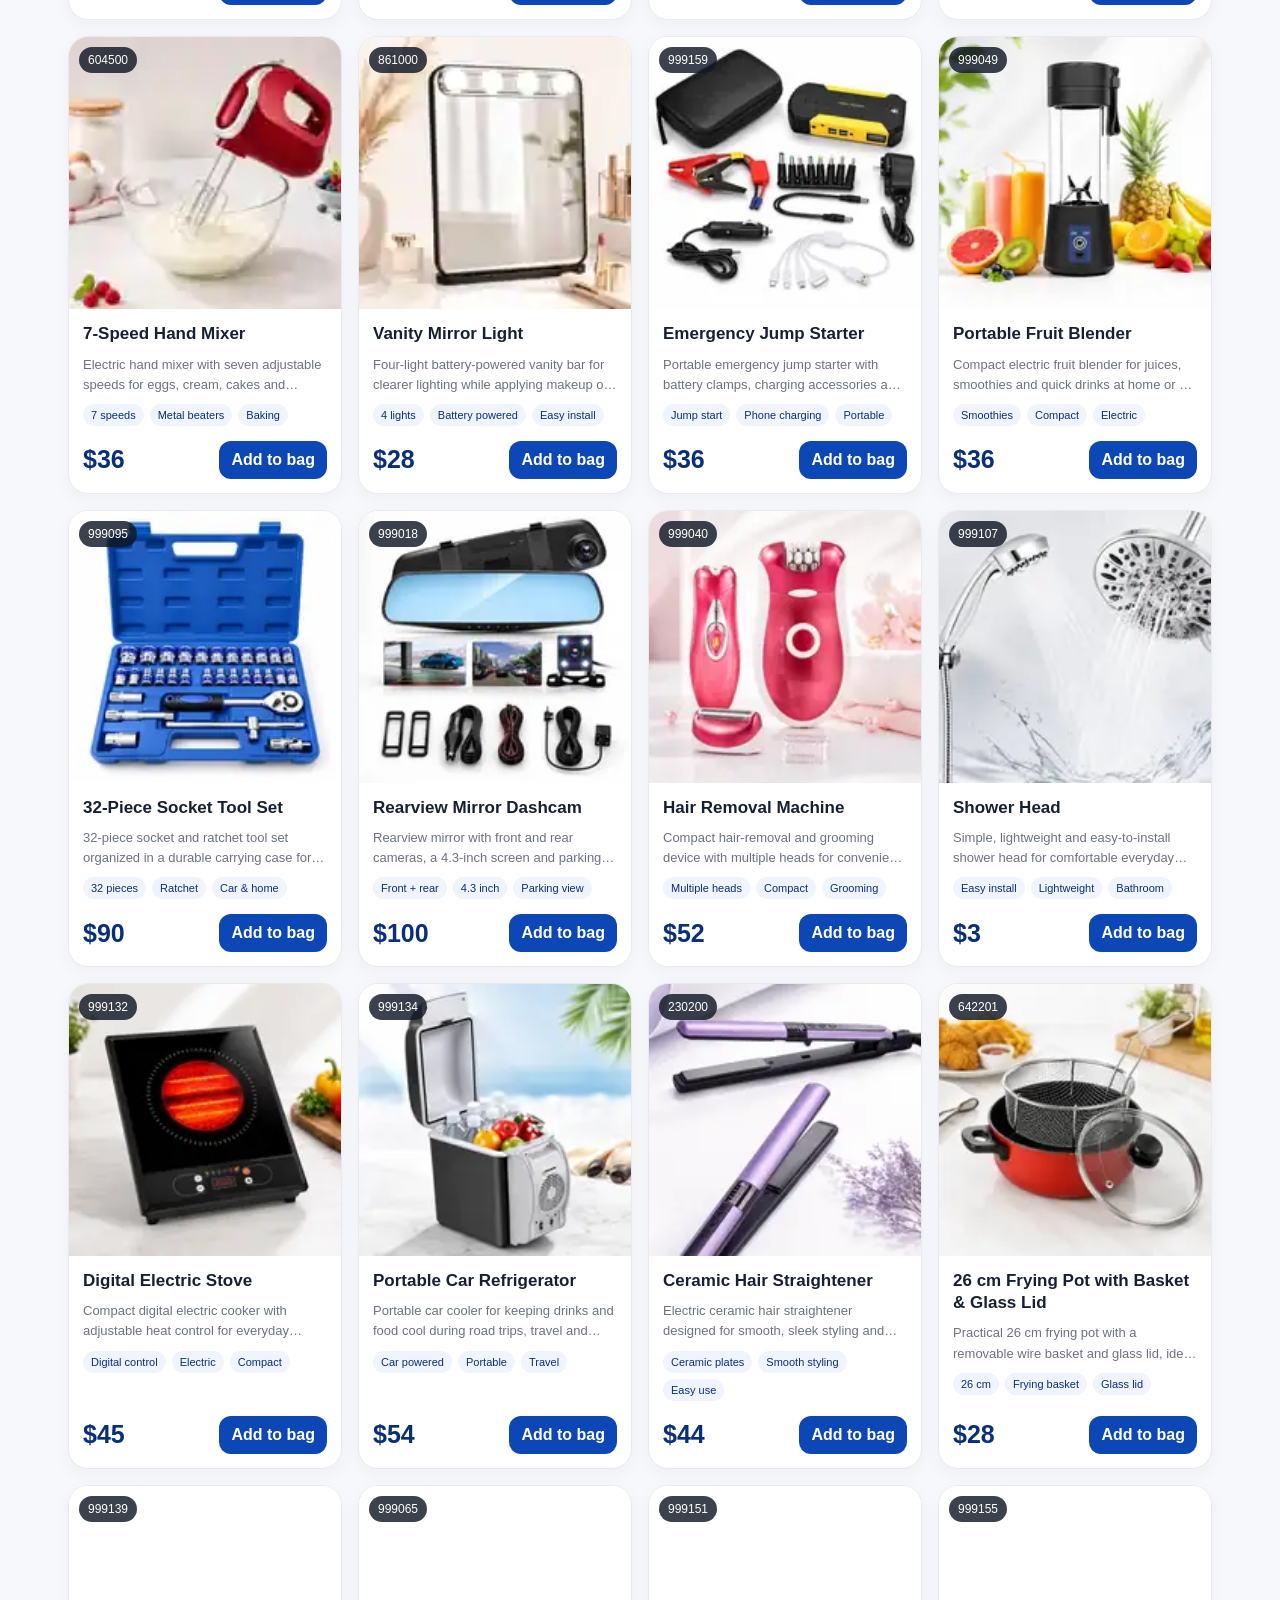
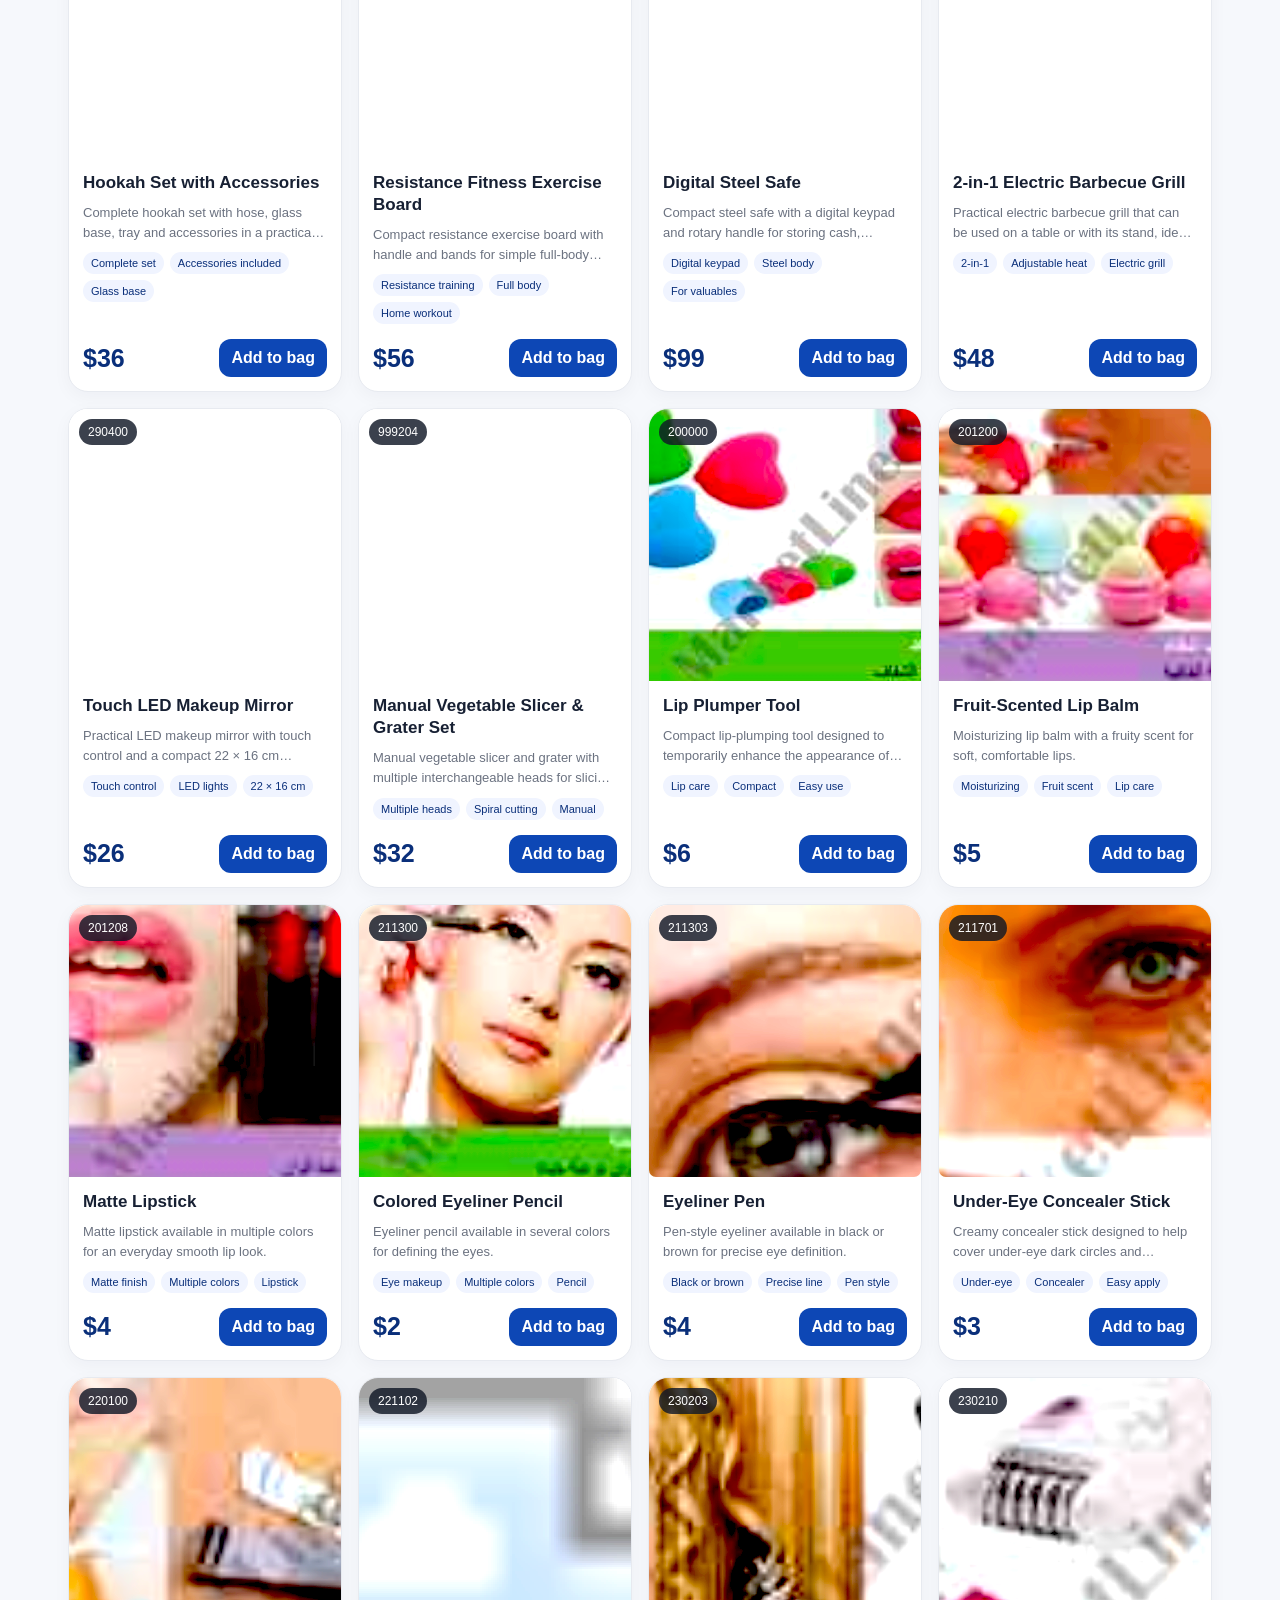
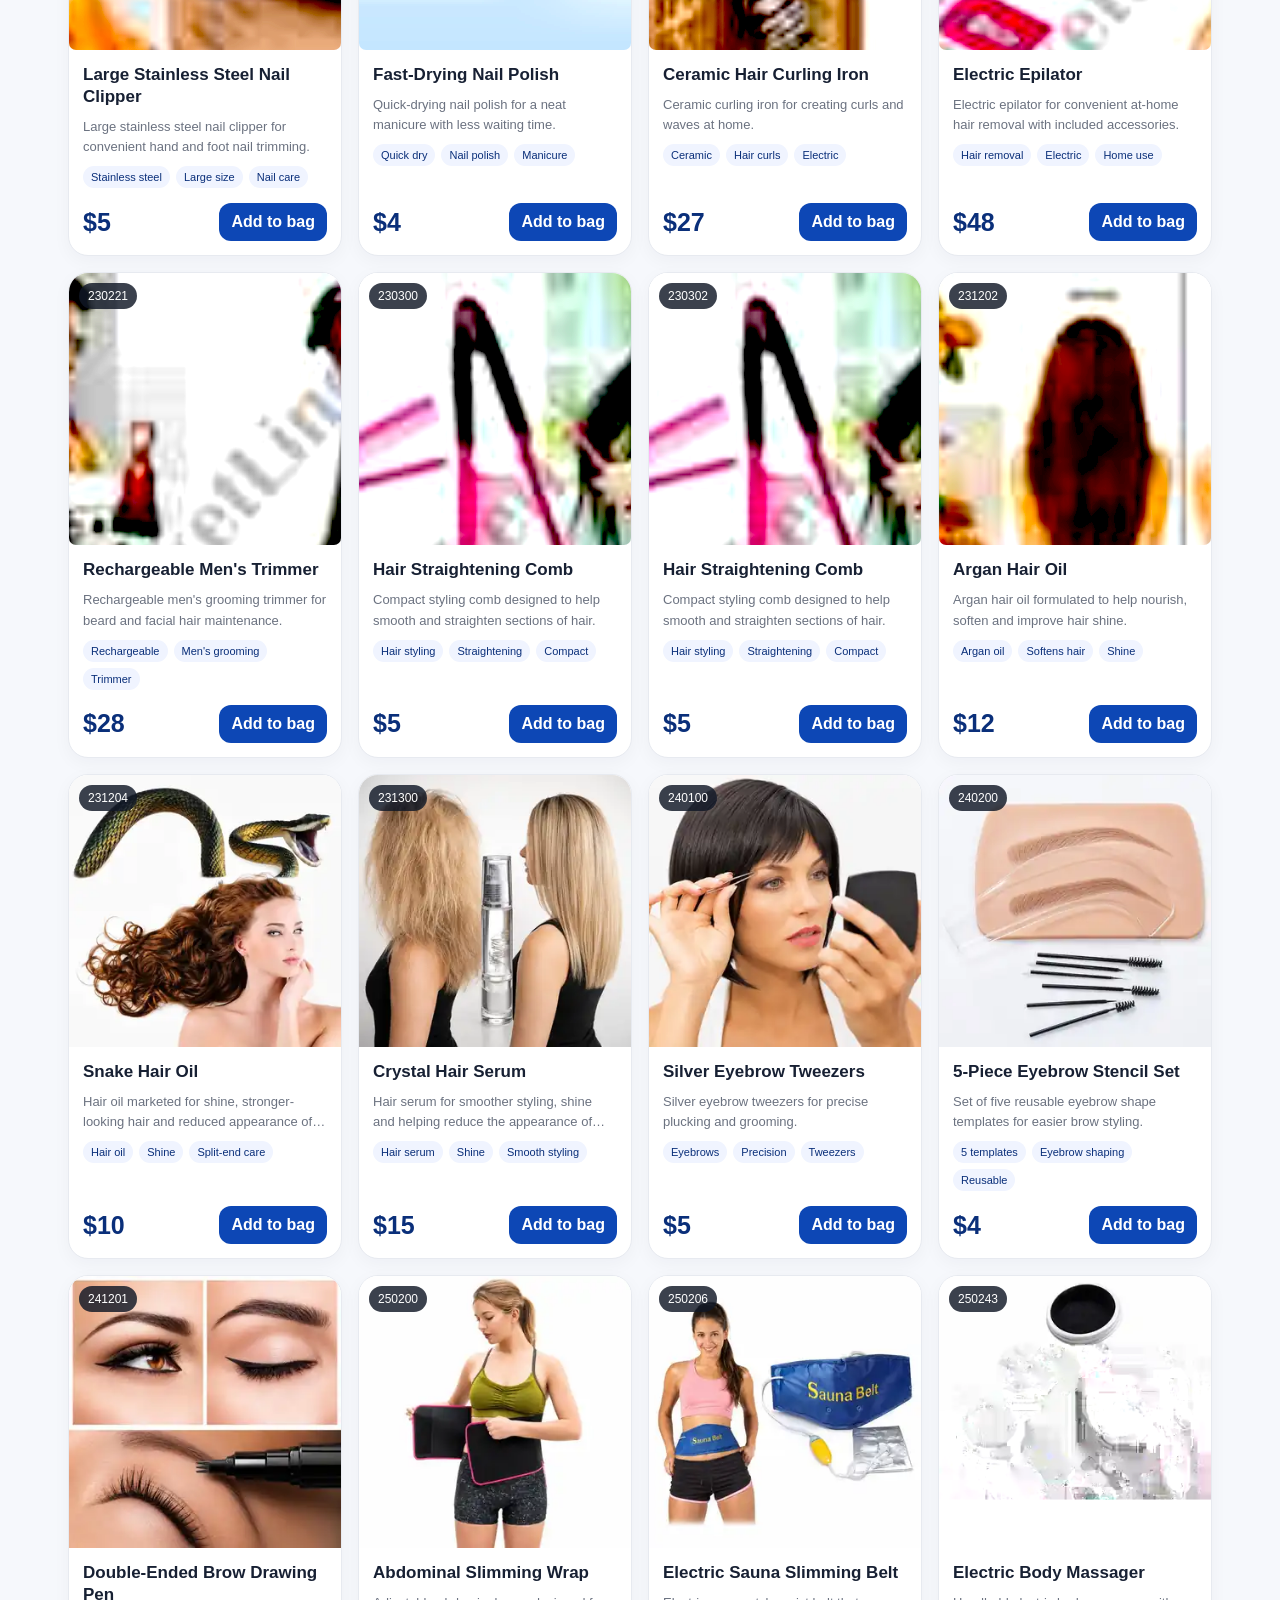
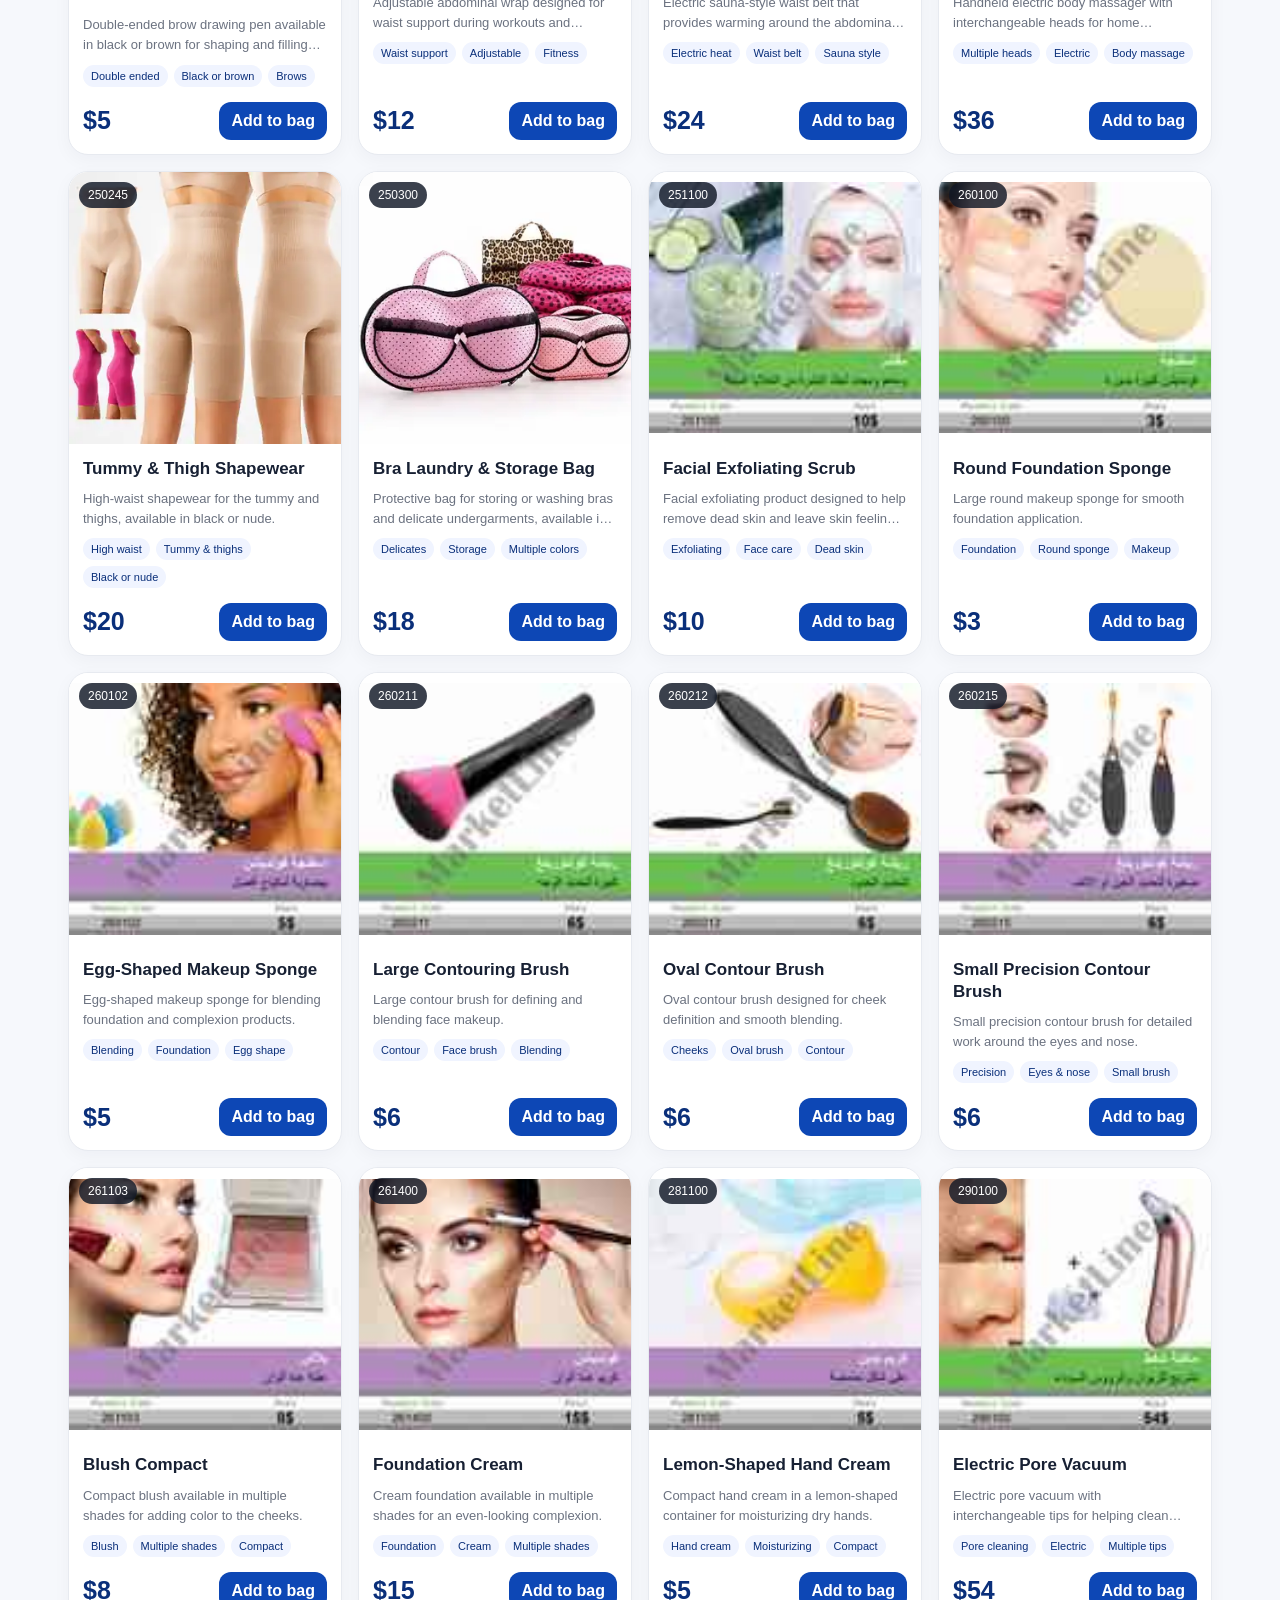
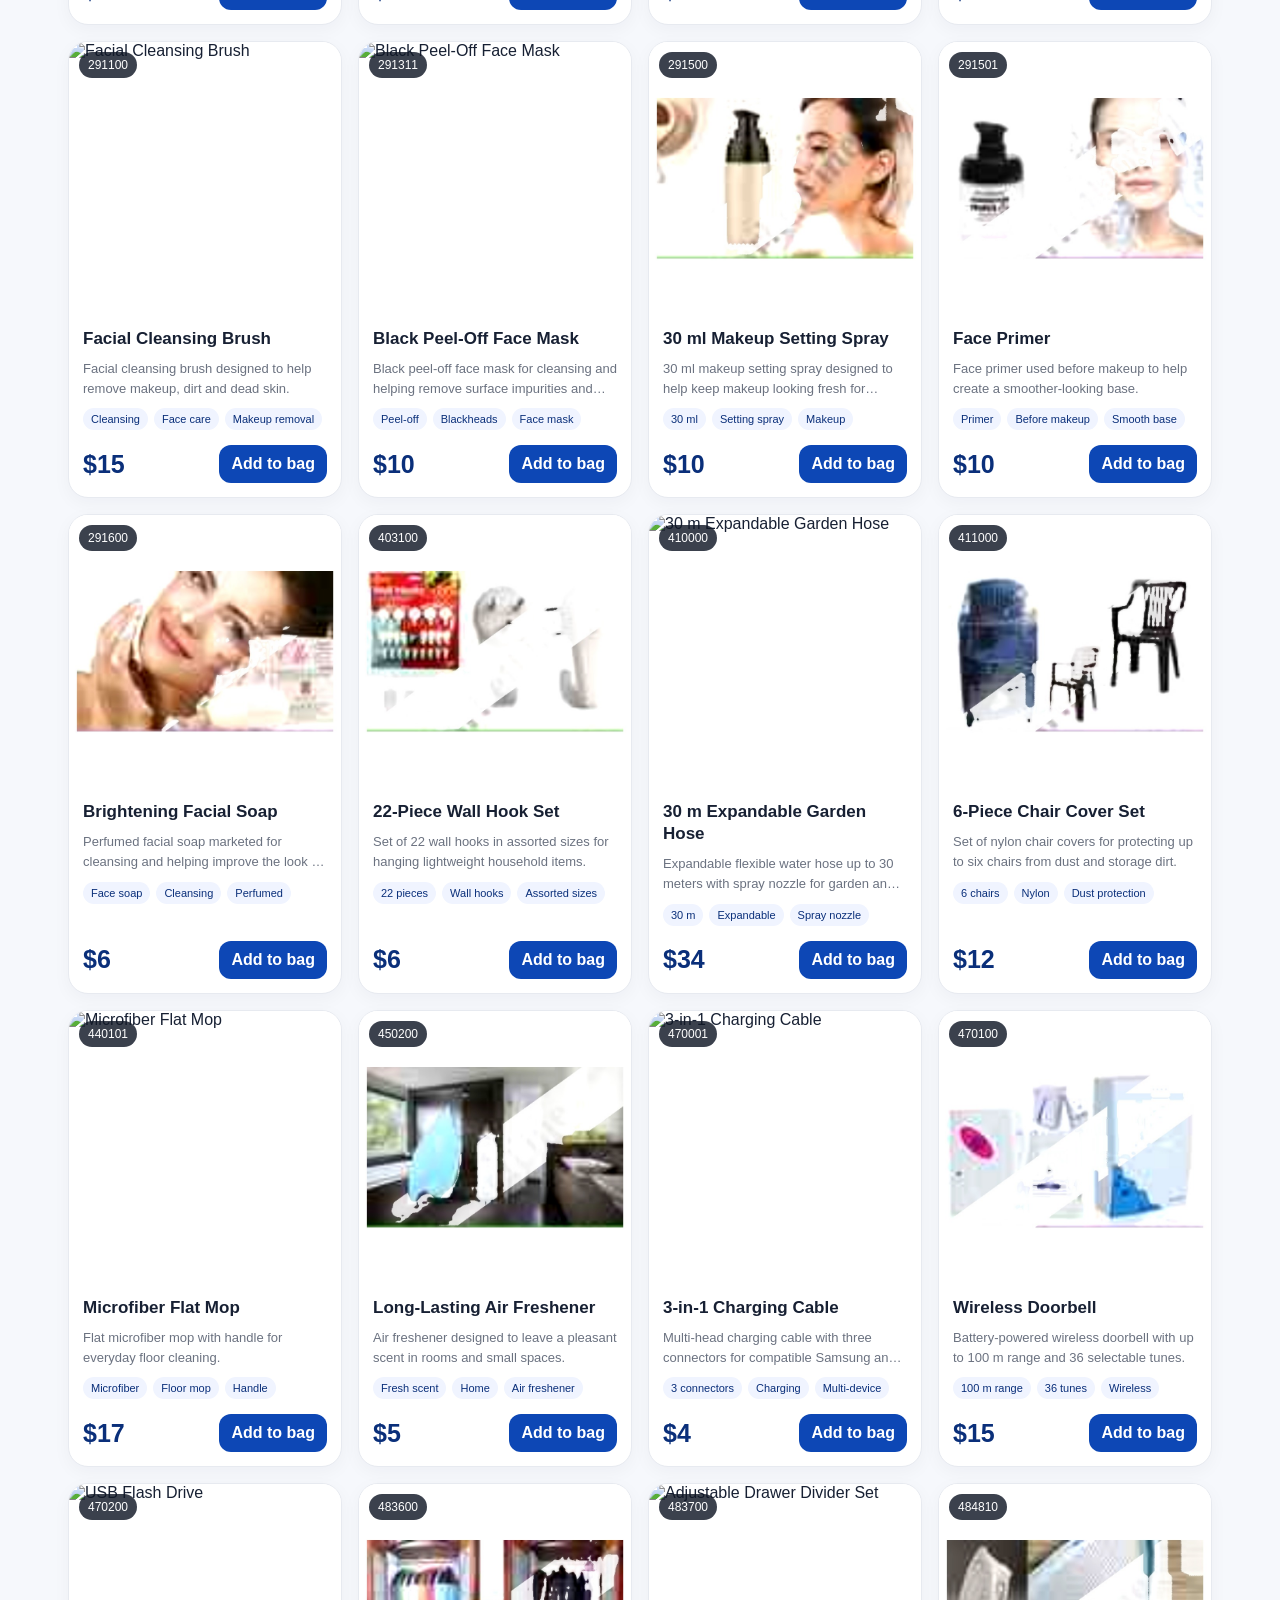
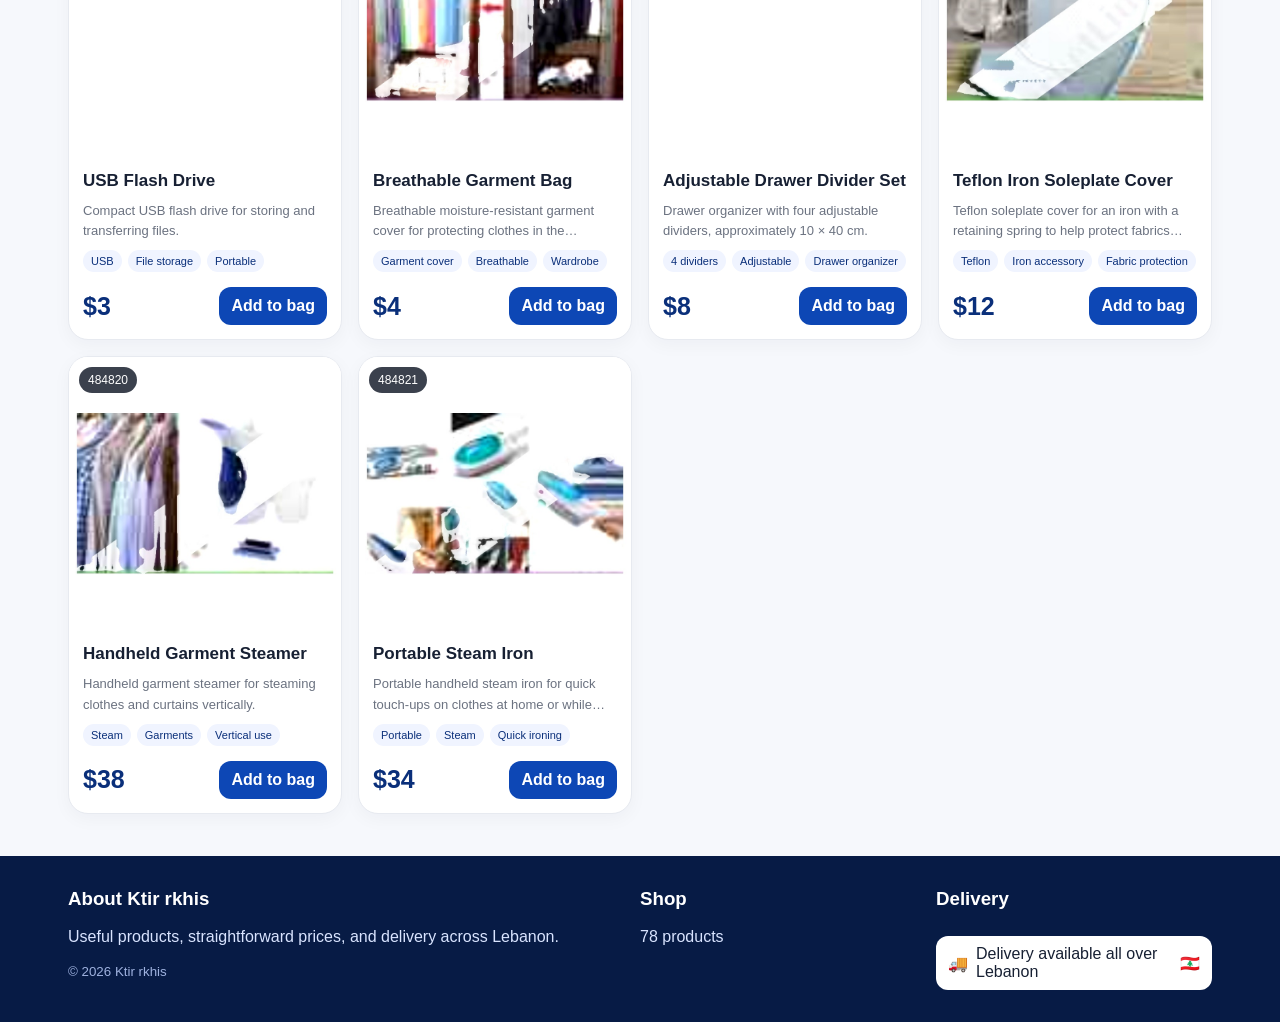
==== commit e6d8220e: "Fix storefront image override chain" ====
--- a/ktir-rkhis-store/index.html
+++ b/ktir-rkhis-store/index.html
@@ -33,8 +33,11 @@
   <div class="toast" id="toast"></div>
   <script src="config.js"></script>
   <script src="products.js"></script>
-  <script src="next10-generated.js?v=20260826b"></script>
-  <script src="app.js?v=20260826b"></script>
-  <script src="enhance-rest-live.js?v=20260826b"></script>
+  <script src="exact-enhanced-3.js?v=20260826-fix1"></script>
+  <script src="fix-images-batch4.js?v=20260826-fix1"></script>
+  <script src="generated-images-batch5.js?v=20260826-fix1"></script>
+  <script src="app.js?v=20260826-fix1"></script>
+  <script src="force-images-batch5.js?v=20260826-fix1"></script>
+  <script src="enhance-rest-live.js?v=20260826-fix1"></script>
 </body>
 </html>
